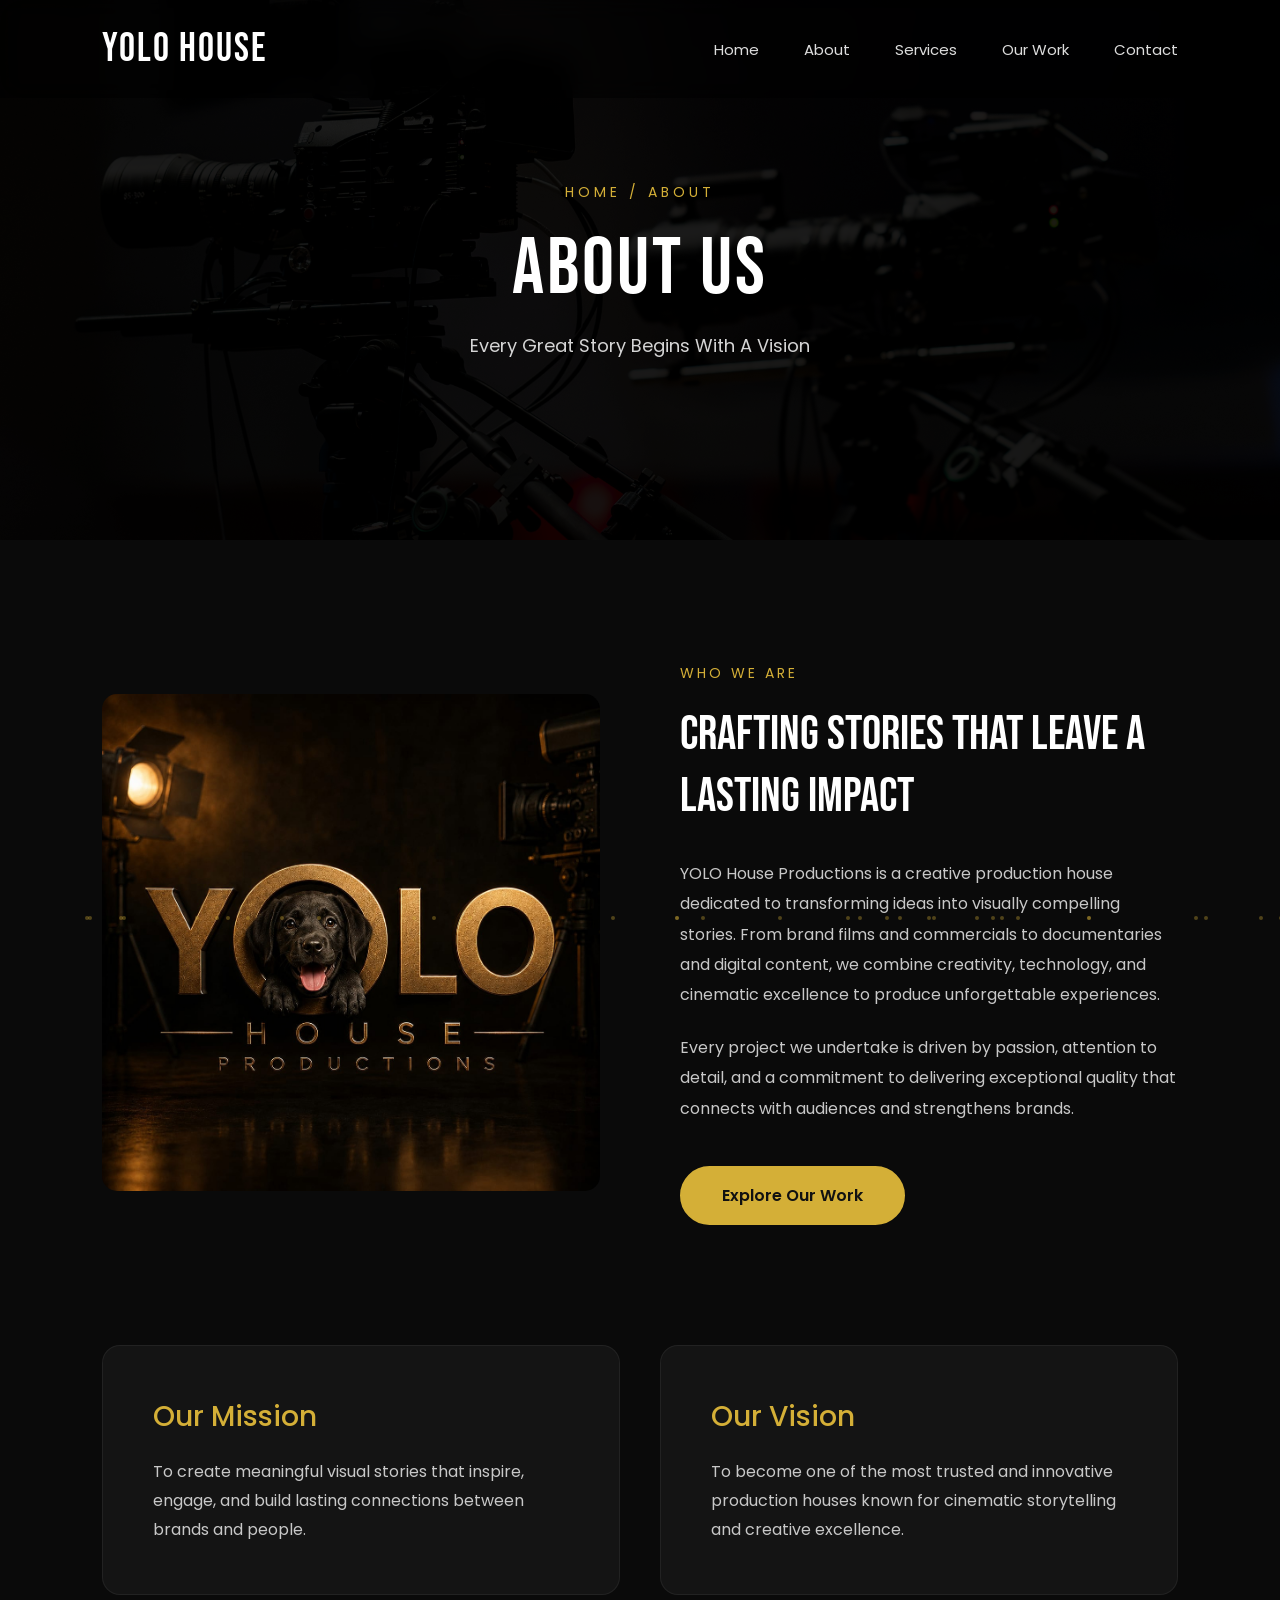
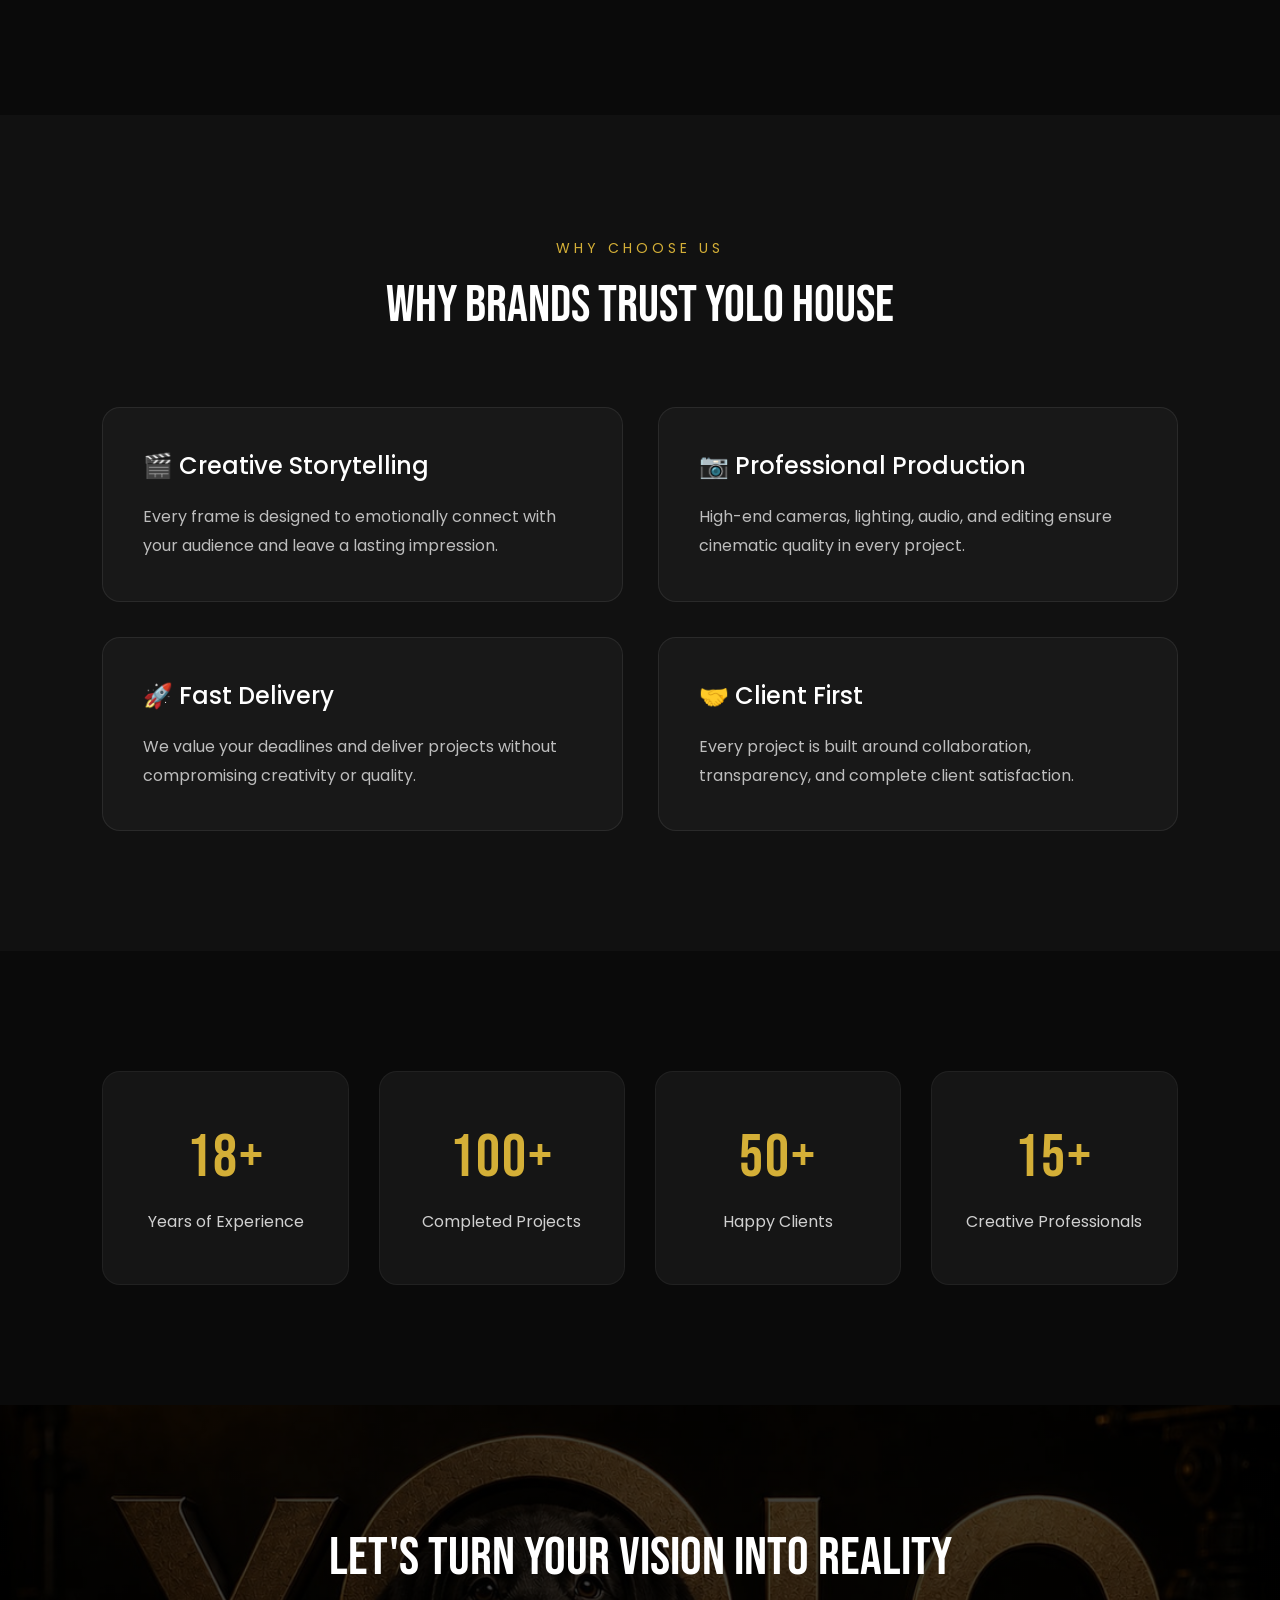
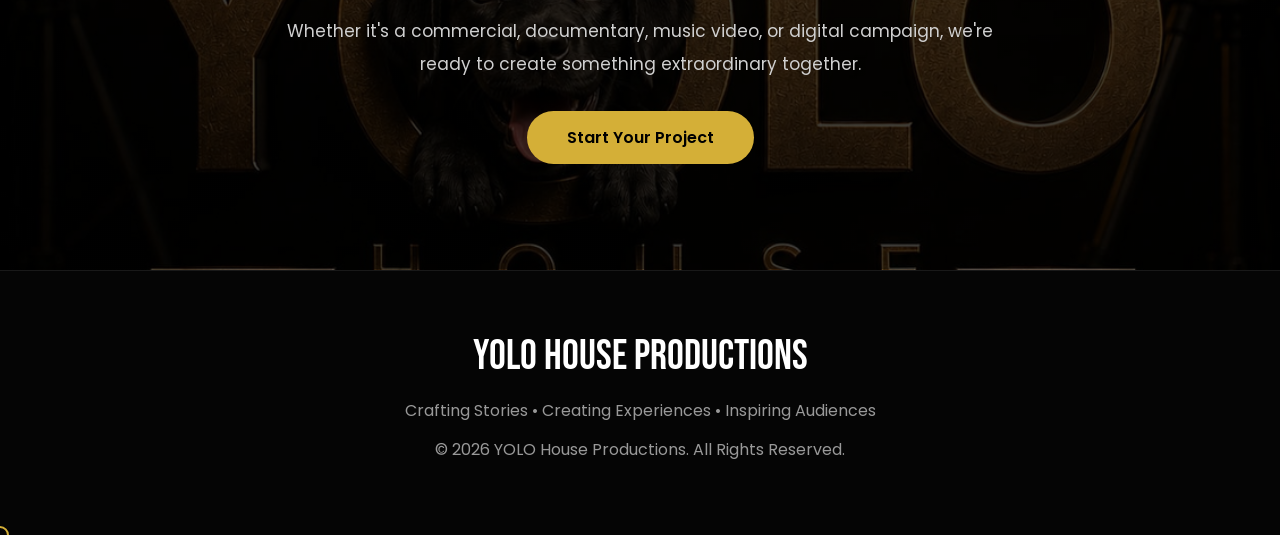
==== about.html @ 441a5945 "Initial-commit" ====
<!DOCTYPE html>
<html lang="en">

<head>

    <meta charset="UTF-8">
    <meta name="viewport" content="width=device-width, initial-scale=1.0">

    <title>About | YOLO House Productions</title>

    <link rel="preconnect" href="https://fonts.googleapis.com">

    <link rel="preconnect" href="https://fonts.gstatic.com" crossorigin>

    <link href="https://fonts.googleapis.com/css2?family=Poppins:wght@300;400;500;600;700&family=Bebas+Neue&display=swap" rel="stylesheet">

    <link rel="stylesheet" href="style.css">

</head>

<body>

<!--================ PRELOADER ================-->

<div class="preloader">

    <h2>YOLO HOUSE</h2>

</div>

<!--================ HEADER ================-->

<header>

    <div class="logo">

        <h2>YOLO HOUSE</h2>

    </div>

    <nav>

        <ul>

            <li><a href="index.html">Home</a></li>

            <li><a href="about.html" class="active">About</a></li>

            <li><a href="services.html">Services</a></li>

            <li><a href="portfolio.html">Our Work</a></li>

            <li><a href="contact.html">Contact</a></li>

        </ul>

    </nav>

</header>

<!--================ PAGE BANNER ================-->

<section class="page-banner about-banner">

    <div class="overlay"></div>

    <div class="banner-content">

        <p>HOME / ABOUT</p>

        <h1>ABOUT US</h1>

        <span>
            Every Great Story Begins With A Vision
        </span>

    </div>

</section>

<!--================ OUR STORY ================-->

<section class="about-story">

    <div class="story-image">

        <img src="images/about.jpg" alt="About YOLO House">

    </div>

    <div class="story-content">

        <span class="section-tag">

            WHO WE ARE

        </span>

        <h2>

            Crafting Stories That Leave A Lasting Impact

        </h2>

        <p>

            YOLO House Productions is a creative production house dedicated to transforming ideas into visually compelling stories. From brand films and commercials to documentaries and digital content, we combine creativity, technology, and cinematic excellence to produce unforgettable experiences.

        </p>

        <p>

            Every project we undertake is driven by passion, attention to detail, and a commitment to delivering exceptional quality that connects with audiences and strengthens brands.

        </p>

        <a href="portfolio.html" class="btn">

            Explore Our Work

        </a>

    </div>

</section>

<!--================ MISSION & VISION ================-->

<section class="mission-vision">

    <div class="mission-card">

        <h3>Our Mission</h3>

        <p>

            To create meaningful visual stories that inspire, engage, and build lasting connections between brands and people.

        </p>

    </div>

    <div class="vision-card">

        <h3>Our Vision</h3>

        <p>

            To become one of the most trusted and innovative production houses known for cinematic storytelling and creative excellence.

        </p>

    </div>

</section>

<!--================ PART 1 END ================-->

<!--================ WHY CHOOSE US ================-->

<section class="why-us">

    <div class="section-heading">

        <span class="section-tag">

            WHY CHOOSE US

        </span>

        <h2>

            Why Brands Trust YOLO House

        </h2>

    </div>

    <div class="why-grid">

        <div class="why-card">

            <h3>🎬 Creative Storytelling</h3>

            <p>

                Every frame is designed to emotionally connect with your audience and leave a lasting impression.

            </p>

        </div>

        <div class="why-card">

            <h3>📷 Professional Production</h3>

            <p>

                High-end cameras, lighting, audio, and editing ensure cinematic quality in every project.

            </p>

        </div>

        <div class="why-card">

            <h3>🚀 Fast Delivery</h3>

            <p>

                We value your deadlines and deliver projects without compromising creativity or quality.

            </p>

        </div>

        <div class="why-card">

            <h3>🤝 Client First</h3>

            <p>

                Every project is built around collaboration, transparency, and complete client satisfaction.

            </p>

        </div>

    </div>

</section>

<!--================ COMPANY STATS ================-->

<section class="company-stats">

    <div class="stat-box">

        <h3>18+</h3>

        <p>Years of Experience</p>

    </div>

    <div class="stat-box">

        <h3>100+</h3>

        <p>Completed Projects</p>

    </div>

    <div class="stat-box">

        <h3>50+</h3>

        <p>Happy Clients</p>

    </div>

    <div class="stat-box">

        <h3>15+</h3>

        <p>Creative Professionals</p>

    </div>

</section>

<!--================ CALL TO ACTION ================-->

<section class="cta about-cta">

    <h2>

        Let's Turn Your Vision Into Reality

    </h2>

    <p>

        Whether it's a commercial, documentary, music video, or digital campaign,
        we're ready to create something extraordinary together.

    </p>

    <a href="contact.html" class="primary-btn">

        Start Your Project

    </a>

</section>

<!--================ FOOTER ================-->

<footer>

    <h2>

        YOLO HOUSE PRODUCTIONS

    </h2>

    <p>

        Crafting Stories • Creating Experiences • Inspiring Audiences

    </p>

    <p>

        © 2026 YOLO House Productions. All Rights Reserved.

    </p>

</footer>

<script src="main.js"></script>

</body>

</html>
---- style.css ----
@import url('https://fonts.googleapis.com/css2?family=Bebas+Neue&family=Poppins:wght@300;400;500;600;700&display=swap');


:root{

    --black:#0b0b0b;
    --black2:#151515;
    --white:#ffffff;
    --gold:#d4af37;
    --gray:#9d9d9d;

    --transition:.4s ease;
    --radius:12px;

}


*{
    margin:0;
    padding:0;
    box-sizing:border-box;
}

html{
    scroll-behavior:smooth;
}

body{

    font-family:'Poppins',sans-serif;
    background:var(--black);
    color:var(--white);
    overflow-x:hidden;

}

img{
    width:100%;
    display:block;
}

a{
    text-decoration:none;
    color:inherit;
}

ul{
    list-style:none;
}

section{
    padding:100px 8%;
}

h1,h2,h3,h4,h5{
    font-weight:500;
}

/*==========================================
    HEADER
==========================================*/

header{

    position:fixed;
    top:0;
    left:0;

    width:100%;

    padding:25px 8%;

    display:flex;
    justify-content:space-between;
    align-items:center;

    background:rgba(0,0,0,.45);

    backdrop-filter:blur(12px);

    z-index:1000;

}

.logo h2{

    font-family:'Bebas Neue',sans-serif;

    font-size:40px;

    letter-spacing:2px;

}

nav ul{

    display:flex;

    gap:45px;

}

nav ul li a{

    font-size:15px;

    color:#ddd;

    transition:.3s;

}

nav ul li a:hover{

    color:var(--gold);

}

.btn{

    padding:12px 28px;

    border:2px solid var(--gold);

    border-radius:40px;

    color:var(--gold);

    transition:.4s;

}

.btn:hover{

    background:var(--gold);

    color:#000;

}

/*==========================================
    HERO
==========================================*/

.hero{

position:relative;

height:100vh;

display:flex;

justify-content:center;

align-items:center;

text-align:center;

background:

linear-gradient(rgba(0,0,0,.65),rgba(0,0,0,.75)),

url("images/hero.jpg");

background-size:cover;

background-position:center;

background-attachment:fixed;

overflow:hidden;

}

.overlay{

    position:absolute;

    inset:0;

    background:rgba(0,0,0,.65);

}

.hero-content{

    position:relative;

    z-index:2;

    max-width:900px;

}

.hero-content p{

    color:var(--gold);

    letter-spacing:5px;

    margin-bottom:20px;

    font-size:14px;

}

.hero-content h1{

    font-family:'Bebas Neue';

    font-size:90px;

    line-height:95px;

    letter-spacing:3px;

    margin-bottom:25px;

}

.hero-content span{

    color:#ccc;

    font-size:18px;

}

.buttons{

    margin-top:45px;

    display:flex;

    justify-content:center;

    gap:20px;

}

.primary-btn{

    padding:15px 40px;

    background:var(--gold);

    color:#000;

    border-radius:40px;

    transition:.4s;

    font-weight:600;

}

.primary-btn:hover{

    transform:translateY(-5px);

}

.secondary-btn{

    padding:15px 40px;

    border:2px solid white;

    border-radius:40px;

    transition:.4s;

}

.secondary-btn:hover{

    background:white;

    color:black;

}

/*==========================================
    ABOUT
==========================================*/

.about{

    display:grid;

    grid-template-columns:1fr 1fr;

    gap:70px;

    align-items:center;

}

.about .left img{

    border-radius:15px;

}

.right h5{

    color:var(--gold);

    letter-spacing:4px;

    margin-bottom:15px;

}

.right h2{

    font-family:'Bebas Neue';

    font-size:55px;

    line-height:60px;

    margin-bottom:25px;

}

.right p{

    color:#bdbdbd;

    line-height:1.8;

    margin-bottom:40px;

}

.stats{

    display:flex;

    gap:50px;

}

.stats div{

    text-align:center;

}

.stats h3{

    font-size:48px;

    color:var(--gold);

    margin-bottom:10px;

}

.stats p{

    margin:0;

    color:#ccc;

}

/*==========================================
    COMMON TITLES
==========================================*/

section h5{

    color:var(--gold);

    letter-spacing:4px;

    margin-bottom:12px;

}

section h2{

    font-family:'Bebas Neue';

    font-size:60px;

    margin-bottom:45px;

}

/*==========================================
    END OF PART 1
    PART 2 STARTS BELOW THIS
==========================================*/

/*==========================================
    SERVICES
==========================================*/

.services{
    background:var(--black2);
    text-align:center;
}

.service-grid{
    display:grid;
    grid-template-columns:repeat(3,1fr);
    gap:30px;
    margin-top:60px;
}

.card{
    background:#1b1b1b;
    padding:45px 30px;
    border-radius:var(--radius);
    border:1px solid rgba(255,255,255,.08);
    transition:var(--transition);
    cursor:pointer;
}

.card h3{
    font-size:55px;
    margin-bottom:20px;
}

.card h4{
    font-size:22px;
    font-weight:500;
}

.card:hover{
    transform:translateY(-10px);
    border-color:var(--gold);
    box-shadow:0 20px 40px rgba(0,0,0,.4);
}

/*==========================================
    PORTFOLIO
==========================================*/

.portfolio{
    background:var(--black);
    text-align:center;
}

.gallery{
    display:grid;
    grid-template-columns:repeat(3,1fr);
    gap:25px;
    margin-top:60px;
}

.item{
    overflow:hidden;
    border-radius:15px;
    position:relative;
}

.item img{
    height:320px;
    object-fit:cover;
    transition:.6s;
}

.item::before{
    content:'';
    position:absolute;
    inset:0;
    background:rgba(0,0,0,.35);
    opacity:0;
    transition:.4s;
    z-index:1;
}

.item:hover::before{
    opacity:1;
}

.item:hover img{
    transform:scale(1.12);
}

/*==========================================
    CTA
==========================================*/

.cta{
    text-align:center;
    background:linear-gradient(135deg,#111,#1d1d1d);
}

.cta h2{
    margin-bottom:35px;
    font-size:65px;
}

/*==========================================
    FOOTER
==========================================*/

footer{
    padding:60px 8%;
    text-align:center;
    background:#050505;
    border-top:1px solid rgba(255,255,255,.08);
}

footer h2{
    font-family:'Bebas Neue',sans-serif;
    font-size:42px;
    margin-bottom:15px;
}

footer p{
    color:#999;
    line-height:1.8;
    margin-bottom:10px;
}

/*==========================================
    SCROLLBAR
==========================================*/

::-webkit-scrollbar{
    width:8px;
}

::-webkit-scrollbar-track{
    background:#111;
}

::-webkit-scrollbar-thumb{
    background:var(--gold);
    border-radius:20px;
}

/*==========================================
    SELECTION
==========================================*/

::selection{
    background:var(--gold);
    color:#000;
}

/*==========================================
    SIMPLE FADE ANIMATION
==========================================*/

.card,
.item,
.about img,
.right,
.cta{
    animation:fadeUp .8s ease;
}

@keyframes fadeUp{

    from{
        opacity:0;
        transform:translateY(40px);
    }

    to{
        opacity:1;
        transform:translateY(0);
    }

}

/*==========================================
    RESPONSIVE
==========================================*/

@media(max-width:1100px){

.hero-content h1{
    font-size:70px;
    line-height:75px;
}

.about{
    grid-template-columns:1fr;
}

.service-grid{
    grid-template-columns:repeat(2,1fr);
}

.gallery{
    grid-template-columns:repeat(2,1fr);
}

}

@media(max-width:768px){

header{
    flex-direction:column;
    gap:20px;
}

nav ul{
    gap:20px;
    flex-wrap:wrap;
    justify-content:center;
}

.hero-content h1{
    font-size:50px;
    line-height:55px;
}

.hero-content span{
    font-size:15px;
}

.buttons{
    flex-direction:column;
    align-items:center;
}

.service-grid{
    grid-template-columns:1fr;
}

.gallery{
    grid-template-columns:1fr;
}

.stats{
    flex-direction:column;
    gap:25px;
}

section h2{
    font-size:45px;
}

.right h2{
    font-size:45px;
    line-height:50px;
}

.cta h2{
    font-size:42px;
}

}

@media(max-width:500px){

header{
    padding:20px;
}

section{
    padding:70px 20px;
}

.logo h2{
    font-size:32px;
}

.hero-content h1{
    font-size:40px;
    line-height:45px;
}

.hero-content p{
    font-size:12px;
    letter-spacing:3px;
}

.primary-btn,
.secondary-btn,
.btn{
    width:100%;
    text-align:center;
}

.item img{
    height:250px;
}

footer h2{
    font-size:34px;
}

}

/* ===== JAVASCRIPT SUPPORT ===== */

nav ul li a.active{
    color:var(--gold);
}

#progress-bar{
    position:fixed;
    top:0;
    left:0;
    width:0%;
    height:4px;
    background:var(--gold);
    z-index:9999;
    transition:.15s linear;
}

#topBtn{
    position:fixed;
    right:25px;
    bottom:25px;
    width:50px;
    height:50px;
    border:none;
    border-radius:50%;
    background:var(--gold);
    color:#000;
    font-size:22px;
    cursor:pointer;
    opacity:0;
    visibility:hidden;
    transition:.35s;
    z-index:999;
}

#topBtn.show{
    opacity:1;
    visibility:visible;
}

.visible{
    opacity:1 !important;
    transform:translateY(0) !important;
}

/*==========================
CUSTOM CURSOR
==========================*/

.custom-cursor{

position:fixed;

width:18px;
height:18px;

border:2px solid var(--gold);

border-radius:50%;

pointer-events:none;

transform:translate(-50%,-50%);

transition:.15s;

z-index:999999;

}

.cursor-grow{

width:45px;
height:45px;

background:rgba(212,175,55,.15);

}

/*==========================
PRELOADER
==========================*/

.preloader{

position:fixed;

inset:0;

background:#000;

display:flex;

justify-content:center;

align-items:center;

z-index:999999;

transition:.7s;

}

.preloader.hide{

opacity:0;

visibility:hidden;

}

/*==========================
SHOW ANIMATION
==========================*/

.card,
.item,
.about,
.services,
.portfolio,
.cta{

opacity:0;

transform:translateY(60px);

transition:.8s;

}

.show{

opacity:1;

transform:translateY(0);

}

/*==========================
PARTICLES
==========================*/

.particle{

position:fixed;

bottom:-20px;

width:4px;

height:4px;

background:rgba(212,175,55,.35);

border-radius:50%;

animation:float linear infinite;

pointer-events:none;

z-index:-1;

}

@keyframes float{

from{

transform:translateY(0);

opacity:1;

}

to{

transform:translateY(-120vh);

opacity:0;

}

}

/*==========================================
NEW HERO
==========================================*/

.hero-tag{

color:var(--gold);

letter-spacing:6px;

font-size:14px;

margin-bottom:25px;

}

.hero-content h1{

font-size:105px;

line-height:100px;

margin-bottom:15px;

}

.hero-content h2{

font-size:34px;

font-weight:300;

color:#ddd;

margin-bottom:30px;

letter-spacing:4px;

}

.hero-description{

width:700px;

max-width:90%;

margin:auto;

font-size:18px;

line-height:1.9;

color:#cfcfcf;

margin-bottom:45px;

}

.hero-stats{

display:flex;

justify-content:center;

gap:70px;

margin-top:70px;

}

.hero-stats h3{

font-size:48px;

color:var(--gold);

margin-bottom:5px;

}

.hero-stats span{

font-size:15px;

color:#bbb;

letter-spacing:2px;

}

.scroll-down{

position:absolute;

bottom:35px;

left:50%;

transform:translateX(-50%);

}

.scroll-down span{

display:block;

width:28px;

height:45px;

border:2px solid white;

border-radius:20px;

position:relative;

}

.scroll-down span::before{

content:"";

position:absolute;

left:50%;

top:8px;

transform:translateX(-50%);

width:5px;

height:10px;

background:white;

border-radius:10px;

animation:scroll 1.5s infinite;

}

@keyframes scroll{

0%{

opacity:1;

transform:translate(-50%,0);

}

100%{

opacity:0;

transform:translate(-50%,18px);

}

}


/*=========================================================
    ABOUT PAGE
=========================================================*/

/*================ PAGE BANNER ================*/

.page-banner{

    position:relative;

    height:60vh;

    display:flex;

    justify-content:center;

    align-items:center;

    text-align:center;

    background-size:cover;

    background-position:center;

    background-attachment:fixed;

    overflow:hidden;

}

.about-banner{

    background:
    linear-gradient(rgba(0,0,0,.65),rgba(0,0,0,.75)),
    url("images/hero.jpg");

    background-size:cover;

    background-position:center;

}

.banner-content{

    position:relative;

    z-index:2;

    color:#fff;

}

.banner-content p{

    color:var(--gold);

    letter-spacing:4px;

    font-size:14px;

    margin-bottom:18px;

}

.banner-content h1{

    font-size:80px;

    margin-bottom:15px;

    font-family:'Bebas Neue',sans-serif;

    letter-spacing:3px;

}

.banner-content span{

    color:#d5d5d5;

    font-size:18px;

}

/*================ STORY SECTION ================*/

.about-story{

    display:grid;

    grid-template-columns:1fr 1fr;

    align-items:center;

    gap:80px;

    padding:120px 8%;

    background:#0a0a0a;

}

.story-image{

    overflow:hidden;

    border-radius:15px;

}

.story-image img{

    width:100%;

    display:block;

    transition:.6s;

}

.story-image:hover img{

    transform:scale(1.08);

}

.story-content .section-tag{

    display:inline-block;

    color:var(--gold);

    letter-spacing:3px;

    margin-bottom:20px;

    font-size:14px;

}

.story-content h2{

    font-size:48px;

    color:#fff;

    line-height:1.3;

    margin-bottom:30px;

}

.story-content p{

    color:#c8c8c8;

    line-height:1.9;

    margin-bottom:22px;

    font-size:16px;

}

.story-content .btn{

    display:inline-block;

    margin-top:20px;

    padding:15px 40px;

    background:var(--gold);

    color:#111;

    text-decoration:none;

    font-weight:600;

    border-radius:50px;

    transition:.4s;

}

.story-content .btn:hover{

    transform:translateY(-5px);

    box-shadow:0 10px 30px rgba(212,175,55,.35);

}

/*================ MISSION & VISION ================*/

.mission-vision{

    display:grid;

    grid-template-columns:repeat(2,1fr);

    gap:40px;

    padding:0 8% 120px;

    background:#0a0a0a;

}

.mission-card,
.vision-card{

    background:#141414;

    padding:50px;

    border-radius:18px;

    border:1px solid rgba(255,255,255,.06);

    transition:.4s;

}

.mission-card:hover,
.vision-card:hover{

    transform:translateY(-10px);

    border-color:var(--gold);

}

.mission-card h3,
.vision-card h3{

    color:var(--gold);

    margin-bottom:20px;

    font-size:28px;

}

.mission-card p,
.vision-card p{

    color:#c8c8c8;

    line-height:1.8;

}

/*================ WHY CHOOSE US ================*/

.why-us{

    padding:120px 8%;

    background:#111;

}

.section-heading{

    text-align:center;

    margin-bottom:70px;

}

.section-heading .section-tag{

    display:inline-block;

    color:var(--gold);

    letter-spacing:4px;

    font-size:14px;

    margin-bottom:15px;

}

.section-heading h2{

    font-size:52px;

    color:#fff;

}

.why-grid{

    display:grid;

    grid-template-columns:repeat(2,1fr);

    gap:35px;

}

.why-card{

    background:#181818;

    padding:40px;

    border-radius:18px;

    border:1px solid rgba(255,255,255,.08);

    transition:.4s;

}

.why-card:hover{

    transform:translateY(-10px);

    border-color:var(--gold);

    box-shadow:0 15px 40px rgba(212,175,55,.15);

}

.why-card h3{

    color:#fff;

    margin-bottom:20px;

    font-size:24px;

}

.why-card p{

    color:#bdbdbd;

    line-height:1.8;

}

/*================ COMPANY STATS ================*/

.company-stats{

    padding:120px 8%;

    background:#0a0a0a;

    display:grid;

    grid-template-columns:repeat(4,1fr);

    gap:30px;

}

.stat-box{

    text-align:center;

    background:#151515;

    padding:50px 25px;

    border-radius:18px;

    transition:.4s;

    border:1px solid rgba(255,255,255,.05);

}

.stat-box:hover{

    transform:translateY(-10px);

    border-color:var(--gold);

}

.stat-box h3{

    font-size:60px;

    color:var(--gold);

    margin-bottom:15px;

    font-family:'Bebas Neue',sans-serif;

    letter-spacing:2px;

}

.stat-box p{

    color:#d0d0d0;

    font-size:16px;

}

/*================ ABOUT CTA ================*/

.about-cta{

    text-align:center;

    padding:120px 8%;

    background:

    linear-gradient(rgba(0,0,0,.75),rgba(0,0,0,.75)),

    url("images/about.jpg");

    background-size:cover;

    background-position:center;

    background-attachment:fixed;

}

.about-cta h2{

    font-size:54px;

    color:#fff;

    margin-bottom:25px;

}

.about-cta p{

    width:750px;

    max-width:90%;

    margin:0 auto 45px;

    color:#d0d0d0;

    line-height:1.9;

    font-size:17px;

}

/*================ RESPONSIVE ================*/

@media(max-width:992px){

    .about-story{

        grid-template-columns:1fr;

        gap:50px;

    }

    .mission-vision{

        grid-template-columns:1fr;

    }

    .why-grid{

        grid-template-columns:1fr;

    }

    .company-stats{

        grid-template-columns:repeat(2,1fr);

    }

    .banner-content h1{

        font-size:60px;

    }

    .story-content h2{

        font-size:40px;

    }

}

@media(max-width:768px){

    .page-banner{

        height:45vh;

    }

    .banner-content h1{

        font-size:46px;

    }

    .banner-content span{

        font-size:16px;

    }

    .section-heading h2{

        font-size:36px;

    }

    .story-content h2{

        font-size:34px;

    }

    .about-cta h2{

        font-size:36px;

    }

    .company-stats{

        grid-template-columns:1fr;

    }

    .stat-box h3{

        font-size:50px;

    }

}

@media(max-width:576px){

    .about-story,

    .why-us,

    .company-stats,

    .about-cta{

        padding:80px 6%;

    }

    .mission-vision{

        padding:0 6% 80px;

    }

    .mission-card,

    .vision-card,

    .why-card{

        padding:30px;

    }

}

/*=========================================================
    SERVICES PAGE
=========================================================*/

/*================ PAGE BANNER ================*/

.services-banner{

    background:
    linear-gradient(rgba(0,0,0,.65),rgba(0,0,0,.75)),
    url("images/services-banner.jpg");

    background-size:cover;

    background-position:center;

}

/*================ SERVICES SECTION ================*/

.services-page{

    padding:120px 8%;

    background:#0a0a0a;

}

.services-grid{

    display:grid;

    grid-template-columns:repeat(3,1fr);

    gap:35px;

    margin-top:70px;

}

.service-box{

    background:#151515;

    padding:45px 35px;

    border-radius:18px;

    border:1px solid rgba(255,255,255,.06);

    transition:.4s;

    position:relative;

    overflow:hidden;

}

.service-box::before{

    content:"";

    position:absolute;

    left:0;

    top:0;

    width:5px;

    height:100%;

    background:var(--gold);

    transform:scaleY(0);

    transform-origin:top;

    transition:.4s;

}

.service-box:hover::before{

    transform:scaleY(1);

}

.service-box:hover{

    transform:translateY(-12px);

    border-color:var(--gold);

    box-shadow:0 18px 40px rgba(212,175,55,.18);

}

.service-box h3{

    color:#fff;

    font-size:26px;

    margin-bottom:22px;

}

.service-box p{

    color:#c8c8c8;

    line-height:1.9;

    font-size:16px;

}

/*================ WORK PROCESS ================*/

.work-process{

    padding:120px 8%;

    background:#111;

}

.process-grid{

    display:grid;

    grid-template-columns:repeat(5,1fr);

    gap:25px;

    margin-top:70px;

}

.process-box{

    background:#181818;

    padding:35px 25px;

    border-radius:18px;

    text-align:center;

    border:1px solid rgba(255,255,255,.05);

    transition:.4s;

}

.process-box:hover{

    transform:translateY(-10px);

    border-color:var(--gold);

}

.process-box span{

    display:inline-flex;

    align-items:center;

    justify-content:center;

    width:65px;

    height:65px;

    border-radius:50%;

    background:var(--gold);

    color:#111;

    font-size:24px;

    font-weight:700;

    margin-bottom:25px;

}

.process-box h3{

    color:#fff;

    margin-bottom:18px;

    font-size:22px;

}

.process-box p{

    color:#c8c8c8;

    line-height:1.8;

}

/*================ EQUIPMENT SECTION ================*/

.equipment{

    padding:120px 8%;

    background:#0a0a0a;

}

.equipment-grid{

    display:grid;

    grid-template-columns:repeat(3,1fr);

    gap:30px;

    margin-top:70px;

}

.equipment-card{

    background:#151515;

    border:1px solid rgba(255,255,255,.06);

    border-radius:18px;

    padding:35px;

    text-align:center;

    color:#fff;

    font-size:20px;

    font-weight:600;

    transition:.4s;

    cursor:default;

}

.equipment-card:hover{

    transform:translateY(-10px);

    border-color:var(--gold);

    color:var(--gold);

    box-shadow:0 15px 40px rgba(212,175,55,.18);

}

/*================ SERVICES CTA ================*/

.services-cta{

    text-align:center;

    padding:120px 8%;

    background:
    linear-gradient(rgba(0,0,0,.75),rgba(0,0,0,.75)),
    url("images/services-cta.jpg");

    background-size:cover;

    background-position:center;

    background-attachment:fixed;

}

.services-cta h2{

    font-size:54px;

    color:#fff;

    margin-bottom:25px;

}

.services-cta p{

    width:750px;

    max-width:90%;

    margin:0 auto 45px;

    color:#d0d0d0;

    font-size:17px;

    line-height:1.9;

}

/*================ RESPONSIVE ================*/

@media(max-width:1100px){

    .services-grid{

        grid-template-columns:repeat(2,1fr);

    }

    .process-grid{

        grid-template-columns:repeat(2,1fr);

    }

    .equipment-grid{

        grid-template-columns:repeat(2,1fr);

    }

}

@media(max-width:768px){

    .services-grid,

    .process-grid,

    .equipment-grid{

        grid-template-columns:1fr;

    }

    .services-page,

    .work-process,

    .equipment,

    .services-cta{

        padding:90px 6%;

    }

    .services-cta h2{

        font-size:38px;

    }

    .section-heading h2{

        font-size:36px;

    }

}

@media(max-width:576px){

    .service-box,

    .process-box,

    .equipment-card{

        padding:30px 25px;

    }

    .service-box h3{

        font-size:22px;

    }

    .process-box span{

        width:55px;

        height:55px;

        font-size:20px;

    }

    .services-cta h2{

        font-size:30px;

    }

    .services-cta p{

        font-size:15px;

    }

}

/*=========================================================
    PORTFOLIO PAGE
=========================================================*/

/*================ PAGE BANNER ================*/

.portfolio-banner{

    background:
    linear-gradient(rgba(0,0,0,.65),rgba(0,0,0,.75)),
    url("images/portfolio-banner.jpg");

    background-size:cover;

    background-position:center;

}

/*================ PORTFOLIO SECTION ================*/

.portfolio-page{

    padding:120px 8%;

    background:#0a0a0a;

}

.portfolio-filter{

    display:flex;

    justify-content:center;

    align-items:center;

    flex-wrap:wrap;

    gap:18px;

    margin:60px 0 70px;

}

.filter-btn{

    padding:14px 28px;

    background:#151515;

    color:#fff;

    border:1px solid rgba(255,255,255,.08);

    border-radius:40px;

    cursor:pointer;

    font-size:15px;

    transition:.4s;

}

.filter-btn:hover,

.filter-btn.active{

    background:var(--gold);

    color:#111;

    border-color:var(--gold);

}

.portfolio-grid{

    display:grid;

    grid-template-columns:repeat(3,1fr);

    gap:30px;

}

.portfolio-card{

    position:relative;

    overflow:hidden;

    border-radius:18px;

    cursor:pointer;

}

.portfolio-card img{

    width:100%;

    height:100%;

    display:block;

    object-fit:cover;

    transition:.6s;

}

.portfolio-card:hover img{

    transform:scale(1.12);

}

.portfolio-overlay{

    position:absolute;

    left:0;

    right:0;

    bottom:0;

    padding:30px;

    background:linear-gradient(transparent,rgba(0,0,0,.92));

    transform:translateY(100%);

    transition:.45s;

}

.portfolio-card:hover .portfolio-overlay{

    transform:translateY(0);

}

.portfolio-overlay span{

    color:var(--gold);

    font-size:14px;

    letter-spacing:2px;

}

.portfolio-overlay h3{

    color:#fff;

    margin:12px 0 18px;

    font-size:26px;

}

.portfolio-overlay a{

    display:inline-block;

    color:#111;

    background:var(--gold);

    padding:12px 24px;

    border-radius:30px;

    text-decoration:none;

    font-weight:600;

    transition:.3s;

}

.portfolio-overlay a:hover{

    transform:translateY(-4px);

}

/*================ SHOWREEL ================*/

.showreel{

    padding:120px 8%;

    background:#111;

}

.showreel-box{

    position:relative;

    margin-top:70px;

    border-radius:20px;

    overflow:hidden;

}

.showreel-box img{

    width:100%;

    height:650px;

    object-fit:cover;

    display:block;

}

.showreel-overlay{

    position:absolute;

    inset:0;

    display:flex;

    flex-direction:column;

    justify-content:center;

    align-items:center;

    text-align:center;

    background:rgba(0,0,0,.55);

    padding:30px;

}

.play-btn{

    width:95px;

    height:95px;

    border-radius:50%;

    background:var(--gold);

    color:#111;

    display:flex;

    justify-content:center;

    align-items:center;

    text-decoration:none;

    font-size:34px;

    margin-bottom:30px;

    transition:.4s;

}

.play-btn:hover{

    transform:scale(1.1);

    box-shadow:0 0 35px rgba(212,175,55,.5);

}

.showreel-overlay h3{

    color:#fff;

    font-size:48px;

    margin-bottom:20px;

}

.showreel-overlay p{

    color:#ddd;

    width:700px;

    max-width:90%;

    line-height:1.9;

    font-size:17px;

}

/*================ CLIENTS ================*/

.featured-clients{

    padding:120px 8%;

    background:#0a0a0a;

}

.client-logos{

    margin-top:70px;

    display:grid;

    grid-template-columns:repeat(5,1fr);

    gap:25px;

}

.client-logo{

    background:#151515;

    border:1px solid rgba(255,255,255,.08);

    border-radius:18px;

    height:120px;

    display:flex;

    justify-content:center;

    align-items:center;

    color:#fff;

    font-weight:600;

    letter-spacing:1px;

    transition:.4s;

}

.client-logo:hover{

    transform:translateY(-10px);

    border-color:var(--gold);

    color:var(--gold);

    box-shadow:0 15px 35px rgba(212,175,55,.18);

}

/*================ PORTFOLIO CTA ================*/

.portfolio-cta{

    text-align:center;

    padding:120px 8%;

    background:
    linear-gradient(rgba(0,0,0,.72),rgba(0,0,0,.72)),
    url("images/portfolio-cta.jpg");

    background-size:cover;

    background-position:center;

    background-attachment:fixed;

}

.portfolio-cta h2{

    font-size:56px;

    color:#fff;

    margin-bottom:25px;

}

.portfolio-cta p{

    width:760px;

    max-width:90%;

    margin:0 auto 45px;

    color:#d5d5d5;

    line-height:1.9;

    font-size:17px;

}

/*================ RESPONSIVE ================*/

@media(max-width:1100px){

    .portfolio-grid{

        grid-template-columns:repeat(2,1fr);

    }

    .client-logos{

        grid-template-columns:repeat(3,1fr);

    }

}

@media(max-width:768px){

    .portfolio-page,

    .showreel,

    .featured-clients,

    .portfolio-cta{

        padding:90px 6%;

    }

    .portfolio-grid{

        grid-template-columns:1fr;

    }

    .client-logos{

        grid-template-columns:repeat(2,1fr);

    }

    .showreel-box img{

        height:450px;

    }

    .showreel-overlay h3{

        font-size:34px;

    }

    .portfolio-cta h2{

        font-size:38px;

    }

}

@media(max-width:576px){

    .portfolio-filter{

        gap:12px;

    }

    .filter-btn{

        width:100%;

    }

    .client-logos{

        grid-template-columns:1fr;

    }

    .showreel-box img{

        height:320px;

    }

    .play-btn{

        width:75px;

        height:75px;

        font-size:26px;

    }

    .showreel-overlay h3{

        font-size:28px;

    }

    .portfolio-cta h2{

        font-size:30px;

    }

    .portfolio-cta p{

        font-size:15px;

    }

}

/*=========================================================
    CONTACT PAGE
=========================================================*/

/*================ PAGE BANNER ================*/

.contact-banner{

    background:
    linear-gradient(rgba(0,0,0,.65),rgba(0,0,0,.75)),
    url("images/contact-banner.jpg");

    background-size:cover;

    background-position:center;

}

/*================ CONTACT SECTION ================*/

.contact-page{

    padding:120px 8%;

    background:#0a0a0a;

}

.contact-wrapper{

    display:grid;

    grid-template-columns:1fr 1.2fr;

    gap:50px;

    margin-top:70px;

}

/*================ CONTACT INFO ================*/

.contact-info{

    display:flex;

    flex-direction:column;

    gap:25px;

}

.info-box{

    background:#151515;

    padding:35px;

    border-radius:18px;

    border:1px solid rgba(255,255,255,.06);

    transition:.4s;

}

.info-box:hover{

    transform:translateY(-8px);

    border-color:var(--gold);

    box-shadow:0 15px 35px rgba(212,175,55,.15);

}

.info-box h3{

    color:#fff;

    margin-bottom:18px;

    font-size:24px;

}

.info-box p{

    color:#c8c8c8;

    line-height:1.8;

}

/*================ CONTACT FORM ================*/

.contact-form{

    background:#151515;

    padding:45px;

    border-radius:20px;

    border:1px solid rgba(255,255,255,.06);

}

.input-group{

    margin-bottom:25px;

}

.input-group input,

.input-group textarea{

    width:100%;

    padding:18px 22px;

    background:#0f0f0f;

    border:1px solid rgba(255,255,255,.08);

    border-radius:12px;

    color:#fff;

    font-size:16px;

    outline:none;

    transition:.3s;

    resize:none;

}

.input-group input:focus,

.input-group textarea:focus{

    border-color:var(--gold);

    box-shadow:0 0 15px rgba(212,175,55,.18);

}

.input-group input::placeholder,

.input-group textarea::placeholder{

    color:#9c9c9c;

}

.contact-form .primary-btn{

    border:none;

    cursor:pointer;

    width:100%;

}

/*================ GOOGLE MAP ================*/

.map-section{

    padding:120px 8%;

    background:#111;

}

.map-container{

    margin-top:70px;

    border-radius:20px;

    overflow:hidden;

    border:1px solid rgba(255,255,255,.08);

}

.map-container iframe{

    width:100%;

    height:500px;

    border:0;

    display:block;

}

/*================ SOCIAL CONNECT ================*/

.social-connect{

    padding:120px 8%;

    background:#0a0a0a;

}

.social-grid{

    display:grid;

    grid-template-columns:repeat(4,1fr);

    gap:30px;

    margin-top:70px;

}

.social-card{

    background:#151515;

    border:1px solid rgba(255,255,255,.08);

    border-radius:18px;

    padding:40px 25px;

    text-align:center;

    text-decoration:none;

    transition:.4s;

}

.social-card:hover{

    transform:translateY(-10px);

    border-color:var(--gold);

    box-shadow:0 15px 40px rgba(212,175,55,.18);

}

.social-card h3{

    color:#fff;

    margin-bottom:15px;

    font-size:24px;

    transition:.3s;

}

.social-card:hover h3{

    color:var(--gold);

}

.social-card p{

    color:#bdbdbd;

    font-size:16px;

}

/*================ CONTACT CTA ================*/

.contact-cta{

    text-align:center;

    padding:120px 8%;

    background:
    linear-gradient(rgba(0,0,0,.75),rgba(0,0,0,.75)),
    url("images/contact-cta.jpg");

    background-size:cover;

    background-position:center;

    background-attachment:fixed;

}

.contact-cta h2{

    font-size:56px;

    color:#fff;

    margin-bottom:25px;

}

.contact-cta p{

    width:760px;

    max-width:90%;

    margin:0 auto 45px;

    color:#d5d5d5;

    line-height:1.9;

    font-size:17px;

}

/*================ RESPONSIVE ================*/

@media(max-width:1100px){

    .contact-wrapper{

        grid-template-columns:1fr;

    }

    .social-grid{

        grid-template-columns:repeat(2,1fr);

    }

}

@media(max-width:768px){

    .contact-page,

    .map-section,

    .social-connect,

    .contact-cta{

        padding:90px 6%;

    }

    .contact-form{

        padding:35px;

    }

    .contact-cta h2{

        font-size:38px;

    }

    .map-container iframe{

        height:380px;

    }

}

@media(max-width:576px){

    .social-grid{

        grid-template-columns:1fr;

    }

    .info-box,

    .contact-form{

        padding:28px;

    }

    .input-group input,

    .input-group textarea{

        padding:16px 18px;

    }

    .contact-cta h2{

        font-size:30px;

    }

    .contact-cta p{

        font-size:15px;

    }

    .map-container iframe{

        height:300px;

    }

}


/*=========================================================
    GLOBAL RESPONSIVE FIXES
=========================================================*/

/*================ LARGE LAPTOP =================*/

@media (max-width:1200px){

    section{

        padding-left:6% !important;

        padding-right:6% !important;

    }

}

/*================ TABLET =================*/

@media (max-width:992px){

    h1{

        font-size:58px !important;

    }

    h2{

        font-size:42px !important;

    }

    .section-heading h2{

        font-size:40px !important;

    }

    .banner-content h1{

        font-size:60px !important;

    }

    .primary-btn{

        padding:14px 34px;

        font-size:15px;

    }

}

/*================ MOBILE =================*/

@media (max-width:768px){

    section{

        padding-top:80px !important;

        padding-bottom:80px !important;

    }

    h1{

        font-size:42px !important;

    }

    h2{

        font-size:32px !important;

    }

    p{

        font-size:15px !important;

        line-height:1.8;

    }

    .banner-content{

        padding:0 20px;

    }

}

/*================ SMALL MOBILE =================*/

@media (max-width:480px){

    h1{

        font-size:34px !important;

    }

    h2{

        font-size:28px !important;

    }

    .primary-btn{

        width:100%;

        text-align:center;

    }

}
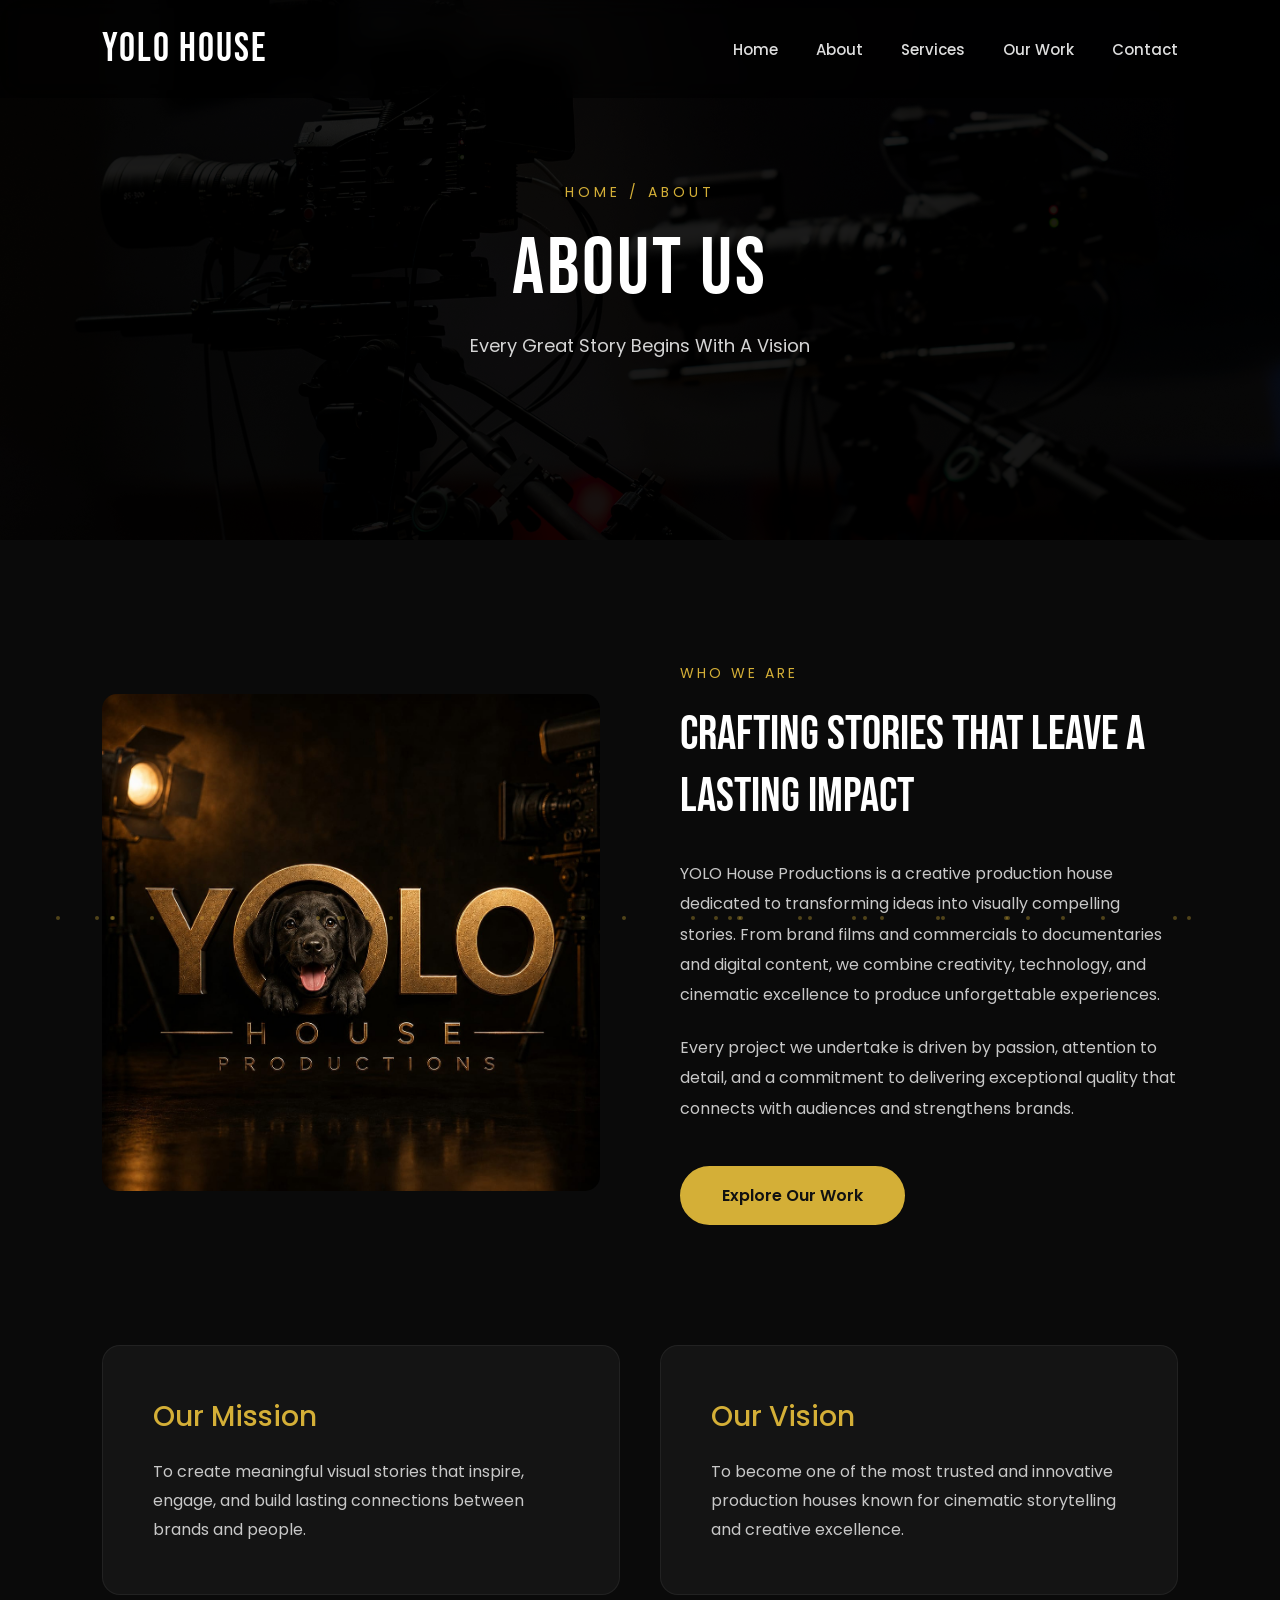
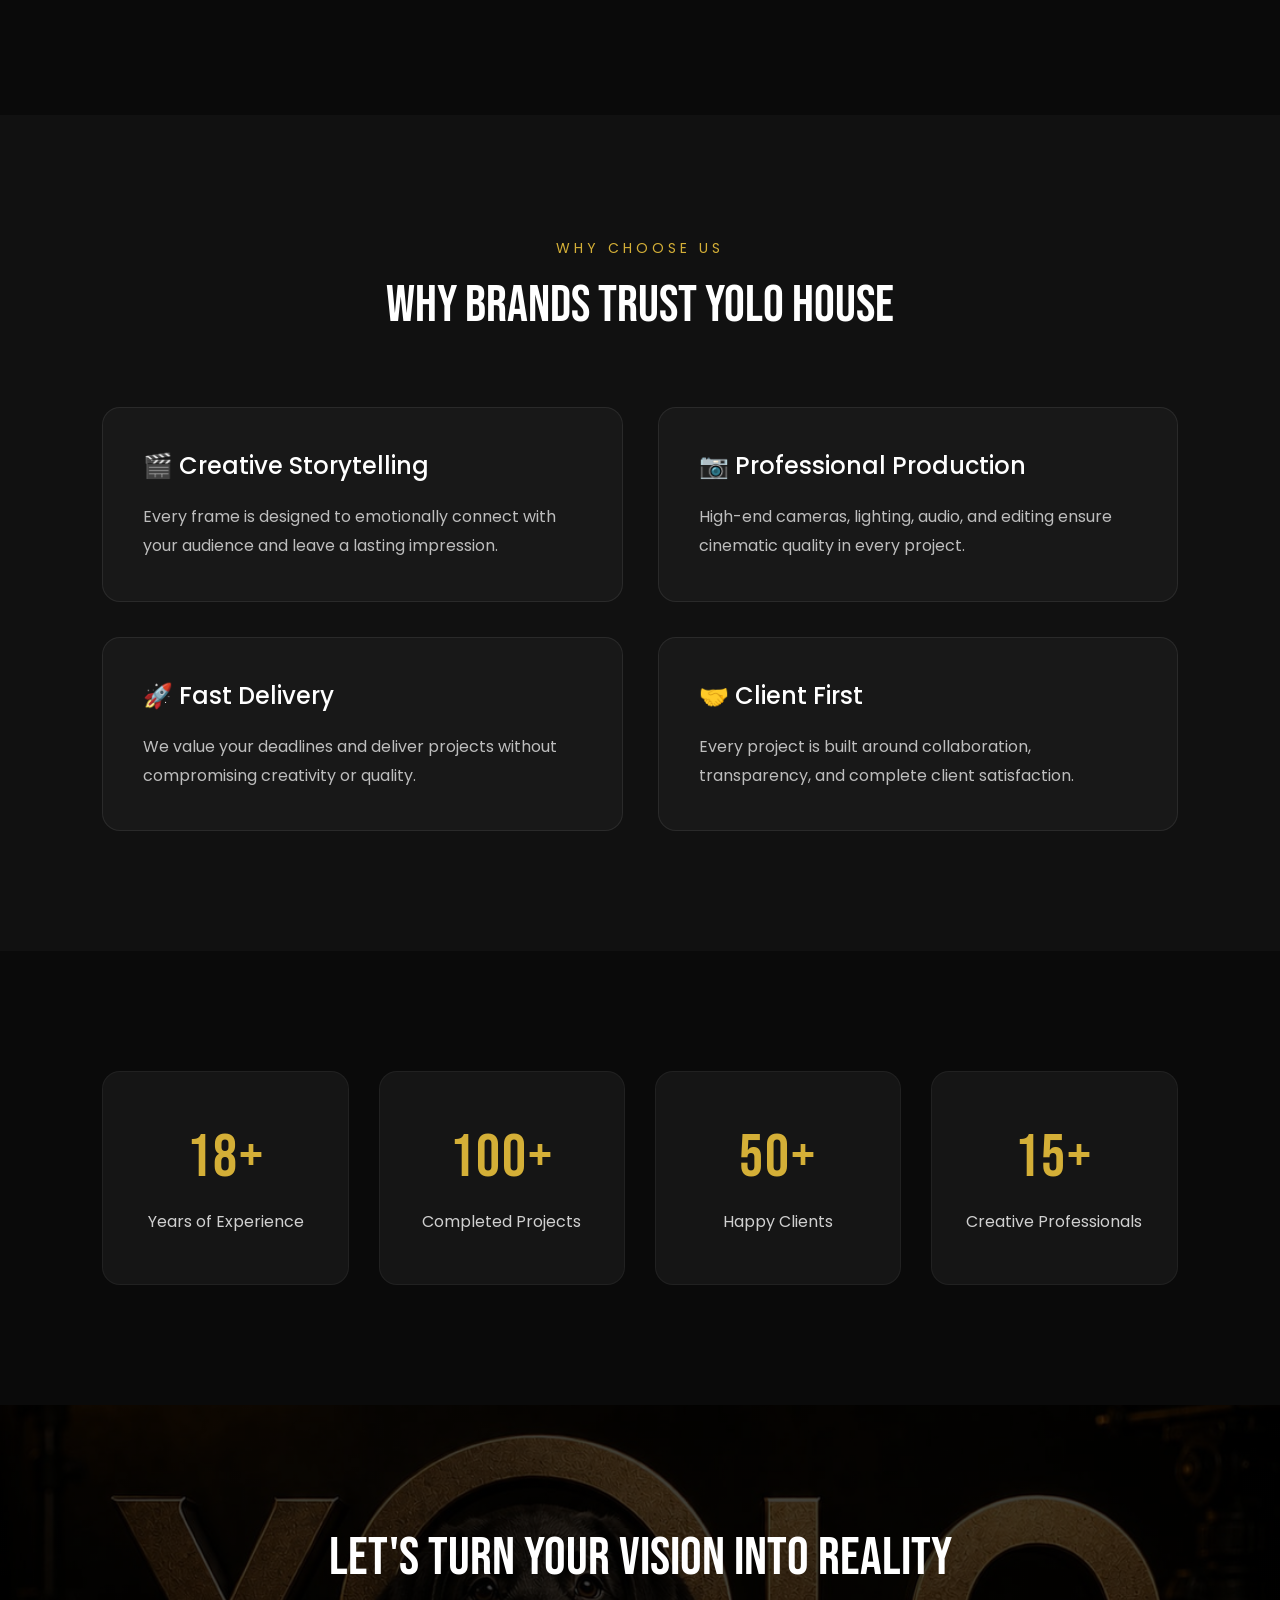
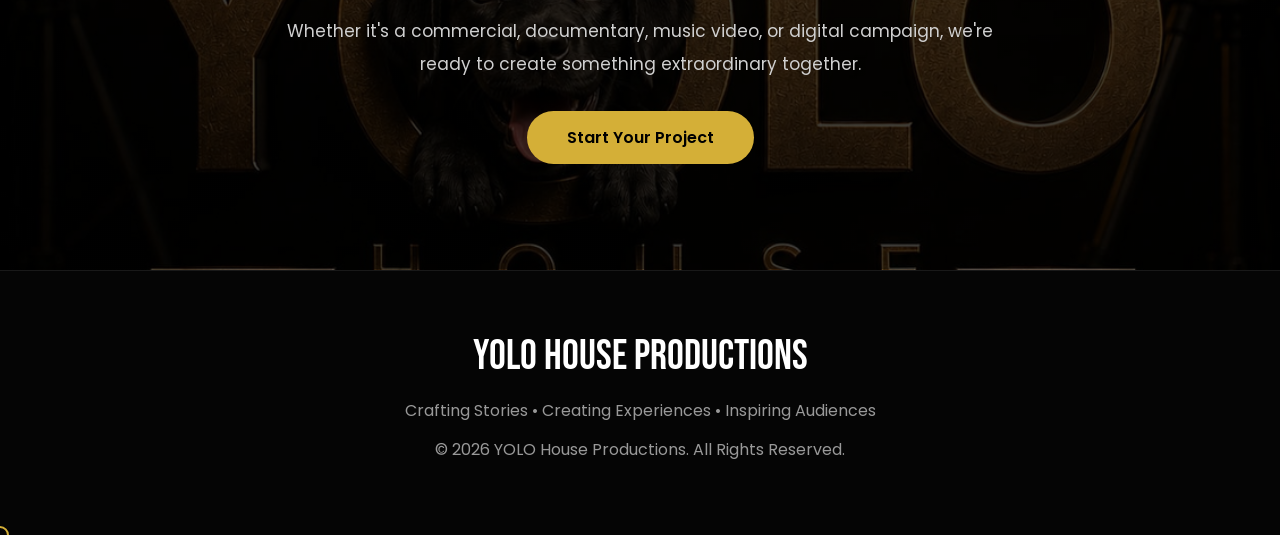
==== commit dbdb2b6c: "update" ====
--- a/about.html
+++ b/about.html
@@ -57,6 +57,8 @@
     </nav>
 
 </header>
+
+<div class="nav-overlay"></div>
 
 <!--================ PAGE BANNER ================-->
 
--- a/style.css
+++ b/style.css
@@ -69,7 +69,7 @@
 
     width:100%;
 
-    padding:25px 8%;
+    padding:20px 8%;
 
     display:flex;
     justify-content:space-between;
@@ -79,6 +79,8 @@
 
     backdrop-filter:blur(12px);
 
+    transition:.35s ease;
+
     z-index:1000;
 
 }
@@ -91,23 +93,65 @@
 
     letter-spacing:2px;
 
+    color:#fff;
+
 }
 
 nav ul{
 
     display:flex;
 
-    gap:45px;
+    align-items:center;
+
+    gap:38px;
+
+}
+
+nav ul li a::after{
+
+    content:"";
+
+    position:absolute;
+
+    left:0;
+
+    bottom:-8px;
+
+    width:0;
+
+    height:2px;
+
+    background:var(--gold);
+
+    transition:.35s;
+
+}
+
+nav ul li a:hover::after,
+
+nav ul li a.active::after{
+
+    width:100%;
+
+}
+
+nav ul li a.active{
+
+    color:var(--gold);
 
 }
 
 nav ul li a{
 
+    position:relative;
+
     font-size:15px;
 
     color:#ddd;
 
-    transition:.3s;
+    font-weight:500;
+
+    transition:.35s;
 
 }
 
@@ -119,7 +163,13 @@
 
 .btn{
 
-    padding:12px 28px;
+    display:inline-flex;
+
+    justify-content:center;
+
+    align-items:center;
+
+    padding:13px 30px;
 
     border:2px solid var(--gold);
 
@@ -127,7 +177,9 @@
 
     color:var(--gold);
 
-    transition:.4s;
+    font-weight:600;
+
+    transition:.35s;
 
 }
 
@@ -136,6 +188,256 @@
     background:var(--gold);
 
     color:#000;
+
+}
+
+/*================ MENU TOGGLE ================*/
+
+.menu-toggle{
+
+    display:none;
+
+    width:34px;
+
+    cursor:pointer;
+
+}
+
+.menu-toggle span{
+
+    display:block;
+
+    width:100%;
+
+    height:3px;
+
+    margin:7px 0;
+
+    background:#fff;
+
+    transition:.35s;
+
+}
+
+/*=========================================================
+    NAVBAR RESPONSIVE
+=========================================================*/
+
+/*========== Sticky Header ==========*/
+
+header.scrolled{
+
+    padding:14px 8%;
+
+    background:rgba(8,8,8,.95);
+
+    box-shadow:0 8px 25px rgba(0,0,0,.35);
+
+}
+
+/*========== Large Tablet ==========*/
+
+@media(max-width:992px){
+
+    .menu-toggle{
+
+        display:block;
+
+        z-index:2001;
+
+    }
+
+    .btn{
+
+        display:none;
+
+    }
+
+    nav{
+
+        position:fixed;
+
+        top:0;
+
+        right:-100%;
+
+        width:320px;
+
+        height:100vh;
+
+        background:#0d0d0d;
+
+        display:flex;
+
+        justify-content:center;
+
+        align-items:center;
+
+        transition:.45s ease;
+
+        z-index:2000;
+
+        border-left:1px solid rgba(255,255,255,.08);
+
+    }
+
+    nav.active{
+
+        right:0;
+
+    }
+
+    nav ul{
+
+        flex-direction:column;
+
+        gap:35px;
+
+    }
+
+    nav ul li a{
+
+        font-size:22px;
+
+    }
+
+}
+
+/*========== Mobile ==========*/
+
+@media(max-width:576px){
+
+    header{
+
+        padding:18px 6%;
+
+    }
+
+    .logo h2{
+
+        font-size:32px;
+
+    }
+
+    nav{
+
+        width:100%;
+
+    }
+
+}
+
+/*========== Hamburger Animation ==========*/
+
+.menu-toggle.active span:nth-child(1){
+
+    transform:translateY(10px) rotate(45deg);
+
+}
+
+.menu-toggle.active span:nth-child(2){
+
+    opacity:0;
+
+}
+
+.menu-toggle.active span:nth-child(3){
+
+    transform:translateY(-10px) rotate(-45deg);
+
+}
+
+body.menu-open{
+
+    overflow:hidden;
+
+}
+
+/*=========================================================
+    NAVBAR FINAL POLISH
+=========================================================*/
+
+/*========== Background Overlay ==========*/
+
+.nav-overlay{
+
+    position:fixed;
+
+    inset:0;
+
+    background:rgba(0,0,0,.65);
+
+    backdrop-filter:blur(4px);
+
+    opacity:0;
+
+    visibility:hidden;
+
+    transition:.35s;
+
+    z-index:1999;
+
+}
+
+.nav-overlay.active{
+
+    opacity:1;
+
+    visibility:visible;
+
+}
+
+/*========== Menu Item Animation ==========*/
+
+@media(max-width:992px){
+
+    nav ul li{
+
+        opacity:0;
+
+        transform:translateX(40px);
+
+        transition:.45s;
+
+    }
+
+    nav.active ul li{
+
+        opacity:1;
+
+        transform:translateX(0);
+
+    }
+
+    nav.active ul li:nth-child(1){
+
+        transition-delay:.08s;
+
+    }
+
+    nav.active ul li:nth-child(2){
+
+        transition-delay:.16s;
+
+    }
+
+    nav.active ul li:nth-child(3){
+
+        transition-delay:.24s;
+
+    }
+
+    nav.active ul li:nth-child(4){
+
+        transition-delay:.32s;
+
+    }
+
+    nav.active ul li:nth-child(5){
+
+        transition-delay:.40s;
+
+    }
 
 }
 
@@ -155,6 +457,10 @@
 
 align-items:center;
 
+padding-top:90px;
+
+box-sizing:border-box;
+
 text-align:center;
 
 background:
@@ -191,6 +497,7 @@
 
     max-width:900px;
 
+
 }
 
 .hero-content p{
@@ -278,6 +585,16 @@
     background:white;
 
     color:black;
+
+}
+
+@media(max-width:768px){
+
+    .hero{
+
+        padding-top:120px;
+
+    }
 
 }
 
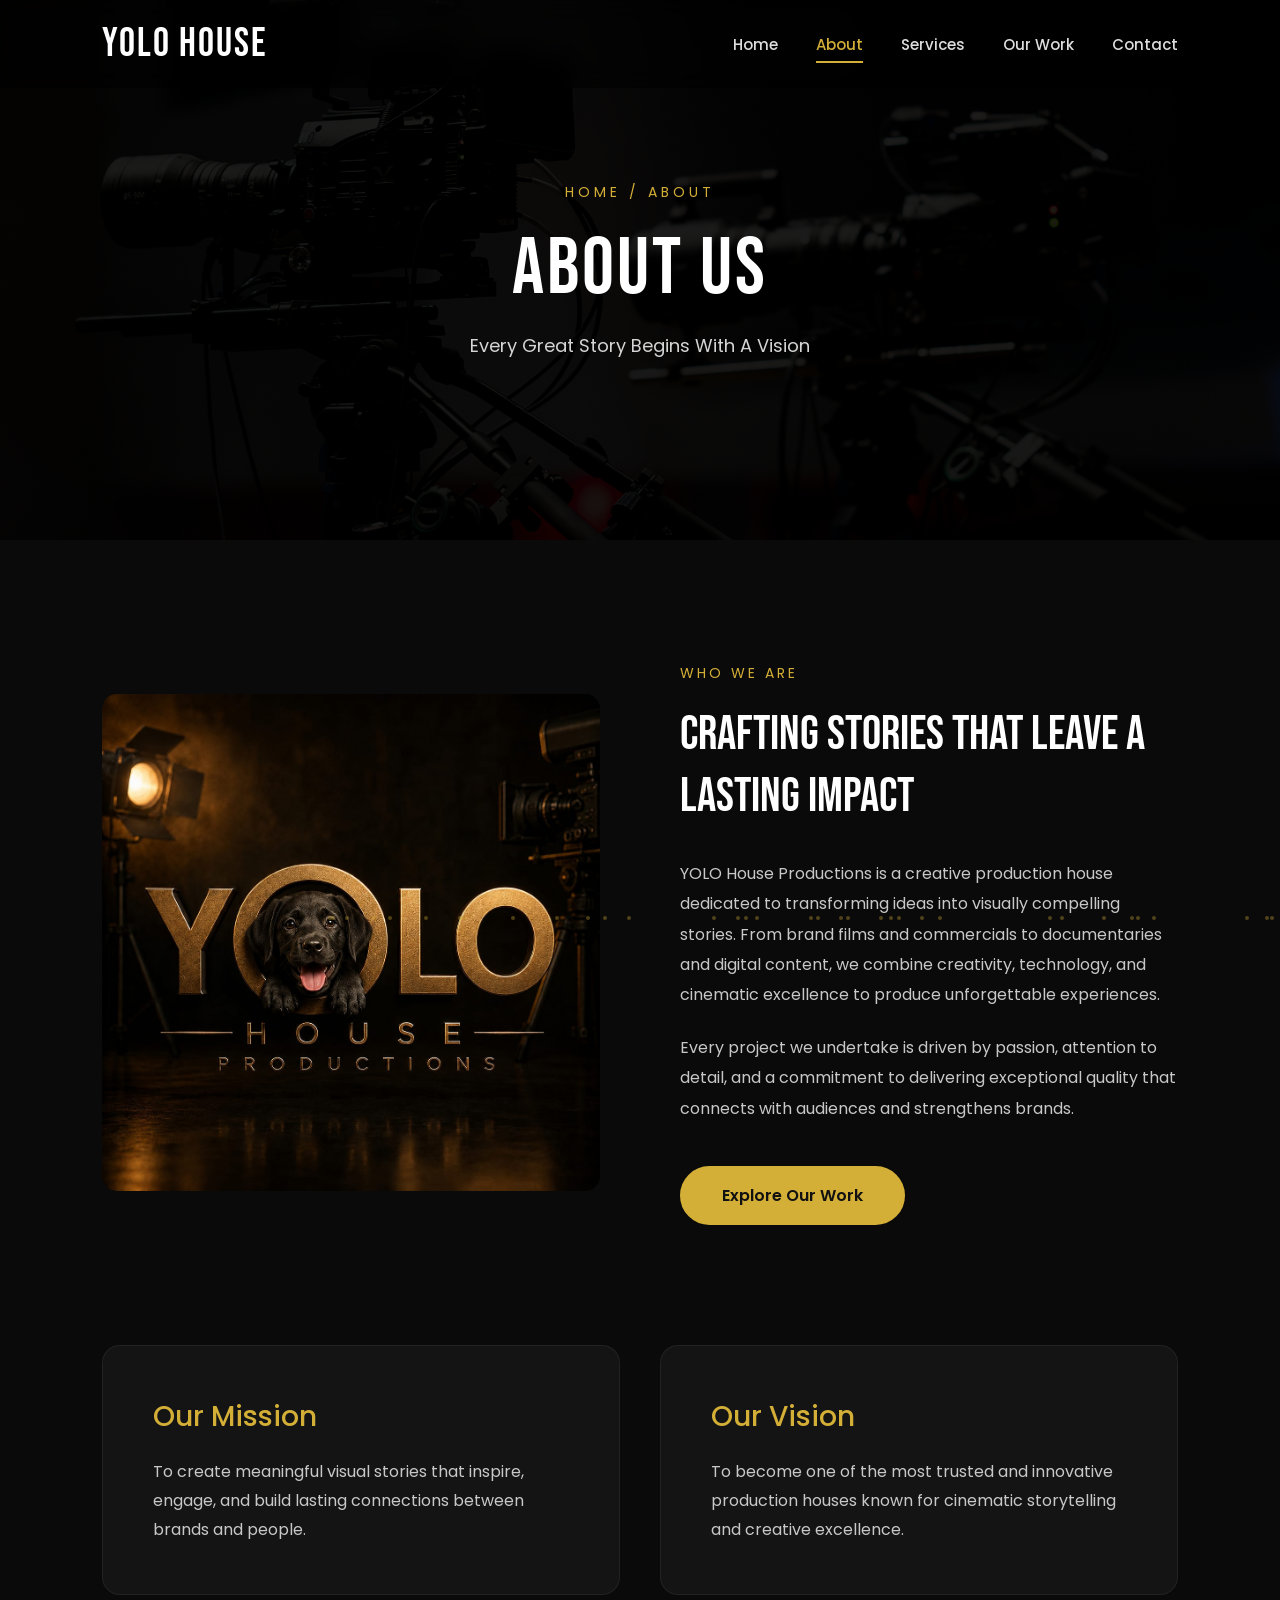
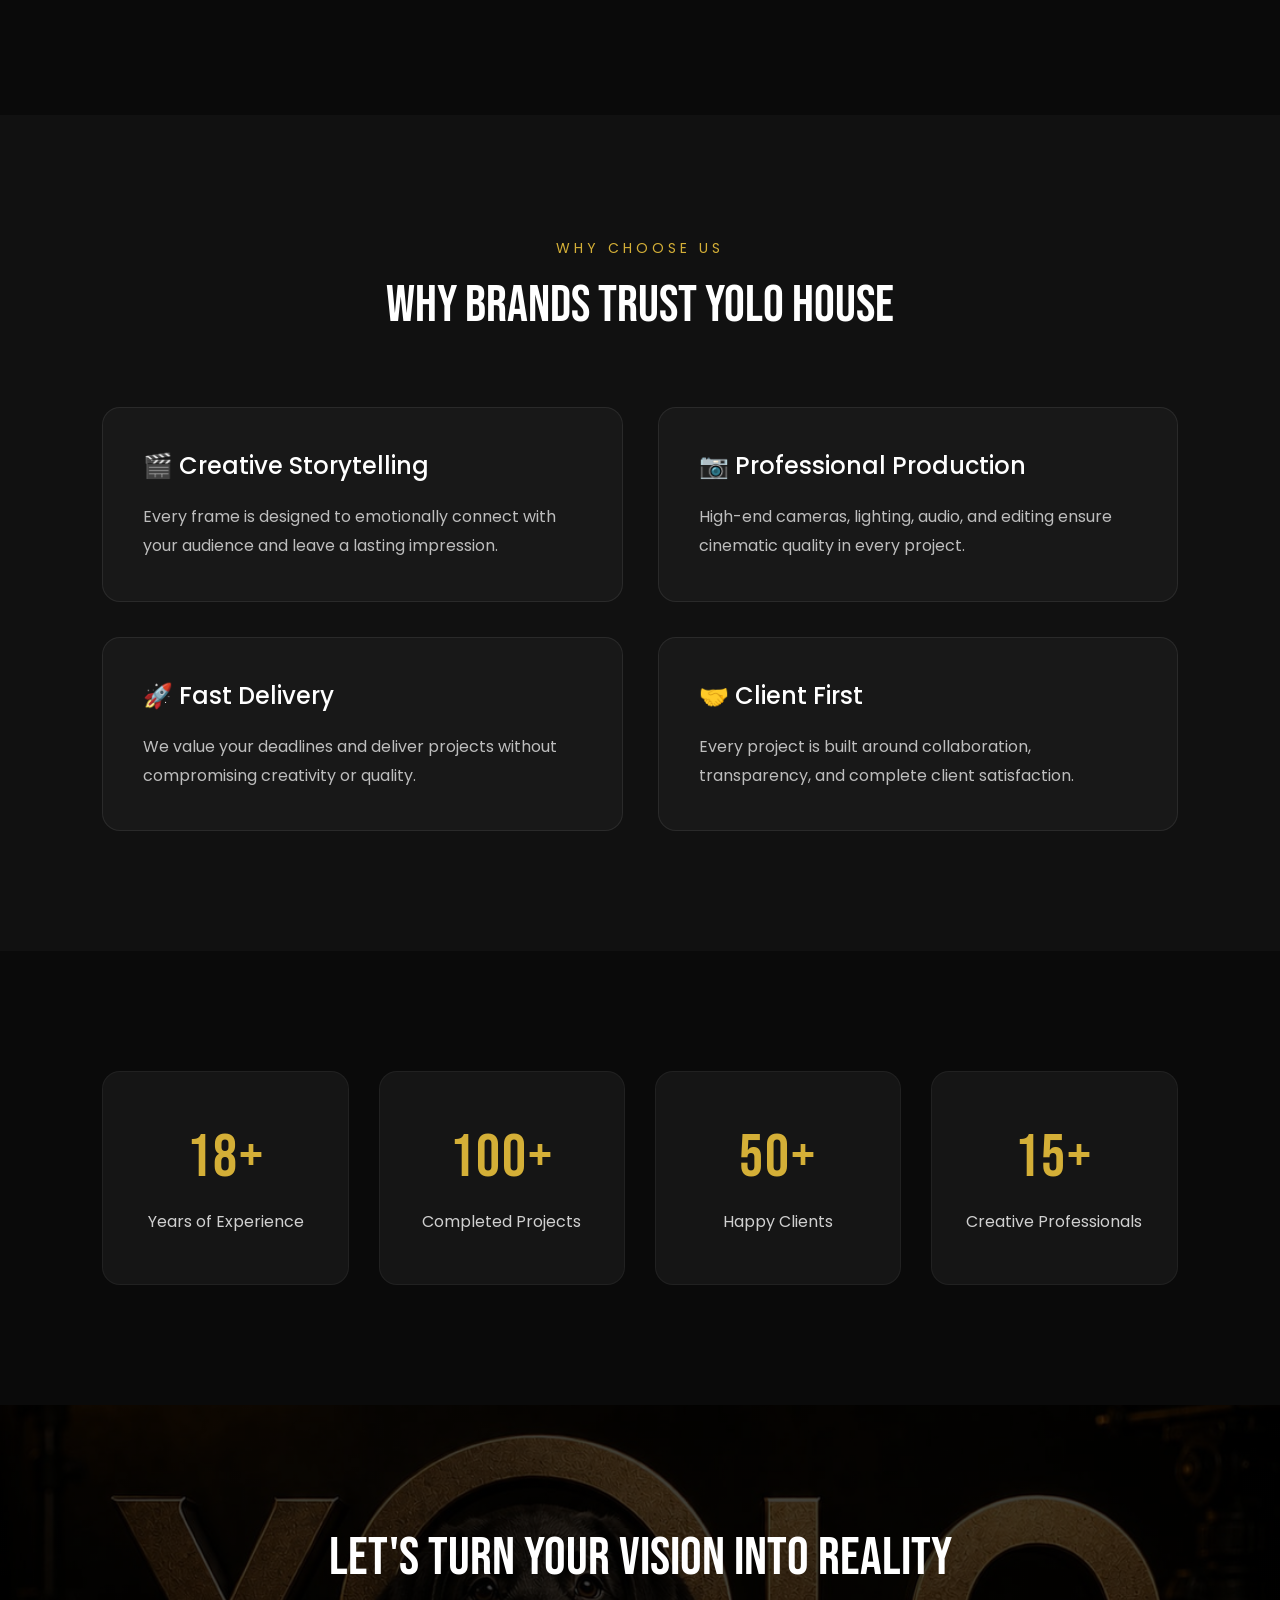
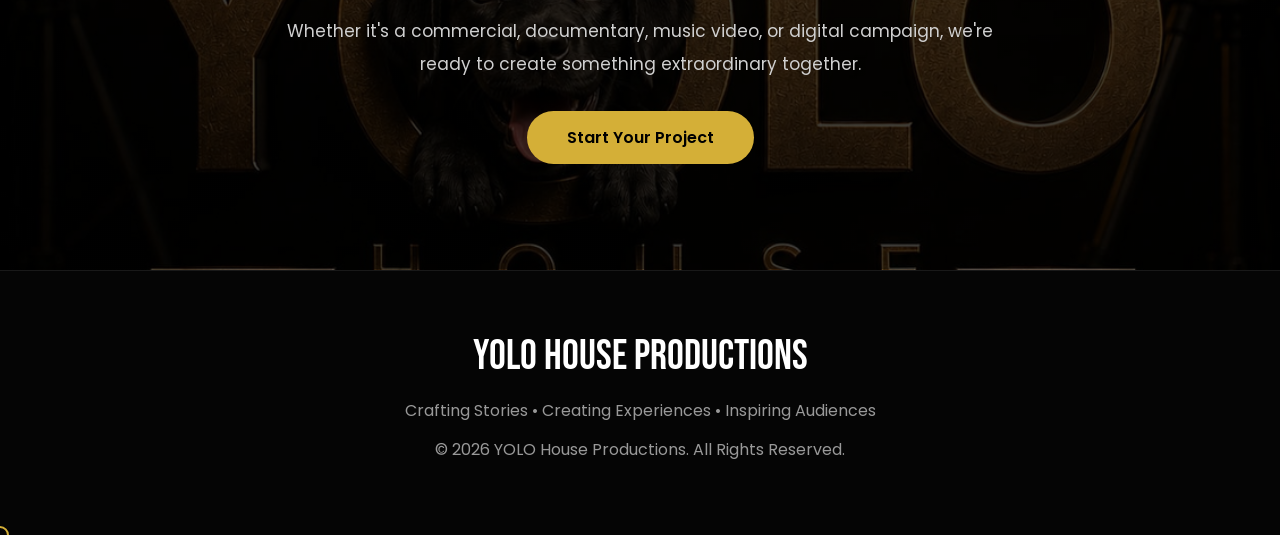
==== commit 6eaeca1a: "Fix mobile navbar visibility across all sections" ====
--- a/about.html
+++ b/about.html
@@ -38,7 +38,13 @@
 
     </div>
 
-    <nav>
+    <button class="menu-toggle" type="button" aria-label="Open menu" aria-expanded="false" aria-controls="primary-navigation">
+        <span></span>
+        <span></span>
+        <span></span>
+    </button>
+
+    <nav id="primary-navigation" aria-label="Primary navigation">
 
         <ul>
 
@@ -323,4 +329,4 @@
 
 </body>
 
-</html>+</html>
--- a/style.css
+++ b/style.css
@@ -1,4 +1,3 @@
-
 @import url('https://fonts.googleapis.com/css2?family=Bebas+Neue&family=Poppins:wght@300;400;500;600;700&display=swap');
 
 
@@ -24,6 +23,7 @@
 
 html{
     scroll-behavior:smooth;
+    scroll-padding-top:calc(var(--header-height, 100px) + 24px);
 }
 
 body{
@@ -198,6 +198,9 @@
     display:none;
 
     width:34px;
+    padding:0;
+    border:0;
+    background:transparent;
 
     cursor:pointer;
 
@@ -239,6 +242,8 @@
 
 @media(max-width:992px){
 
+    header{backdrop-filter:none; -webkit-backdrop-filter:none;}
+
     .menu-toggle{
 
         display:block;
@@ -247,7 +252,7 @@
 
     }
 
-    .btn{
+    header > .btn{
 
         display:none;
 
@@ -259,11 +264,16 @@
 
         top:0;
 
-        right:-100%;
-
-        width:320px;
+        right:0;
+        transform:translateX(100%);
+        visibility:hidden;
+
+        width:min(320px, 88vw);
+        padding:100px 24px 32px;
+        overflow-y:auto;
 
         height:100vh;
+        height:100dvh;
 
         background:#0d0d0d;
 
@@ -283,7 +293,8 @@
 
     nav.active{
 
-        right:0;
+        transform:translateX(0);
+        visibility:visible;
 
     }
 
@@ -319,12 +330,6 @@
 
     }
 
-    nav{
-
-        width:100%;
-
-    }
-
 }
 
 /*========== Hamburger Animation ==========*/
@@ -349,6 +354,8 @@
 
 body.menu-open{
 
+    position:fixed;
+    width:100%;
     overflow:hidden;
 
 }
@@ -375,7 +382,7 @@
 
     transition:.35s;
 
-    z-index:1999;
+    z-index:999;
 
 }
 
@@ -439,46 +446,54 @@
 
     }
 
+}
+
+/* Hero grows with its content; padding reserves the fixed header and indicator. */
+.hero{
+    position:relative;
+    min-height:100vh;
+    min-height:100svh;
+    display:flex;
+    align-items:center;
+    justify-content:center;
+    padding:calc(var(--header-height, 100px) + 40px) 8% 115px;
+    text-align:center;
+    background:linear-gradient(rgba(0,0,0,.65),rgba(0,0,0,.75)),url("images/hero.jpg") center/cover;
+    background-attachment:fixed;
+}
+.hero-content{position:relative; z-index:2; width:100%; max-width:900px; min-width:0;}
+.hero-content .hero-tag{color:var(--gold); letter-spacing:5px; margin-bottom:20px; font-size:14px;}
+.hero-content h1{font-family:'Bebas Neue',sans-serif; font-size:105px; line-height:.96; letter-spacing:3px; margin-bottom:15px;}
+.hero-content h2{font-size:34px; font-weight:300; color:#ddd; margin-bottom:30px; letter-spacing:4px;}
+.hero-content .hero-description{width:100%; max-width:700px; margin:0 auto; font-size:18px; line-height:1.9; color:#cfcfcf; letter-spacing:normal;}
+.hero-stats{display:flex; justify-content:center; gap:70px; margin-top:40px;}
+.hero-stats h3{font-size:48px; color:var(--gold); margin-bottom:5px;}
+.hero-stats span{font-size:15px; color:#bbb; letter-spacing:2px;}
+@media(max-width:1100px){
+    .hero-content h1{font-size:70px; line-height:1.07;}
+    header{padding-left:5%; padding-right:5%;}
+    nav ul{gap:24px;}
+}
+@media(max-width:768px){
+    .hero{align-items:flex-start; background-attachment:scroll; padding:calc(var(--header-height, 90px) + 32px) 6% 110px;}
+    .hero-content h1{font-size:50px; line-height:1.1;}
+    .hero-content h2{font-size:22px; letter-spacing:2px;}
+    .hero-content .hero-description{font-size:16px; line-height:1.8;}
+    .hero-stats{gap:30px; flex-wrap:wrap; margin-top:32px;}
+}
+@media(max-width:500px){
+    .hero-content h1{font-size:38px; letter-spacing:1px;}
+    .hero-content h2{font-size:18px; letter-spacing:1px;}
+    .hero-content .hero-tag{font-size:11px; letter-spacing:3px;}
+    .hero-content .hero-description{font-size:14px; line-height:1.7;}
+    .hero-stats{gap:24px;}
+    .hero-stats h3{font-size:36px;}
 }
 
 /*==========================================
     HERO
 ==========================================*/
 
-.hero{
-
-position:relative;
-
-height:100vh;
-
-display:flex;
-
-justify-content:center;
-
-align-items:center;
-
-padding-top:90px;
-
-box-sizing:border-box;
-
-text-align:center;
-
-background:
-
-linear-gradient(rgba(0,0,0,.65),rgba(0,0,0,.75)),
-
-url("images/hero.jpg");
-
-background-size:cover;
-
-background-position:center;
-
-background-attachment:fixed;
-
-overflow:hidden;
-
-}
-
 .overlay{
 
     position:absolute;
@@ -489,51 +504,6 @@
 
 }
 
-.hero-content{
-
-    position:relative;
-
-    z-index:2;
-
-    max-width:900px;
-
-
-}
-
-.hero-content p{
-
-    color:var(--gold);
-
-    letter-spacing:5px;
-
-    margin-bottom:20px;
-
-    font-size:14px;
-
-}
-
-.hero-content h1{
-
-    font-family:'Bebas Neue';
-
-    font-size:90px;
-
-    line-height:95px;
-
-    letter-spacing:3px;
-
-    margin-bottom:25px;
-
-}
-
-.hero-content span{
-
-    color:#ccc;
-
-    font-size:18px;
-
-}
-
 .buttons{
 
     margin-top:45px;
@@ -585,16 +555,6 @@
     background:white;
 
     color:black;
-
-}
-
-@media(max-width:768px){
-
-    .hero{
-
-        padding-top:120px;
-
-    }
 
 }
 
@@ -895,11 +855,6 @@
 
 @media(max-width:1100px){
 
-.hero-content h1{
-    font-size:70px;
-    line-height:75px;
-}
-
 .about{
     grid-template-columns:1fr;
 }
@@ -916,29 +871,19 @@
 
 @media(max-width:768px){
 
-header{
-    flex-direction:column;
-    gap:20px;
-}
-
-nav ul{
-    gap:20px;
-    flex-wrap:wrap;
-    justify-content:center;
-}
-
-.hero-content h1{
-    font-size:50px;
-    line-height:55px;
-}
-
-.hero-content span{
-    font-size:15px;
-}
+/* header stacking is handled by the 992px slide-out panel — do NOT stack here */
 
 .buttons{
     flex-direction:column;
     align-items:center;
+    gap:14px;
+}
+
+.primary-btn,
+.secondary-btn{
+    width:100%;
+    max-width:280px;
+    text-align:center;
 }
 
 .service-grid{
@@ -972,7 +917,7 @@
 @media(max-width:500px){
 
 header{
-    padding:20px;
+    padding:16px 5%;
 }
 
 section{
@@ -980,24 +925,26 @@
 }
 
 .logo h2{
-    font-size:32px;
-}
-
-.hero-content h1{
-    font-size:40px;
-    line-height:45px;
-}
-
-.hero-content p{
-    font-size:12px;
-    letter-spacing:3px;
+    font-size:30px;
+}
+
+.buttons{
+    flex-direction:column;
+    align-items:center;
+    gap:12px;
+    margin-top:30px;
 }
 
 .primary-btn,
-.secondary-btn,
+.secondary-btn{
+    width:100%;
+    max-width:260px;
+    text-align:center;
+    padding:13px 30px;
+}
+
 .btn{
-    width:100%;
-    text-align:center;
+    width:auto;
 }
 
 .item img{
@@ -1198,92 +1145,6 @@
 NEW HERO
 ==========================================*/
 
-.hero-tag{
-
-color:var(--gold);
-
-letter-spacing:6px;
-
-font-size:14px;
-
-margin-bottom:25px;
-
-}
-
-.hero-content h1{
-
-font-size:105px;
-
-line-height:100px;
-
-margin-bottom:15px;
-
-}
-
-.hero-content h2{
-
-font-size:34px;
-
-font-weight:300;
-
-color:#ddd;
-
-margin-bottom:30px;
-
-letter-spacing:4px;
-
-}
-
-.hero-description{
-
-width:700px;
-
-max-width:90%;
-
-margin:auto;
-
-font-size:18px;
-
-line-height:1.9;
-
-color:#cfcfcf;
-
-margin-bottom:45px;
-
-}
-
-.hero-stats{
-
-display:flex;
-
-justify-content:center;
-
-gap:70px;
-
-margin-top:70px;
-
-}
-
-.hero-stats h3{
-
-font-size:48px;
-
-color:var(--gold);
-
-margin-bottom:5px;
-
-}
-
-.hero-stats span{
-
-font-size:15px;
-
-color:#bbb;
-
-letter-spacing:2px;
-
-}
-
 .scroll-down{
 
 position:absolute;
@@ -3318,7 +3179,7 @@
 
 @media (max-width:1200px){
 
-    section{
+    section:not(.hero){
 
         padding-left:6% !important;
 
@@ -3332,13 +3193,13 @@
 
 @media (max-width:992px){
 
-    h1{
+    h1:not(header *):not(.hero *){
 
         font-size:58px !important;
 
     }
 
-    h2{
+    h2:not(header *):not(.hero *){
 
         font-size:42px !important;
 
@@ -3370,7 +3231,7 @@
 
 @media (max-width:768px){
 
-    section{
+    section:not(.hero){
 
         padding-top:80px !important;
 
@@ -3378,19 +3239,19 @@
 
     }
 
-    h1{
+    h1:not(header *):not(.hero *){
 
         font-size:42px !important;
 
     }
 
-    h2{
+    h2:not(header *):not(.hero *){
 
         font-size:32px !important;
 
     }
 
-    p{
+    p:not(header *):not(.hero *){
 
         font-size:15px !important;
 
@@ -3410,13 +3271,13 @@
 
 @media (max-width:480px){
 
-    h1{
+    h1:not(header *):not(.hero *){
 
         font-size:34px !important;
 
     }
 
-    h2{
+    h2:not(header *):not(.hero *){
 
         font-size:28px !important;
 
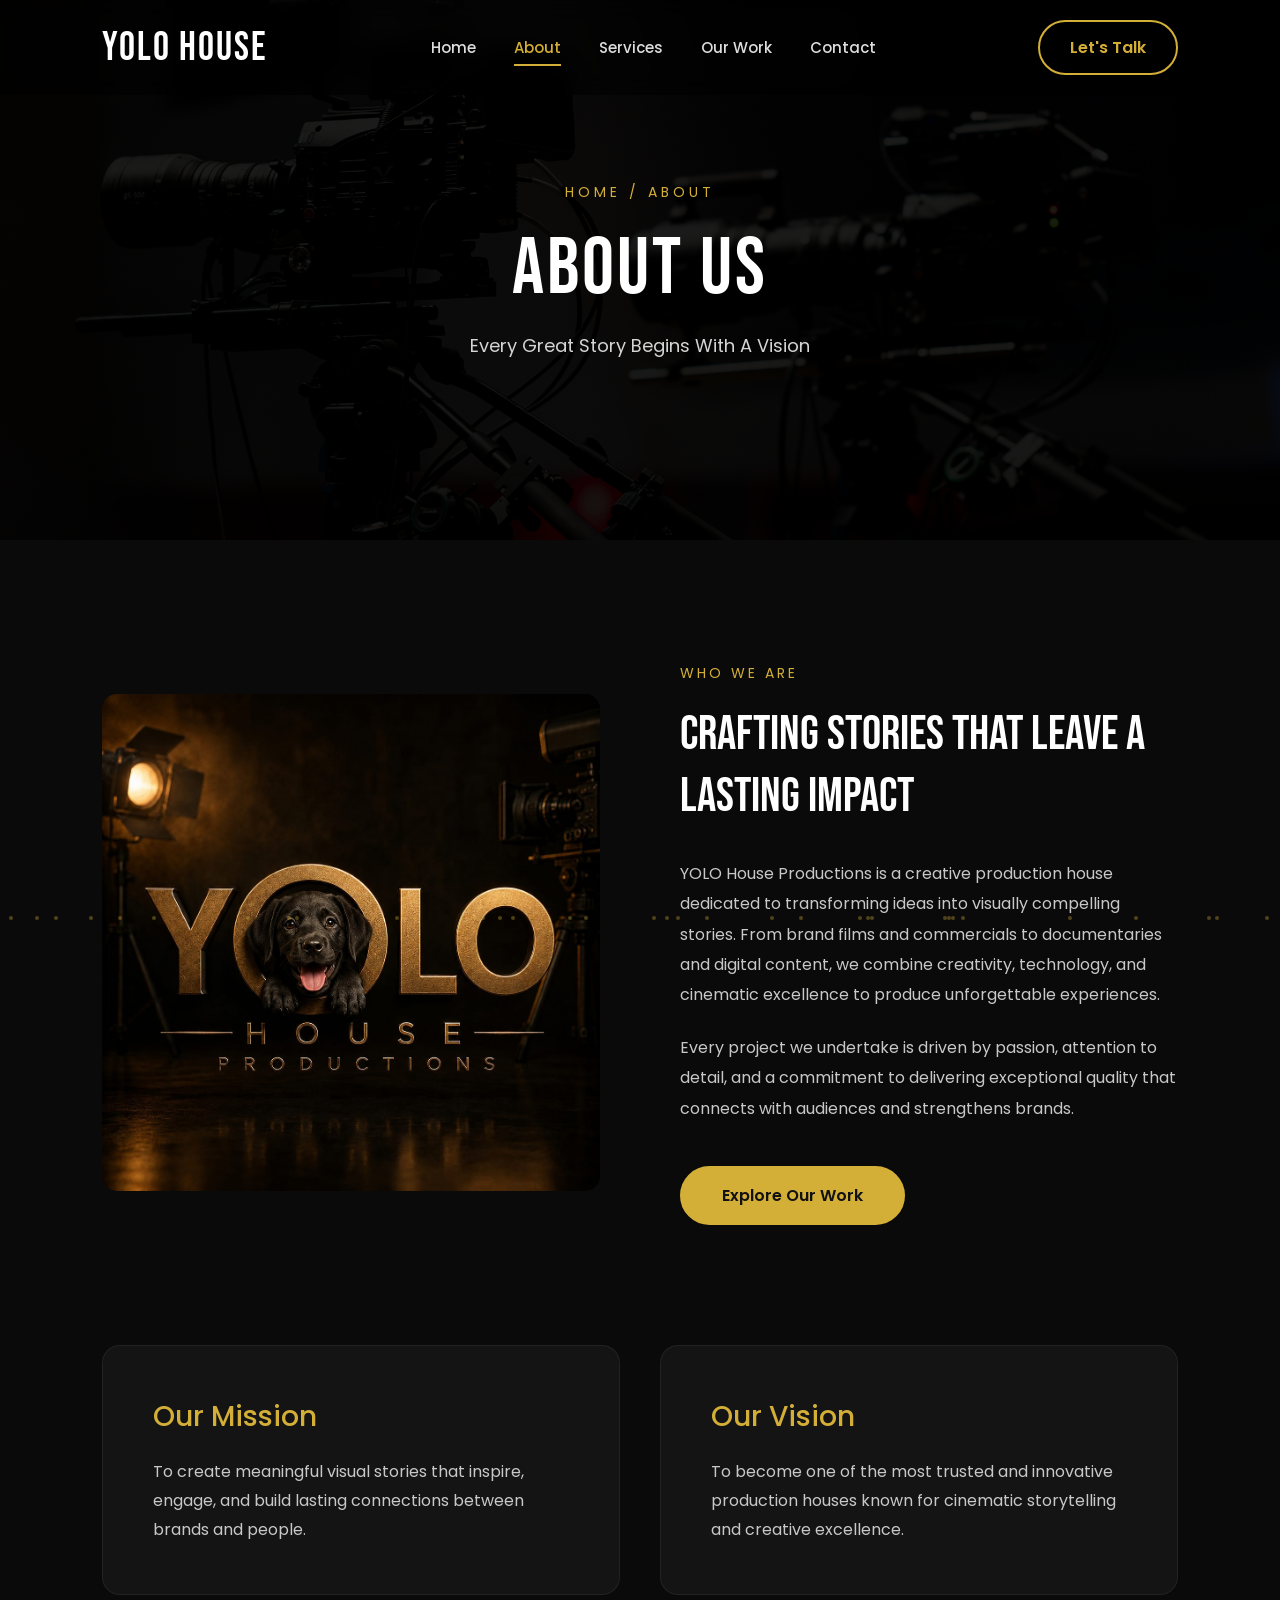
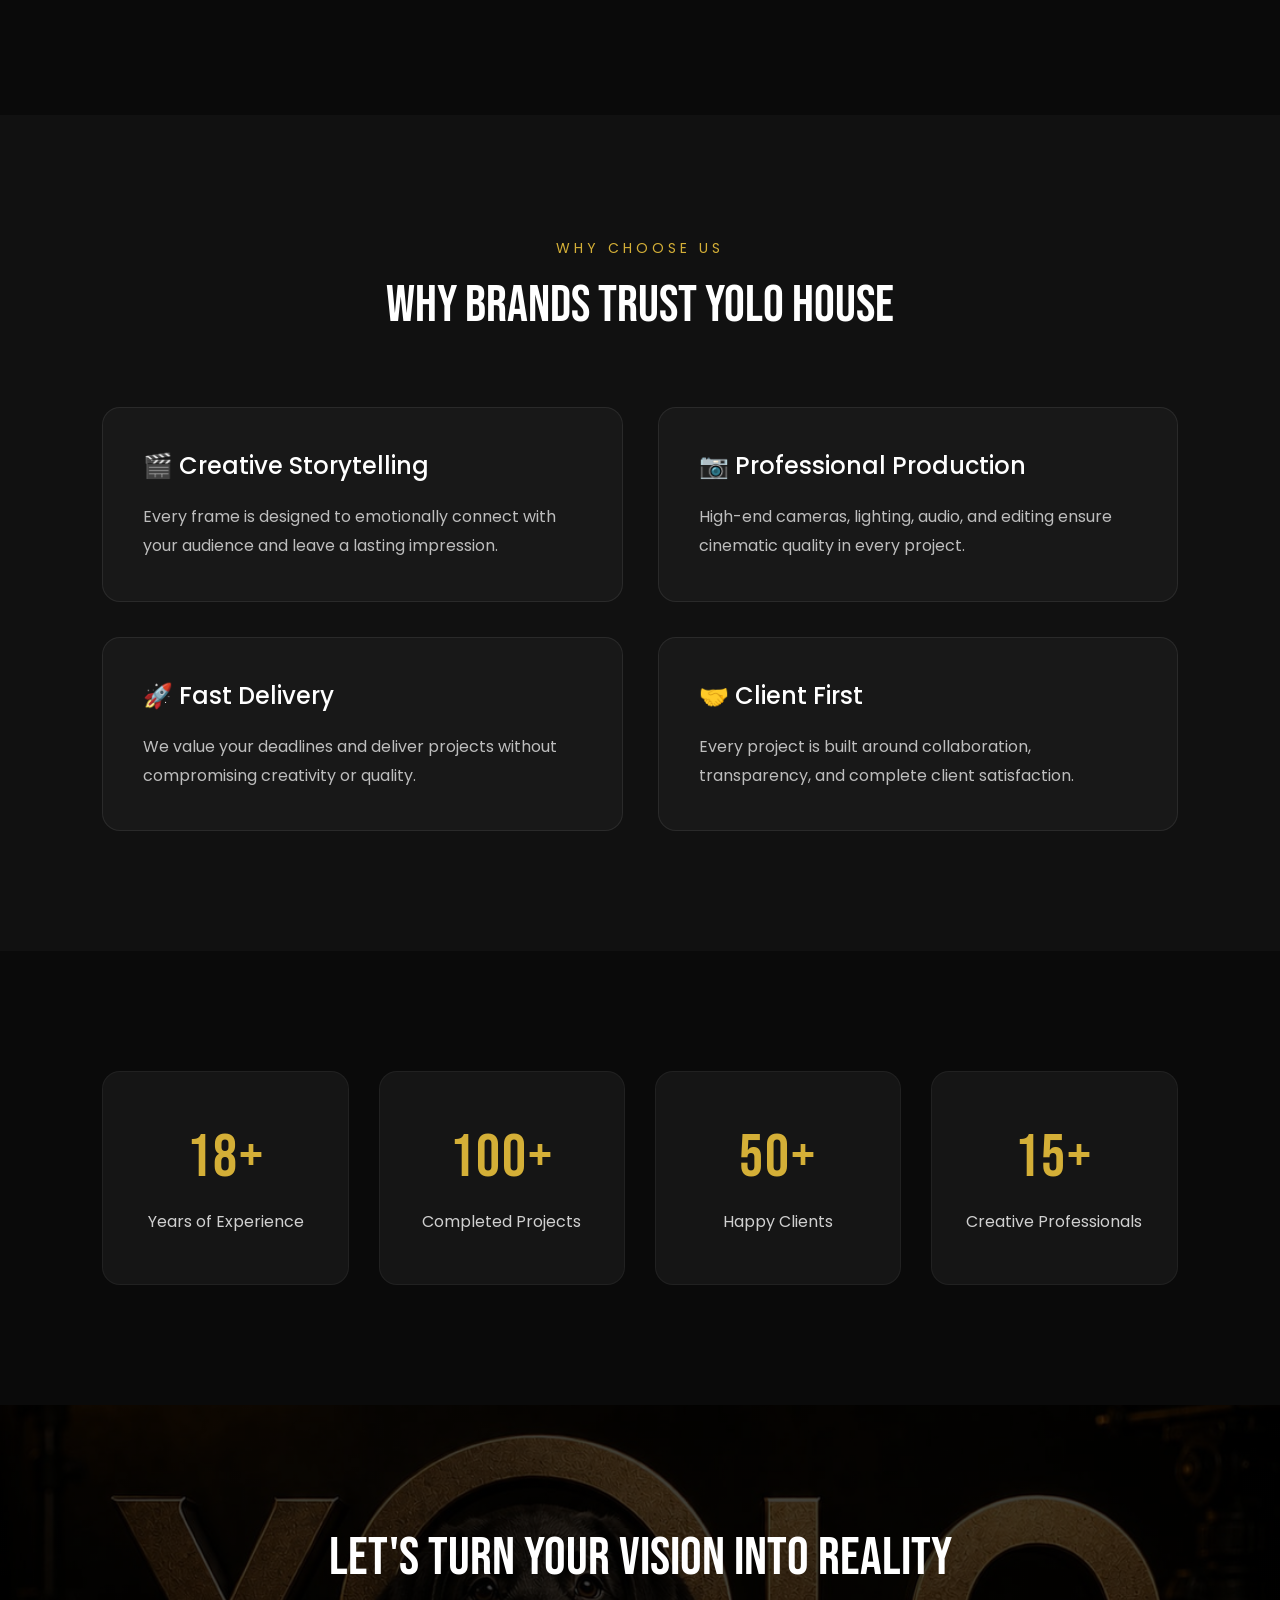
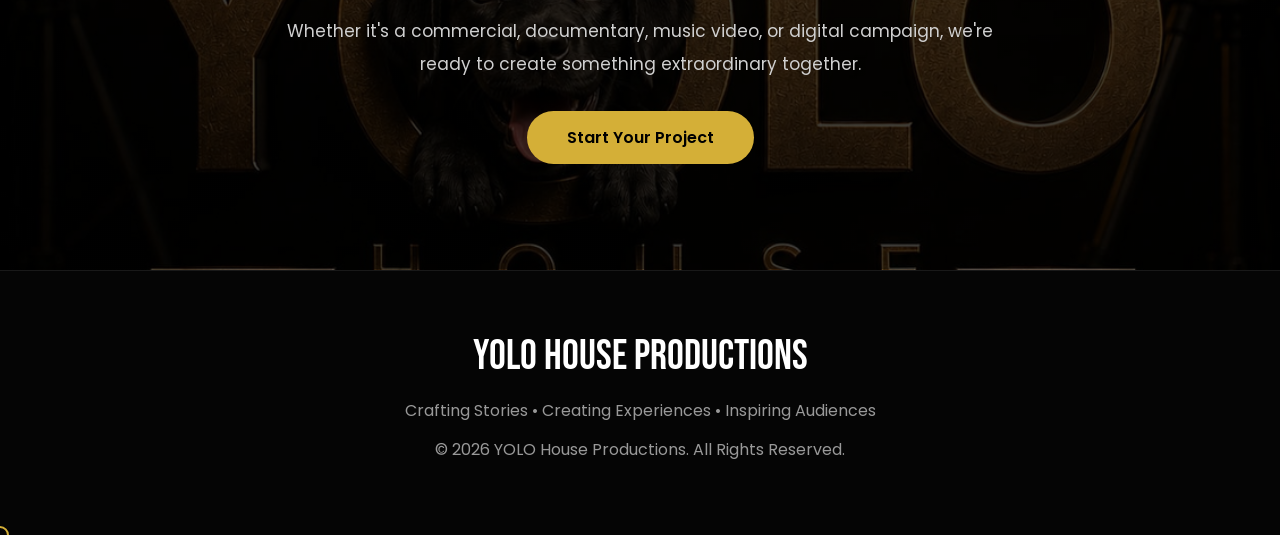
==== commit cc225b6d: "Fix mobile navbar visibility across all sections" ====
--- a/about.html
+++ b/about.html
@@ -31,12 +31,9 @@
 <!--================ HEADER ================-->
 
 <header>
-
-    <div class="logo">
-
+    <a class="logo" href="index.html">
         <h2>YOLO HOUSE</h2>
-
-    </div>
+    </a>
 
     <button class="menu-toggle" type="button" aria-label="Open menu" aria-expanded="false" aria-controls="primary-navigation">
         <span></span>
@@ -45,23 +42,16 @@
     </button>
 
     <nav id="primary-navigation" aria-label="Primary navigation">
-
         <ul>
-
             <li><a href="index.html">Home</a></li>
-
-            <li><a href="about.html" class="active">About</a></li>
-
+            <li><a href="about.html" class="active" aria-current="page">About</a></li>
             <li><a href="services.html">Services</a></li>
-
             <li><a href="portfolio.html">Our Work</a></li>
-
             <li><a href="contact.html">Contact</a></li>
-
         </ul>
-
     </nav>
 
+    <a href="contact.html" class="btn">Let's Talk</a>
 </header>
 
 <div class="nav-overlay"></div>
--- a/style.css
+++ b/style.css
@@ -2760,7 +2760,7 @@
 
     background:
     linear-gradient(rgba(0,0,0,.65),rgba(0,0,0,.75)),
-    url("images/contact-banner.jpg");
+    url("images/hero.jpg");
 
     background-size:cover;
 
@@ -3038,7 +3038,7 @@
 
     background:
     linear-gradient(rgba(0,0,0,.75),rgba(0,0,0,.75)),
-    url("images/contact-cta.jpg");
+    url("images/services-cta.jpg");
 
     background-size:cover;
 
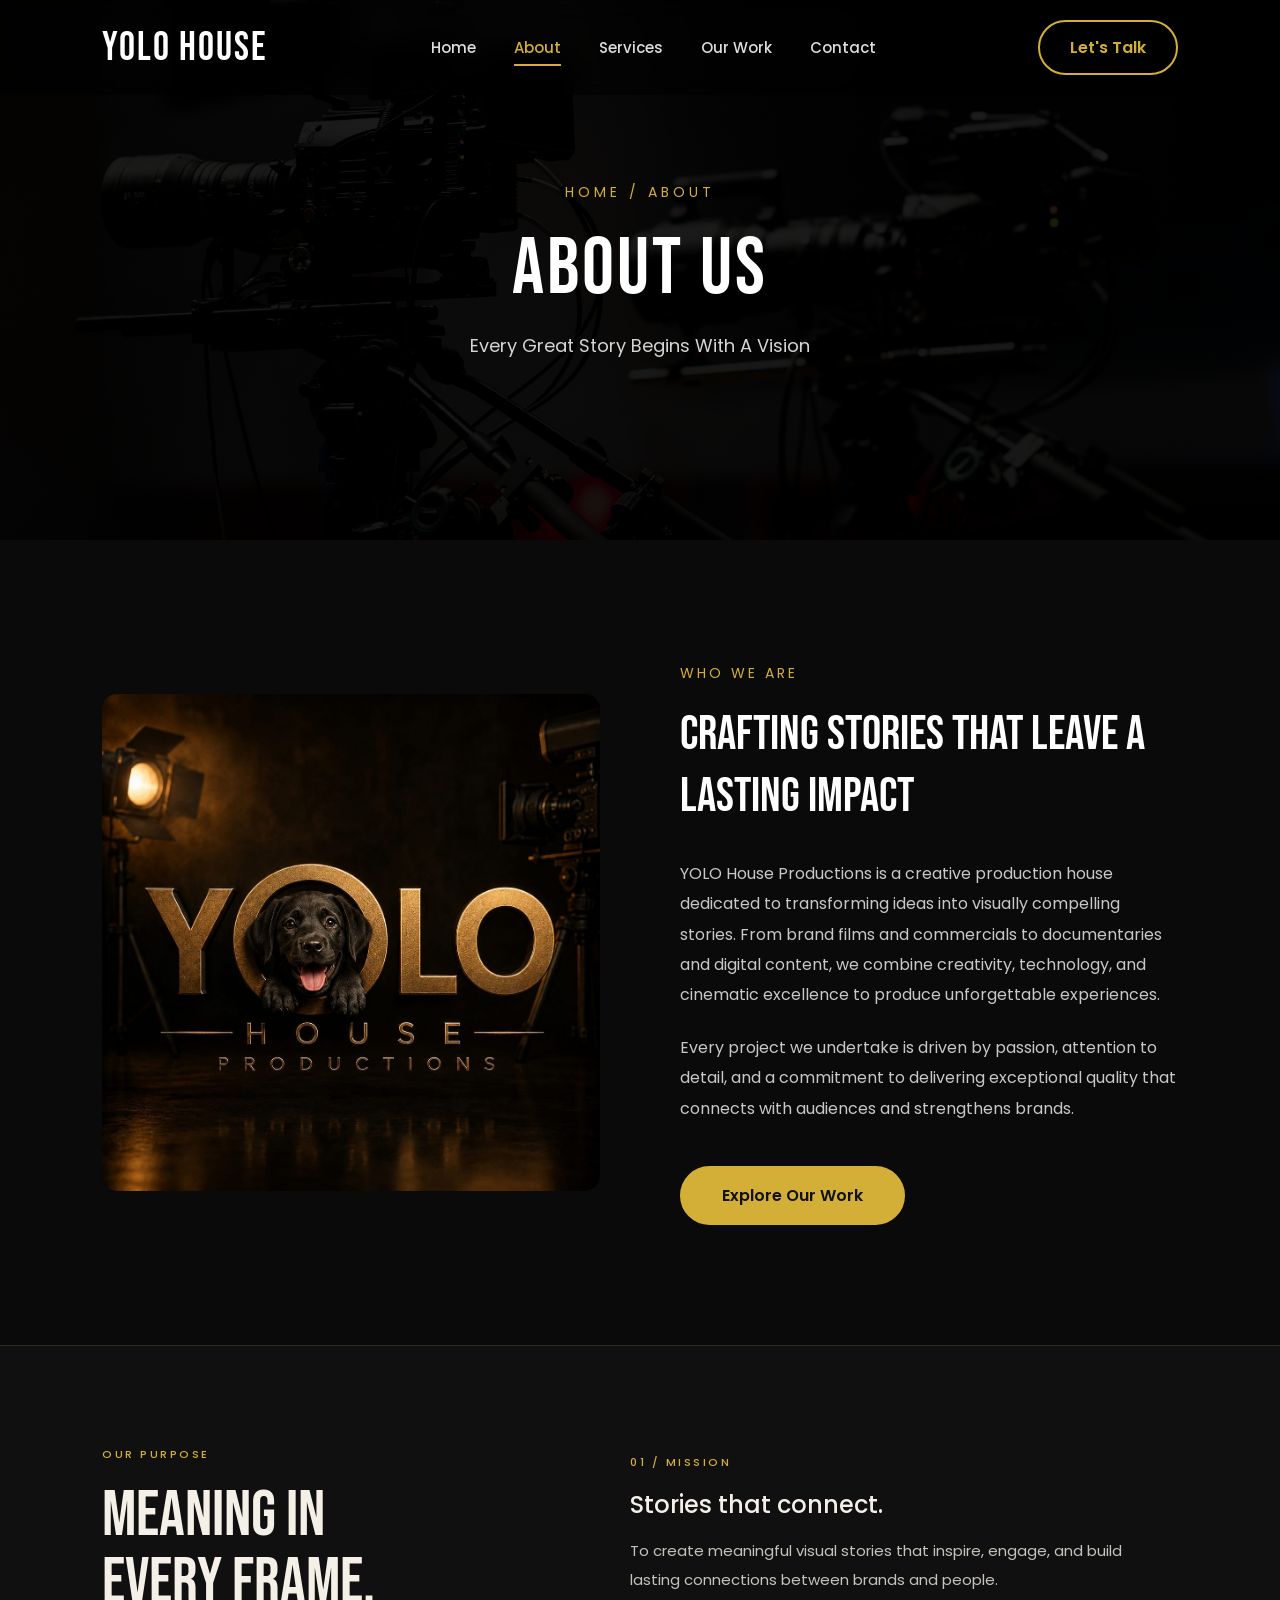
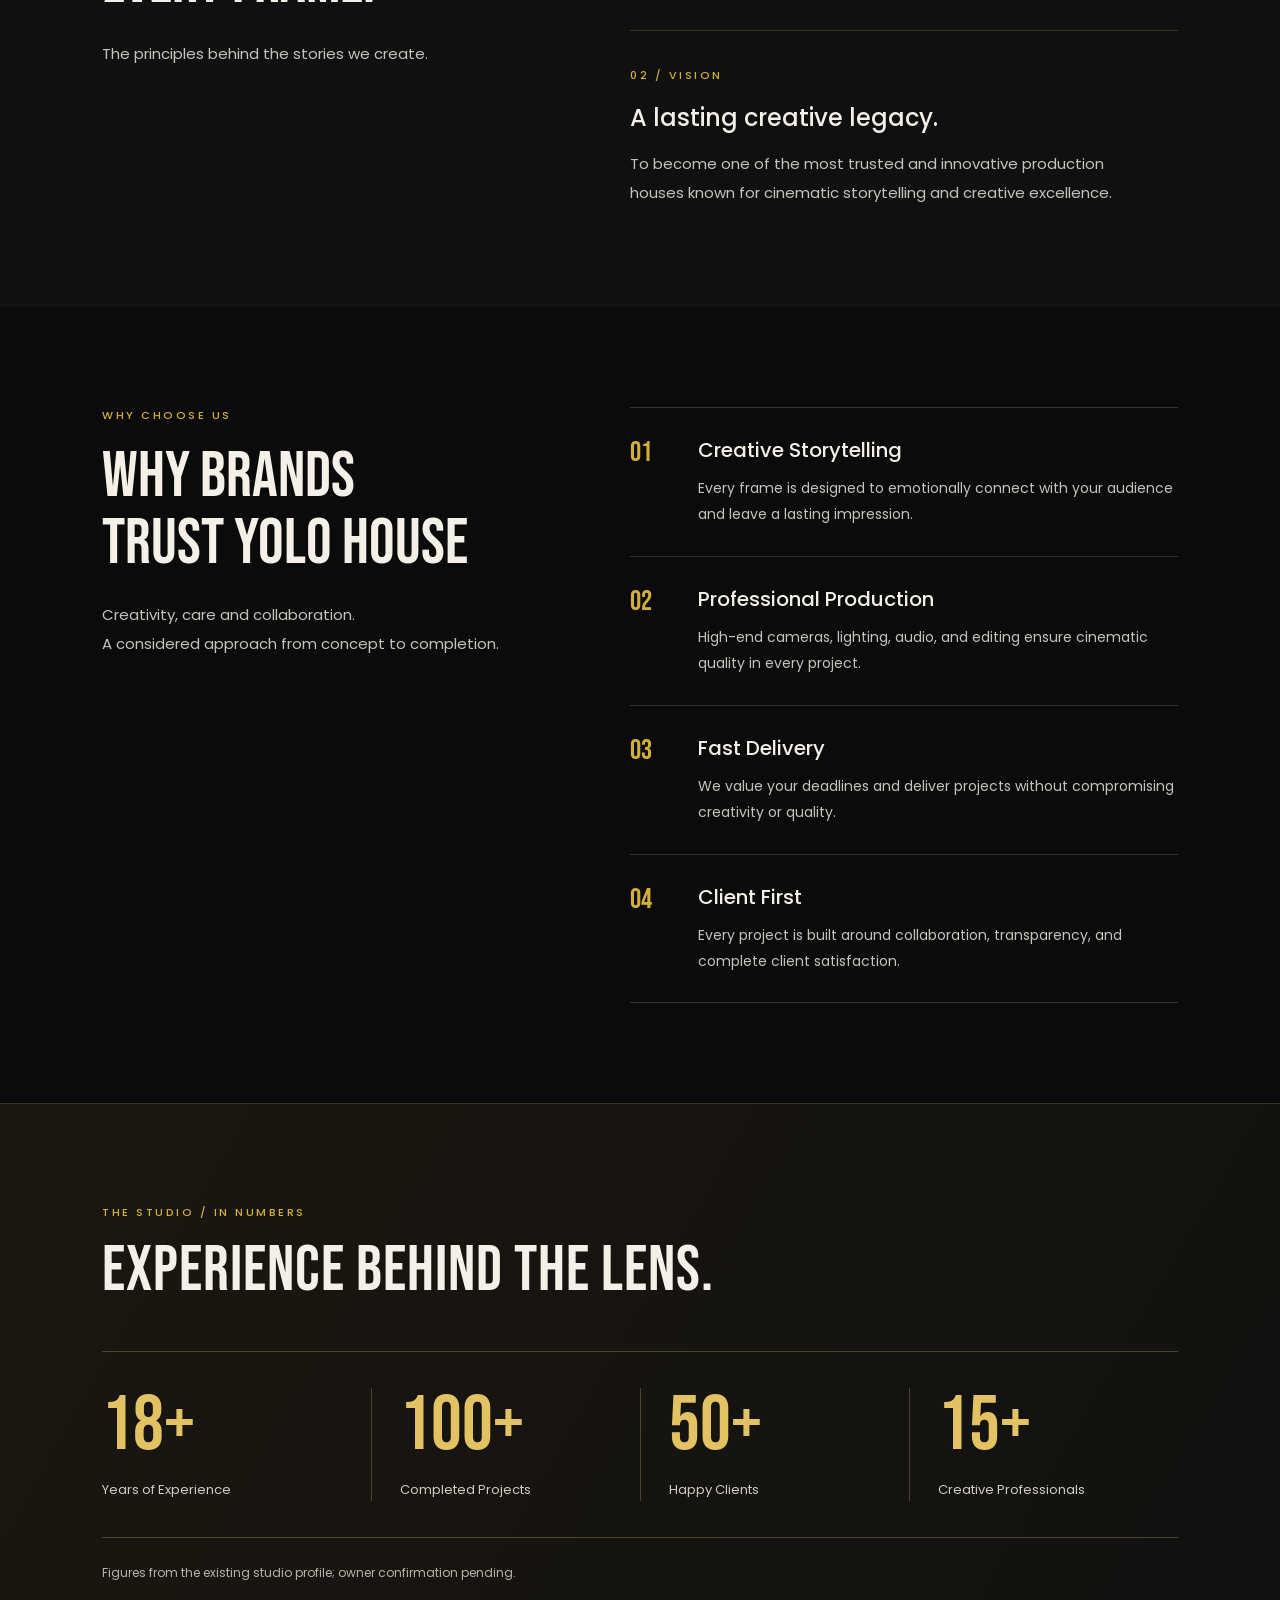
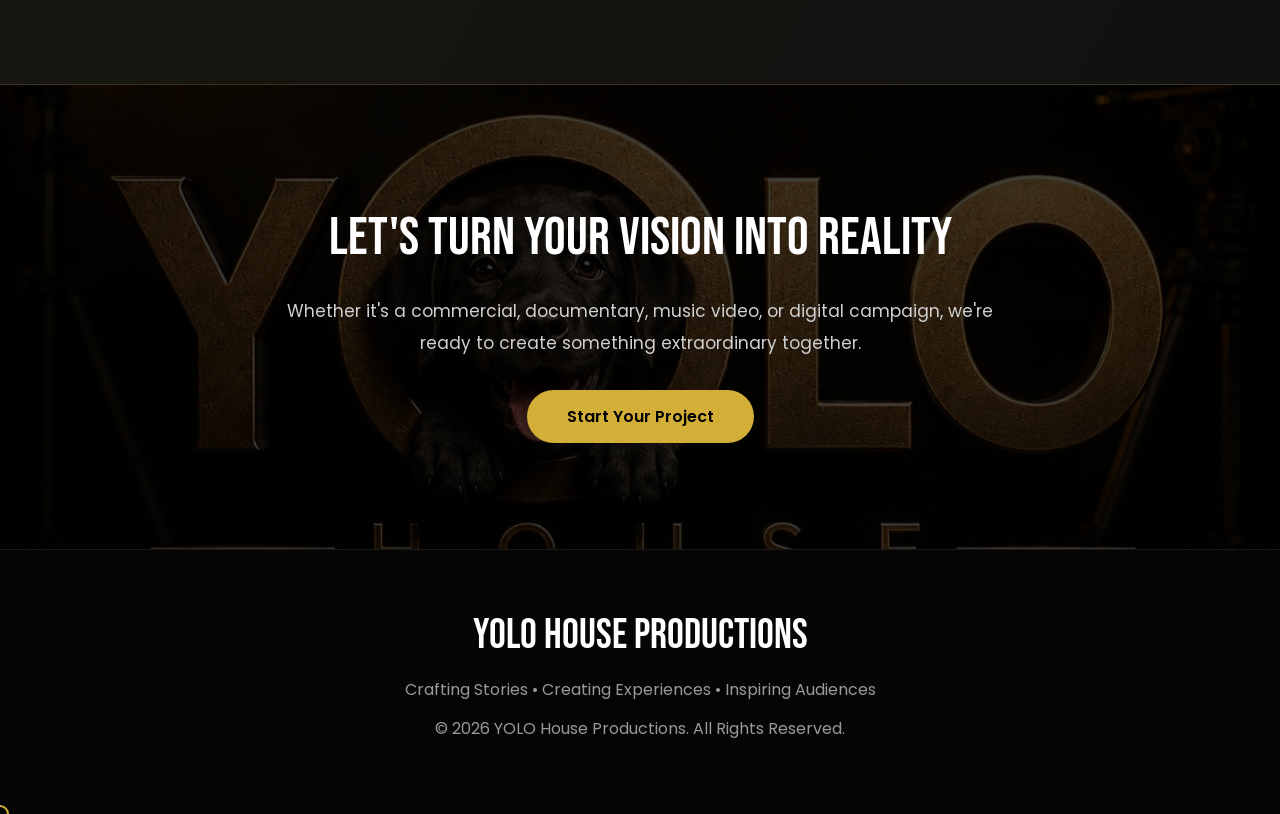
==== commit 274f0d80: "Improve UI and fix website navigation links" ====
--- a/about.html
+++ b/about.html
@@ -124,146 +124,32 @@
 
 <!--================ MISSION & VISION ================-->
 
-<section class="mission-vision">
-
-    <div class="mission-card">
-
-        <h3>Our Mission</h3>
-
-        <p>
-
-            To create meaningful visual stories that inspire, engage, and build lasting connections between brands and people.
-
-        </p>
-
-    </div>
-
-    <div class="vision-card">
-
-        <h3>Our Vision</h3>
-
-        <p>
-
-            To become one of the most trusted and innovative production houses known for cinematic storytelling and creative excellence.
-
-        </p>
-
-    </div>
-
+<section class="mission-vision studio-section" aria-labelledby="purpose-title">
+    <div class="purpose-intro"><span class="studio-kicker">OUR PURPOSE</span><h2 id="purpose-title">Meaning in<br>every frame.</h2><p>The principles behind the stories we create.</p></div>
+    <div class="purpose-copy">
+        <article><span class="studio-kicker">01 / MISSION</span><h3>Stories that connect.</h3><p>To create meaningful visual stories that inspire, engage, and build lasting connections between brands and people.</p></article>
+        <article><span class="studio-kicker">02 / VISION</span><h3>A lasting creative legacy.</h3><p>To become one of the most trusted and innovative production houses known for cinematic storytelling and creative excellence.</p></article>
+    </div>
 </section>
 
 <!--================ PART 1 END ================-->
 
 <!--================ WHY CHOOSE US ================-->
 
-<section class="why-us">
-
-    <div class="section-heading">
-
-        <span class="section-tag">
-
-            WHY CHOOSE US
-
-        </span>
-
-        <h2>
-
-            Why Brands Trust YOLO House
-
-        </h2>
-
-    </div>
-
-    <div class="why-grid">
-
-        <div class="why-card">
-
-            <h3>🎬 Creative Storytelling</h3>
-
-            <p>
-
-                Every frame is designed to emotionally connect with your audience and leave a lasting impression.
-
-            </p>
-
-        </div>
-
-        <div class="why-card">
-
-            <h3>📷 Professional Production</h3>
-
-            <p>
-
-                High-end cameras, lighting, audio, and editing ensure cinematic quality in every project.
-
-            </p>
-
-        </div>
-
-        <div class="why-card">
-
-            <h3>🚀 Fast Delivery</h3>
-
-            <p>
-
-                We value your deadlines and deliver projects without compromising creativity or quality.
-
-            </p>
-
-        </div>
-
-        <div class="why-card">
-
-            <h3>🤝 Client First</h3>
-
-            <p>
-
-                Every project is built around collaboration, transparency, and complete client satisfaction.
-
-            </p>
-
-        </div>
-
-    </div>
-
+<section class="why-us studio-section" aria-labelledby="why-title">
+    <div class="why-intro"><span class="studio-kicker">WHY CHOOSE US</span><h2 id="why-title">Why Brands<br>Trust YOLO House</h2><p>Creativity, care and collaboration.<br>A considered approach from concept to completion.</p></div>
+    <ol class="feature-list"><li><span class="feature-number" aria-hidden="true">01</span><div><h3>Creative Storytelling</h3><p>Every frame is designed to emotionally connect with your audience and leave a lasting impression.</p></div></li>
+<li><span class="feature-number" aria-hidden="true">02</span><div><h3>Professional Production</h3><p>High-end cameras, lighting, audio, and editing ensure cinematic quality in every project.</p></div></li>
+<li><span class="feature-number" aria-hidden="true">03</span><div><h3>Fast Delivery</h3><p>We value your deadlines and deliver projects without compromising creativity or quality.</p></div></li>
+<li><span class="feature-number" aria-hidden="true">04</span><div><h3>Client First</h3><p>Every project is built around collaboration, transparency, and complete client satisfaction.</p></div></li></ol>
 </section>
 
 <!--================ COMPANY STATS ================-->
 
-<section class="company-stats">
-
-    <div class="stat-box">
-
-        <h3>18+</h3>
-
-        <p>Years of Experience</p>
-
-    </div>
-
-    <div class="stat-box">
-
-        <h3>100+</h3>
-
-        <p>Completed Projects</p>
-
-    </div>
-
-    <div class="stat-box">
-
-        <h3>50+</h3>
-
-        <p>Happy Clients</p>
-
-    </div>
-
-    <div class="stat-box">
-
-        <h3>15+</h3>
-
-        <p>Creative Professionals</p>
-
-    </div>
-
+<section class="company-stats studio-section" aria-labelledby="stats-title">
+    <div class="studio-heading"><div><span class="studio-kicker">THE STUDIO / IN NUMBERS</span><h2 id="stats-title">Experience behind the lens.</h2></div></div>
+    <dl class="studio-stats"><div><dt>Years of Experience</dt><dd>18+</dd></div><div><dt>Completed Projects</dt><dd>100+</dd></div><div><dt>Happy Clients</dt><dd>50+</dd></div><div><dt>Creative Professionals</dt><dd>15+</dd></div></dl>
+    <p class="verification-note">Figures from the existing studio profile; owner confirmation pending.</p>
 </section>
 
 <!--================ CALL TO ACTION ================-->
--- a/style.css
+++ b/style.css
@@ -13,6 +13,7 @@
     --radius:12px;
 
 }
+
 
 
 *{
@@ -658,6 +659,22 @@
 
 }
 
+.section-heading{
+    text-align:center;
+    margin-bottom:70px;
+}
+.section-heading .section-tag{
+    display:inline-block;
+    color:var(--gold);
+    letter-spacing:4px;
+    font-size:14px;
+    margin-bottom:15px;
+}
+.section-heading h2{
+    font-size:52px;
+    color:#fff;
+}
+
 section h2{
 
     font-family:'Bebas Neue';
@@ -677,42 +694,77 @@
     SERVICES
 ==========================================*/
 
-.services{
-    background:var(--black2);
-    text-align:center;
-}
-
-.service-grid{
-    display:grid;
-    grid-template-columns:repeat(3,1fr);
-    gap:30px;
-    margin-top:60px;
-}
-
-.card{
-    background:#1b1b1b;
-    padding:45px 30px;
-    border-radius:var(--radius);
-    border:1px solid rgba(255,255,255,.08);
-    transition:var(--transition);
+/* Studio components: shared by the redesigned sections only. */
+.studio-section{color:#f4f0e7; padding:100px 8%;}
+.studio-heading{display:flex; justify-content:space-between; align-items:flex-end; gap:40px; margin-bottom:48px;}
+.studio-kicker{display:block; color:var(--gold); font-size:11px; font-weight:500; letter-spacing:2.5px; line-height:1.6;}
+.studio-heading h2{font-family:'Bebas Neue',sans-serif; font-size:clamp(44px,5vw,72px); line-height:1.02; letter-spacing:1px; margin:16px 0 0;}
+.studio-heading > p{max-width:390px; color:#c6c3bb; font-size:15px; line-height:1.9;}
+.studio-grid{display:grid; grid-template-columns:repeat(3,minmax(0,1fr)); gap:28px;}
+.studio-card{display:flex; flex-direction:column; min-width:0; background:#171717; border:1px solid #343129; border-radius:6px; overflow:hidden; transition:border-color .3s,box-shadow .3s;}
+.studio-card-image{aspect-ratio:16/9; overflow:hidden; background:#202020;}
+.studio-card-image img{height:100%; object-fit:cover;}
+.studio-card-body{display:flex; flex-direction:column; flex:1; padding:28px;}
+.studio-card h3{font-family:'Bebas Neue',sans-serif; font-size:34px; line-height:1.1; letter-spacing:.5px; margin:14px 0;}
+.studio-card p{color:#c6c3bb; font-size:14px; line-height:1.85; margin-bottom:28px;}
+.text-link{display:inline-flex; align-items:center; gap:20px; color:#e2c263; font-size:13px; font-weight:500; padding:10px 0; width:fit-content; margin-top:auto; border-bottom:1px solid #756330; transition:color .25s,border-color .25s;}
+.text-link span{font-size:20px; line-height:1;}
+.text-link:hover{color:#fff3c3; border-color:#fff3c3;}
+.studio-card:focus-within{border-color:var(--gold);}
+a:focus-visible,button:focus-visible{outline:2px solid #efcf75; outline-offset:5px;}
+@media(hover:hover) and (pointer:fine){.studio-card:hover{border-color:#a58b40; box-shadow:0 16px 40px #0004;}}
+.services.studio-section{background:linear-gradient(145deg,#141414,#0d0d0d); text-align:left; opacity:1; transform:none;}
+
+/* Home service showcase: native disclosures work with touch, keyboard and without JS. */
+.services [data-service-showcase] .studio-card-image{position:relative;}
+.showcase-frame{height:100%; transform:scale(1); transition:transform .45s ease;}
+.services [data-service-showcase] .studio-card-image::after{
+    content:"";
+    position:absolute;
+    inset:auto 0 0;
+    height:3px;
+    background:var(--gold);
+    transform:scaleX(.18);
+    transform-origin:left;
+    transition:transform .4s ease;
+}
+.showcase-disclosure{margin:0 0 20px; border-block:1px solid #48402d;}
+.showcase-disclosure summary{
+    display:flex;
+    justify-content:space-between;
+    align-items:center;
+    gap:16px;
+    min-height:48px;
+    padding:12px 0;
+    color:#e2c263;
+    font-size:13px;
+    line-height:1.6;
     cursor:pointer;
-}
-
-.card h3{
-    font-size:55px;
-    margin-bottom:20px;
-}
-
-.card h4{
-    font-size:22px;
-    font-weight:500;
-}
-
-.card:hover{
-    transform:translateY(-10px);
-    border-color:var(--gold);
-    box-shadow:0 20px 40px rgba(0,0,0,.4);
-}
+    list-style:none;
+}
+.showcase-disclosure summary::-webkit-details-marker{display:none;}
+.showcase-disclosure summary:focus-visible{outline:2px solid #efcf75; outline-offset:4px;}
+.showcase-disclosure summary svg{width:20px; height:20px; flex-shrink:0; fill:none; stroke:currentColor; stroke-width:1.5; transition:transform .25s;}
+.showcase-disclosure[open] summary svg{transform:rotate(180deg);}
+.showcase-detail{padding:6px 0 22px;}
+.showcase-detail .studio-kicker{font-size:10px; letter-spacing:1.5px; margin-bottom:10px;}
+.studio-card .showcase-detail p{font-size:13px; margin:0;}
+.showcase-disclosure[open] .showcase-detail{animation:showcase-reveal .28s ease-out;}
+.services [data-service-showcase] .studio-card-body > p{margin-bottom:0;}
+.services [data-service-showcase]:has(details[open]){border-color:#a58b40;}
+.services [data-service-showcase]:has(details[open]) .showcase-frame{transform:scale(1.035);}
+.services [data-service-showcase]:has(details[open]) .studio-card-image::after{transform:scaleX(1);}
+@media(hover:hover) and (pointer:fine){
+    .services [data-service-showcase]:hover .showcase-frame{transform:scale(1.035);}
+    .services [data-service-showcase]:hover .studio-card-image::after{transform:scaleX(1);}
+}
+@keyframes showcase-reveal{
+    from{opacity:0; transform:translateY(6px);}
+    to{opacity:1; transform:translateY(0);}
+}
+@media(max-width:1100px){.studio-section{padding:90px 6%;}.studio-grid{grid-template-columns:repeat(2,minmax(0,1fr));}}
+@media(max-width:768px){.studio-section{padding:72px 6%;}.studio-heading{display:block; margin-bottom:32px;}.studio-heading > p{margin-top:22px;}.studio-grid{grid-template-columns:1fr; gap:24px;}.studio-card-body{padding:26px;}}
+
 
 /*==========================================
     PORTFOLIO
@@ -859,9 +911,6 @@
     grid-template-columns:1fr;
 }
 
-.service-grid{
-    grid-template-columns:repeat(2,1fr);
-}
 
 .gallery{
     grid-template-columns:repeat(2,1fr);
@@ -886,9 +935,6 @@
     text-align:center;
 }
 
-.service-grid{
-    grid-template-columns:1fr;
-}
 
 .gallery{
     grid-template-columns:1fr;
@@ -1095,52 +1141,6 @@
 
 }
 
-/*==========================
-PARTICLES
-==========================*/
-
-.particle{
-
-position:fixed;
-
-bottom:-20px;
-
-width:4px;
-
-height:4px;
-
-background:rgba(212,175,55,.35);
-
-border-radius:50%;
-
-animation:float linear infinite;
-
-pointer-events:none;
-
-z-index:-1;
-
-}
-
-@keyframes float{
-
-from{
-
-transform:translateY(0);
-
-opacity:1;
-
-}
-
-to{
-
-transform:translateY(-120vh);
-
-opacity:0;
-
-}
-
-}
-
 /*==========================================
 NEW HERO
 ==========================================*/
@@ -1412,391 +1412,150 @@
 
 }
 
-/*================ MISSION & VISION ================*/
-
-.mission-vision{
-
-    display:grid;
-
-    grid-template-columns:repeat(2,1fr);
-
-    gap:40px;
-
-    padding:0 8% 120px;
-
-    background:#0a0a0a;
-
-}
-
-.mission-card,
-.vision-card{
-
-    background:#141414;
-
-    padding:50px;
-
-    border-radius:18px;
-
-    border:1px solid rgba(255,255,255,.06);
-
-    transition:.4s;
-
-}
-
-.mission-card:hover,
-.vision-card:hover{
-
-    transform:translateY(-10px);
-
-    border-color:var(--gold);
-
-}
-
-.mission-card h3,
-.vision-card h3{
-
-    color:var(--gold);
-
-    margin-bottom:20px;
-
-    font-size:28px;
-
-}
-
-.mission-card p,
-.vision-card p{
-
-    color:#c8c8c8;
-
-    line-height:1.8;
-
-}
-
-/*================ WHY CHOOSE US ================*/
-
-.why-us{
+/* About: editorial purpose, numbered principles, and a typography-led data strip. */
+.mission-vision{display:grid; grid-template-columns:1fr 1.25fr; gap:90px; background:#101010; border-top:1px solid #302c23;}
+.purpose-intro h2,.why-intro h2{font-family:'Bebas Neue',sans-serif; font-size:clamp(44px,5vw,68px); line-height:1.05; margin:18px 0 24px;}
+.purpose-intro p,.why-intro p{color:#c6c3bb; line-height:1.9; font-size:15px;}
+.purpose-copy article{padding:8px 0 36px;}
+.purpose-copy article + article{border-top:1px solid #3a3323; padding:36px 0 0;}
+.purpose-copy h3{font-size:24px; line-height:1.4; margin:16px 0;}
+.purpose-copy p{color:#c6c3bb; line-height:1.9; font-size:15px; max-width:520px;}
+.why-us{display:grid; grid-template-columns:1fr 1.25fr; gap:90px; background:#0b0b0b;}
+.feature-list{list-style:none; margin:0; padding:0;}
+.feature-list li{display:grid; grid-template-columns:44px 1fr; gap:24px; padding:28px 0; border-top:1px solid #37332b;}
+.feature-list li:last-child{border-bottom:1px solid #37332b;}
+.feature-number{font-family:'Bebas Neue',sans-serif; font-size:28px; color:var(--gold);}
+.feature-list h3{font-size:20px; line-height:1.4; margin-bottom:12px;}
+.feature-list p{color:#c6c3bb; font-size:14px; line-height:1.85;}
+.company-stats{background:linear-gradient(120deg,#191710,#111); border-block:1px solid #3c3524;}
+.studio-stats{display:grid; grid-template-columns:repeat(4,minmax(0,1fr)); border-block:1px solid #4b4230; padding:36px 0;}
+.studio-stats > div{display:flex; flex-direction:column-reverse; padding:0 28px; border-left:1px solid #4b4230;}
+.studio-stats > div:first-child{padding-left:0; border-left:0;}
+.studio-stats dd{font-family:'Bebas Neue',sans-serif; font-size:clamp(56px,6vw,88px); line-height:1; color:#e2c263; margin-bottom:14px;}
+.studio-stats dt{font-size:13px; color:#d0ccc1; line-height:1.7;}
+.verification-note{font-size:12px; color:#b9b3a5; line-height:1.8; margin-top:24px; max-width:760px;}
+@media(max-width:992px){.mission-vision,.why-us{grid-template-columns:1fr; gap:44px;}.studio-stats > div{padding:0 18px;}}
+@media(max-width:576px){.studio-stats{grid-template-columns:repeat(2,minmax(0,1fr)); gap:32px 0;}.studio-stats > div:nth-child(3){border-left:0; padding-left:0;}.feature-list li{gap:16px;}.purpose-copy h3{font-size:22px;}}
+
+/*================ ABOUT CTA ================*/
+
+.about-cta{
+
+    text-align:center;
 
     padding:120px 8%;
 
-    background:#111;
-
-}
-
-.section-heading{
-
-    text-align:center;
-
-    margin-bottom:70px;
-
-}
-
-.section-heading .section-tag{
-
-    display:inline-block;
-
-    color:var(--gold);
-
-    letter-spacing:4px;
-
-    font-size:14px;
-
-    margin-bottom:15px;
-
-}
-
-.section-heading h2{
-
-    font-size:52px;
+    background:
+
+    linear-gradient(rgba(0,0,0,.75),rgba(0,0,0,.75)),
+
+    url("images/about.jpg");
+
+    background-size:cover;
+
+    background-position:center;
+
+    background-attachment:fixed;
+
+}
+
+.about-cta h2{
+
+    font-size:54px;
 
     color:#fff;
 
-}
-
-.why-grid{
-
-    display:grid;
-
-    grid-template-columns:repeat(2,1fr);
-
-    gap:35px;
-
-}
-
-.why-card{
-
-    background:#181818;
-
-    padding:40px;
-
-    border-radius:18px;
-
-    border:1px solid rgba(255,255,255,.08);
-
-    transition:.4s;
-
-}
-
-.why-card:hover{
-
-    transform:translateY(-10px);
-
-    border-color:var(--gold);
-
-    box-shadow:0 15px 40px rgba(212,175,55,.15);
-
-}
-
-.why-card h3{
-
-    color:#fff;
-
-    margin-bottom:20px;
-
-    font-size:24px;
-
-}
-
-.why-card p{
-
-    color:#bdbdbd;
-
-    line-height:1.8;
-
-}
-
-/*================ COMPANY STATS ================*/
-
-.company-stats{
-
-    padding:120px 8%;
-
-    background:#0a0a0a;
-
-    display:grid;
-
-    grid-template-columns:repeat(4,1fr);
-
-    gap:30px;
-
-}
-
-.stat-box{
-
-    text-align:center;
-
-    background:#151515;
-
-    padding:50px 25px;
-
-    border-radius:18px;
-
-    transition:.4s;
-
-    border:1px solid rgba(255,255,255,.05);
-
-}
-
-.stat-box:hover{
-
-    transform:translateY(-10px);
-
-    border-color:var(--gold);
-
-}
-
-.stat-box h3{
-
-    font-size:60px;
-
-    color:var(--gold);
-
-    margin-bottom:15px;
-
-    font-family:'Bebas Neue',sans-serif;
-
-    letter-spacing:2px;
-
-}
-
-.stat-box p{
+    margin-bottom:25px;
+
+}
+
+.about-cta p{
+
+    width:750px;
+
+    max-width:90%;
+
+    margin:0 auto 45px;
 
     color:#d0d0d0;
 
-    font-size:16px;
-
-}
-
-/*================ ABOUT CTA ================*/
-
+    line-height:1.9;
+
+    font-size:17px;
+
+}
+
+/*================ RESPONSIVE ================*/
+
+@media(max-width:992px){
+
+    .about-story{
+
+        grid-template-columns:1fr;
+
+        gap:50px;
+
+    }
+
+    .banner-content h1{
+
+        font-size:60px;
+
+    }
+
+    .story-content h2{
+
+        font-size:40px;
+
+    }
+
+}
+
+@media(max-width:768px){
+
+    .page-banner{
+
+        height:45vh;
+
+    }
+
+    .banner-content h1{
+
+        font-size:46px;
+
+    }
+
+    .banner-content span{
+
+        font-size:16px;
+
+    }
+
+    .section-heading h2{
+
+        font-size:36px;
+
+    }
+
+    .story-content h2{
+
+        font-size:34px;
+
+    }
+
+    .about-cta h2{
+
+        font-size:36px;
+
+    }
+
+}
+
+@media(max-width:576px){
+.about-story,
 .about-cta{
 
-    text-align:center;
-
-    padding:120px 8%;
-
-    background:
-
-    linear-gradient(rgba(0,0,0,.75),rgba(0,0,0,.75)),
-
-    url("images/about.jpg");
-
-    background-size:cover;
-
-    background-position:center;
-
-    background-attachment:fixed;
-
-}
-
-.about-cta h2{
-
-    font-size:54px;
-
-    color:#fff;
-
-    margin-bottom:25px;
-
-}
-
-.about-cta p{
-
-    width:750px;
-
-    max-width:90%;
-
-    margin:0 auto 45px;
-
-    color:#d0d0d0;
-
-    line-height:1.9;
-
-    font-size:17px;
-
-}
-
-/*================ RESPONSIVE ================*/
-
-@media(max-width:992px){
-
-    .about-story{
-
-        grid-template-columns:1fr;
-
-        gap:50px;
-
-    }
-
-    .mission-vision{
-
-        grid-template-columns:1fr;
-
-    }
-
-    .why-grid{
-
-        grid-template-columns:1fr;
-
-    }
-
-    .company-stats{
-
-        grid-template-columns:repeat(2,1fr);
-
-    }
-
-    .banner-content h1{
-
-        font-size:60px;
-
-    }
-
-    .story-content h2{
-
-        font-size:40px;
-
-    }
-
-}
-
-@media(max-width:768px){
-
-    .page-banner{
-
-        height:45vh;
-
-    }
-
-    .banner-content h1{
-
-        font-size:46px;
-
-    }
-
-    .banner-content span{
-
-        font-size:16px;
-
-    }
-
-    .section-heading h2{
-
-        font-size:36px;
-
-    }
-
-    .story-content h2{
-
-        font-size:34px;
-
-    }
-
-    .about-cta h2{
-
-        font-size:36px;
-
-    }
-
-    .company-stats{
-
-        grid-template-columns:1fr;
-
-    }
-
-    .stat-box h3{
-
-        font-size:50px;
-
-    }
-
-}
-
-@media(max-width:576px){
-
-    .about-story,
-
-    .why-us,
-
-    .company-stats,
-
-    .about-cta{
-
         padding:80px 6%;
-
-    }
-
-    .mission-vision{
-
-        padding:0 6% 80px;
-
-    }
-
-    .mission-card,
-
-    .vision-card,
-
-    .why-card{
-
-        padding:30px;
 
     }
 
@@ -1820,253 +1579,30 @@
 
 }
 
-/*================ SERVICES SECTION ================*/
-
-.services-page{
-
-    padding:120px 8%;
-
-    background:#0a0a0a;
-
-}
-
-.services-grid{
-
-    display:grid;
-
-    grid-template-columns:repeat(3,1fr);
-
-    gap:35px;
-
-    margin-top:70px;
-
-}
-
-.service-box{
-
-    background:#151515;
-
-    padding:45px 35px;
-
-    border-radius:18px;
-
-    border:1px solid rgba(255,255,255,.06);
-
-    transition:.4s;
-
-    position:relative;
-
-    overflow:hidden;
-
-}
-
-.service-box::before{
-
-    content:"";
-
-    position:absolute;
-
-    left:0;
-
-    top:0;
-
-    width:5px;
-
-    height:100%;
-
-    background:var(--gold);
-
-    transform:scaleY(0);
-
-    transform-origin:top;
-
-    transition:.4s;
-
-}
-
-.service-box:hover::before{
-
-    transform:scaleY(1);
-
-}
-
-.service-box:hover{
-
-    transform:translateY(-12px);
-
-    border-color:var(--gold);
-
-    box-shadow:0 18px 40px rgba(212,175,55,.18);
-
-}
-
-.service-box h3{
-
-    color:#fff;
-
-    font-size:26px;
-
-    margin-bottom:22px;
-
-}
-
-.service-box p{
-
-    color:#c8c8c8;
-
-    line-height:1.9;
-
-    font-size:16px;
-
-}
-
-/*================ WORK PROCESS ================*/
-
-.work-process{
-
-    padding:120px 8%;
-
-    background:#111;
-
-}
-
-.process-grid{
-
-    display:grid;
-
-    grid-template-columns:repeat(5,1fr);
-
-    gap:25px;
-
-    margin-top:70px;
-
-}
-
-.process-box{
-
-    background:#181818;
-
-    padding:35px 25px;
-
-    border-radius:18px;
-
-    text-align:center;
-
-    border:1px solid rgba(255,255,255,.05);
-
-    transition:.4s;
-
-}
-
-.process-box:hover{
-
-    transform:translateY(-10px);
-
-    border-color:var(--gold);
-
-}
-
-.process-box span{
-
-    display:inline-flex;
-
-    align-items:center;
-
-    justify-content:center;
-
-    width:65px;
-
-    height:65px;
-
-    border-radius:50%;
-
-    background:var(--gold);
-
-    color:#111;
-
-    font-size:24px;
-
-    font-weight:700;
-
-    margin-bottom:25px;
-
-}
-
-.process-box h3{
-
-    color:#fff;
-
-    margin-bottom:18px;
-
-    font-size:22px;
-
-}
-
-.process-box p{
-
-    color:#c8c8c8;
-
-    line-height:1.8;
-
-}
-
-/*================ EQUIPMENT SECTION ================*/
-
-.equipment{
-
-    padding:120px 8%;
-
-    background:#0a0a0a;
-
-}
-
-.equipment-grid{
-
-    display:grid;
-
-    grid-template-columns:repeat(3,1fr);
-
-    gap:30px;
-
-    margin-top:70px;
-
-}
-
-.equipment-card{
-
-    background:#151515;
-
-    border:1px solid rgba(255,255,255,.06);
-
-    border-radius:18px;
-
-    padding:35px;
-
-    text-align:center;
-
-    color:#fff;
-
-    font-size:20px;
-
-    font-weight:600;
-
-    transition:.4s;
-
-    cursor:default;
-
-}
-
-.equipment-card:hover{
-
-    transform:translateY(-10px);
-
-    border-color:var(--gold);
-
-    color:var(--gold);
-
-    box-shadow:0 15px 40px rgba(212,175,55,.18);
-
-}
+/* Services: descriptive cards, a connected workflow, and an editorial toolkit. */
+.services-page{background:#0b0b0b;}
+.service-detail{padding:32px; scroll-margin-top:24px;}
+.service-detail-top{display:flex; flex-direction:column; gap:24px;}
+.service-mark{width:46px; height:46px; color:#e2c263;}
+.service-detail h3{font-size:36px; margin-top:26px;}
+.work-process{background:#151515; border-block:1px solid #322d23;}
+.production-timeline{list-style:none; display:grid; grid-template-columns:repeat(5,minmax(0,1fr)); margin:0; padding:0;}
+.production-timeline li{position:relative; border-top:1px solid #6a5931; padding:30px 24px 0 0;}
+.production-timeline li::before{content:''; position:absolute; width:7px; height:7px; border-radius:50%; background:var(--gold); top:-4px; left:0;}
+.timeline-number{display:block; color:#e2c263; font-family:'Bebas Neue',sans-serif; font-size:38px; line-height:1; margin-bottom:26px;}
+.production-timeline h3{font-size:17px; line-height:1.4; margin-bottom:18px;}
+.production-timeline p{font-size:13px; line-height:1.9; color:#c6c3bb;}
+.equipment{display:grid; grid-template-columns:1fr 1.25fr; gap:90px; background:#0b0b0b;}
+.toolkit-intro h2{font-family:'Bebas Neue',sans-serif; font-size:clamp(44px,5vw,68px); line-height:1.05; margin:18px 0 24px;}
+.toolkit-intro p{font-size:15px; color:#c6c3bb; line-height:1.9; max-width:370px; margin-bottom:24px;}
+.toolkit-list > div{display:grid; grid-template-columns:1fr 1.2fr; gap:32px; border-top:1px solid #37332b; padding:28px 0;}
+.toolkit-list > div:last-child{border-bottom:1px solid #37332b;}
+.toolkit-list dt{font-size:15px; line-height:1.8; color:#eee8d9;}
+.toolkit-list dt span{display:block; font-size:11px; color:#e2c263; letter-spacing:2px; margin-bottom:8px;}
+.toolkit-list dd{font-size:14px; line-height:2; color:#c6c3bb;}
+@media(max-width:1100px){.production-timeline{grid-template-columns:1fr;}.production-timeline li{display:grid; grid-template-columns:58px 180px 1fr; gap:24px; padding:24px 0 24px 24px; border-top:0; border-left:1px solid #6a5931;}.production-timeline li::before{left:-4px; top:32px;}.timeline-number{margin:0;}.production-timeline h3{margin:3px 0 0;}}
+@media(max-width:992px){.equipment{grid-template-columns:1fr; gap:44px;}}
+@media(max-width:576px){.service-detail{padding:26px;}.production-timeline li{grid-template-columns:38px 1fr; gap:14px 18px; padding-left:20px;}.production-timeline p{grid-column:2;}.toolkit-list > div{grid-template-columns:1fr; gap:12px;}.toolkit-list dt span{display:inline; margin-right:8px;}}
 
 /*================ SERVICES CTA ================*/
 
@@ -2116,47 +1652,10 @@
 
 /*================ RESPONSIVE ================*/
 
-@media(max-width:1100px){
-
-    .services-grid{
-
-        grid-template-columns:repeat(2,1fr);
-
-    }
-
-    .process-grid{
-
-        grid-template-columns:repeat(2,1fr);
-
-    }
-
-    .equipment-grid{
-
-        grid-template-columns:repeat(2,1fr);
-
-    }
-
-}
+
 
 @media(max-width:768px){
-
-    .services-grid,
-
-    .process-grid,
-
-    .equipment-grid{
-
-        grid-template-columns:1fr;
-
-    }
-
-    .services-page,
-
-    .work-process,
-
-    .equipment,
-
-    .services-cta{
+.services-cta{
 
         padding:90px 6%;
 
@@ -2177,32 +1676,6 @@
 }
 
 @media(max-width:576px){
-
-    .service-box,
-
-    .process-box,
-
-    .equipment-card{
-
-        padding:30px 25px;
-
-    }
-
-    .service-box h3{
-
-        font-size:22px;
-
-    }
-
-    .process-box span{
-
-        width:55px;
-
-        height:55px;
-
-        font-size:20px;
-
-    }
 
     .services-cta h2{
 
@@ -2768,265 +2241,48 @@
 
 }
 
-/*================ CONTACT SECTION ================*/
-
-.contact-page{
-
-    padding:120px 8%;
-
-    background:#0a0a0a;
-
-}
-
-.contact-wrapper{
-
-    display:grid;
-
-    grid-template-columns:1fr 1.2fr;
-
-    gap:50px;
-
-    margin-top:70px;
-
-}
-
-/*================ CONTACT INFO ================*/
-
-.contact-info{
-
-    display:flex;
-
-    flex-direction:column;
-
-    gap:25px;
-
-}
-
-.info-box{
-
-    background:#151515;
-
-    padding:35px;
-
-    border-radius:18px;
-
-    border:1px solid rgba(255,255,255,.06);
-
-    transition:.4s;
-
-}
-
-.info-box:hover{
-
-    transform:translateY(-8px);
-
-    border-color:var(--gold);
-
-    box-shadow:0 15px 35px rgba(212,175,55,.15);
-
-}
-
-.info-box h3{
-
-    color:#fff;
-
-    margin-bottom:18px;
-
-    font-size:24px;
-
-}
-
-.info-box p{
-
-    color:#c8c8c8;
-
-    line-height:1.8;
-
-}
-
-/*================ CONTACT FORM ================*/
-
-.contact-form{
-
-    background:#151515;
-
-    padding:45px;
-
-    border-radius:20px;
-
-    border:1px solid rgba(255,255,255,.06);
-
-}
-
-.input-group{
-
-    margin-bottom:25px;
-
-}
-
-.input-group input,
-
-.input-group textarea{
-
-    width:100%;
-
-    padding:18px 22px;
-
-    background:#0f0f0f;
-
-    border:1px solid rgba(255,255,255,.08);
-
-    border-radius:12px;
-
-    color:#fff;
-
-    font-size:16px;
-
-    outline:none;
-
-    transition:.3s;
-
-    resize:none;
-
-}
-
-.input-group input:focus,
-
-.input-group textarea:focus{
-
-    border-color:var(--gold);
-
-    box-shadow:0 0 15px rgba(212,175,55,.18);
-
-}
-
-.input-group input::placeholder,
-
-.input-group textarea::placeholder{
-
-    color:#9c9c9c;
-
-}
-
-.contact-form .primary-btn{
-
-    border:none;
-
-    cursor:pointer;
-
-    width:100%;
-
-}
-
-/*================ GOOGLE MAP ================*/
-
-.map-section{
-
-    padding:120px 8%;
-
-    background:#111;
-
-}
-
-.map-container{
-
-    margin-top:70px;
-
-    border-radius:20px;
-
-    overflow:hidden;
-
-    border:1px solid rgba(255,255,255,.08);
-
-}
-
-.map-container iframe{
-
-    width:100%;
-
-    height:500px;
-
-    border:0;
-
-    display:block;
-
-}
-
-/*================ SOCIAL CONNECT ================*/
-
-.social-connect{
-
-    padding:120px 8%;
-
-    background:#0a0a0a;
-
-}
-
-.social-grid{
-
-    display:grid;
-
-    grid-template-columns:repeat(4,1fr);
-
-    gap:30px;
-
-    margin-top:70px;
-
-}
-
-.social-card{
-
-    background:#151515;
-
-    border:1px solid rgba(255,255,255,.08);
-
-    border-radius:18px;
-
-    padding:40px 25px;
-
-    text-align:center;
-
-    text-decoration:none;
-
-    transition:.4s;
-
-}
-
-.social-card:hover{
-
-    transform:translateY(-10px);
-
-    border-color:var(--gold);
-
-    box-shadow:0 15px 40px rgba(212,175,55,.18);
-
-}
-
-.social-card h3{
-
-    color:#fff;
-
-    margin-bottom:15px;
-
-    font-size:24px;
-
-    transition:.3s;
-
-}
-
-.social-card:hover h3{
-
-    color:var(--gold);
-
-}
-
-.social-card p{
-
-    color:#bdbdbd;
-
-    font-size:16px;
-
-}
+/* Contact: an editorial introduction and accessible local brief preparation. */
+.contact-page{background:#0b0b0b;}
+.enquiry-layout{display:grid; grid-template-columns:1fr 1.6fr; gap:72px; align-items:start;}
+.contact-editorial{padding:24px 0;}
+.contact-editorial h3{font-family:'Bebas Neue',sans-serif; font-size:38px; line-height:1.1; margin:22px 0;}
+.contact-editorial > p{font-size:14px; line-height:1.9; color:#c6c3bb; max-width:360px;}
+.contact-data{margin:36px 0; border-top:1px solid #37332b;}
+.contact-data > div{border-bottom:1px solid #37332b; padding:20px 0;}
+.contact-data dt{color:#eee8d9; font-size:13px; margin-bottom:8px;}
+.contact-data dd{color:#b9b3a5; font-size:12px; line-height:1.7;}
+.contact-editorial .contact-channel-note{font-size:12px; margin-bottom:24px;}
+.enquiry-panel{background:#161616; border:1px solid #3c3527; border-radius:6px; padding:40px; min-width:0;}
+.enquiry-panel-heading h3{font-size:23px; line-height:1.4; margin:14px 0 24px;}
+.availability-note{border-left:2px solid #b69a4b; padding:14px 18px; background:#201d15; color:#dfd6bf; font-size:12px; line-height:1.8; margin-bottom:28px;}
+#project-form fieldset{border:0; min-width:0; margin:0; padding:0;}
+.form-row{display:grid; grid-template-columns:repeat(2,minmax(0,1fr)); gap:22px;}
+.enquiry-field{margin-bottom:24px; min-width:0;}
+.enquiry-field label,.enquiry-review label{display:block; font-size:13px; font-weight:500; color:#f4f0e7; margin-bottom:10px; line-height:1.6;}
+.enquiry-field label span{font-size:11px; font-weight:400; color:#b9b3a5;}
+.enquiry-field input,.enquiry-field select,.enquiry-field textarea,.enquiry-review textarea{display:block; width:100%; min-width:0; background:#0d0d0d; border:1px solid #746b58; border-radius:3px; padding:14px 16px; color:#f4f0e7; font:inherit; font-size:14px; line-height:1.6; transition:border-color .2s; color-scheme:dark;}
+.enquiry-field textarea,.enquiry-review textarea{resize:vertical; min-height:160px;}
+.enquiry-field input::placeholder{color:#b9b3a5; font-size:12px;}
+.enquiry-field input:focus-visible,.enquiry-field select:focus-visible,.enquiry-field textarea:focus-visible,.enquiry-review textarea:focus-visible{outline:2px solid #e2c263; outline-offset:3px; border-color:#e2c263;}
+.enquiry-field [aria-invalid="true"]{border-color:#ffb6a6;}
+.enquiry-field .field-error{color:#ffb6a6; font-size:12px; margin-top:8px; line-height:1.7;}
+.field-hint,.form-privacy{color:#b9b3a5; font-size:11px; line-height:1.8; margin-top:10px;}
+.enquiry-button{display:flex; justify-content:space-between; align-items:center; gap:24px; width:100%; padding:16px 22px; border:1px solid #e2c263; border-radius:3px; background:#d4af37; color:#111; font:inherit; font-size:14px; font-weight:600; cursor:pointer; transition:background .2s;}
+.enquiry-button:hover{background:#e2c263;}
+.enquiry-button:disabled{background:#504830; color:#eee8d9; border-color:#716542; cursor:not-allowed;}
+.form-errors{border:1px solid #ffb6a6; background:#271c18; padding:18px; margin-bottom:28px;}
+.form-errors h4{color:#ffcfbf; font-size:16px; margin-bottom:12px;}
+.form-errors li{margin:8px 0; font-size:13px; line-height:1.7;}
+.form-errors a{color:#ffcfbf; text-decoration:underline;}
+.form-errors:focus,#enquiry-status:focus{outline:2px solid #e2c263; outline-offset:4px;}
+.enquiry-review{border-top:1px solid #4b4230; margin-top:28px; padding-top:24px;}
+.enquiry-review > p{font-size:13px; line-height:1.8; color:#dfd6bf; margin-bottom:18px;}
+.copy-brief{background:transparent; border:1px solid #b69a4b; border-radius:3px; padding:12px 20px; color:#e2c263; font:inherit; font-size:13px; cursor:pointer; margin:16px 0;}
+.visually-hidden{position:absolute; width:1px; height:1px; padding:0; margin:0; overflow:hidden; clip-path:inset(50%); white-space:nowrap; border:0;}
+[hidden]{display:none;}
+@media(max-width:1100px){.enquiry-layout{grid-template-columns:1fr 1.4fr; gap:40px;}.enquiry-panel{padding:30px;}}
+@media(max-width:768px){.enquiry-layout{grid-template-columns:1fr; gap:32px;}.contact-editorial{padding:0;}.contact-data{display:grid; grid-template-columns:repeat(3,minmax(0,1fr)); gap:16px; margin:26px 0;}.enquiry-panel{padding:28px;}}
+@media(max-width:576px){.form-row{grid-template-columns:1fr; gap:0;}.contact-data{grid-template-columns:1fr; gap:0;}.enquiry-panel{padding:24px 20px;}.enquiry-panel-heading h3{font-size:21px;}}
 
 /*================ CONTACT CTA ================*/
 
@@ -3076,80 +2332,25 @@
 
 /*================ RESPONSIVE ================*/
 
-@media(max-width:1100px){
-
-    .contact-wrapper{
-
-        grid-template-columns:1fr;
-
-    }
-
-    .social-grid{
-
-        grid-template-columns:repeat(2,1fr);
-
-    }
-
-}
+
 
 @media(max-width:768px){
-
-    .contact-page,
-
-    .map-section,
-
-    .social-connect,
-
-    .contact-cta{
+.contact-cta{
 
         padding:90px 6%;
 
     }
 
-    .contact-form{
-
-        padding:35px;
-
-    }
-
     .contact-cta h2{
 
         font-size:38px;
 
     }
 
-    .map-container iframe{
-
-        height:380px;
-
-    }
-
 }
 
 @media(max-width:576px){
 
-    .social-grid{
-
-        grid-template-columns:1fr;
-
-    }
-
-    .info-box,
-
-    .contact-form{
-
-        padding:28px;
-
-    }
-
-    .input-group input,
-
-    .input-group textarea{
-
-        padding:16px 18px;
-
-    }
-
     .contact-cta h2{
 
         font-size:30px;
@@ -3159,12 +2360,6 @@
     .contact-cta p{
 
         font-size:15px;
-
-    }
-
-    .map-container iframe{
-
-        height:300px;
 
     }
 
@@ -3179,7 +2374,7 @@
 
 @media (max-width:1200px){
 
-    section:not(.hero){
+    section:not(.hero):not(.studio-section){
 
         padding-left:6% !important;
 
@@ -3193,13 +2388,13 @@
 
 @media (max-width:992px){
 
-    h1:not(header *):not(.hero *){
+    h1:not(header *):not(.hero *):not(.studio-section *){
 
         font-size:58px !important;
 
     }
 
-    h2:not(header *):not(.hero *){
+    h2:not(header *):not(.hero *):not(.studio-section *){
 
         font-size:42px !important;
 
@@ -3231,7 +2426,7 @@
 
 @media (max-width:768px){
 
-    section:not(.hero){
+    section:not(.hero):not(.studio-section){
 
         padding-top:80px !important;
 
@@ -3239,19 +2434,19 @@
 
     }
 
-    h1:not(header *):not(.hero *){
+    h1:not(header *):not(.hero *):not(.studio-section *){
 
         font-size:42px !important;
 
     }
 
-    h2:not(header *):not(.hero *){
+    h2:not(header *):not(.hero *):not(.studio-section *){
 
         font-size:32px !important;
 
     }
 
-    p:not(header *):not(.hero *){
+    p:not(header *):not(.hero *):not(.studio-section *){
 
         font-size:15px !important;
 
@@ -3271,13 +2466,13 @@
 
 @media (max-width:480px){
 
-    h1:not(header *):not(.hero *){
+    h1:not(header *):not(.hero *):not(.studio-section *){
 
         font-size:34px !important;
 
     }
 
-    h2:not(header *):not(.hero *){
+    h2:not(header *):not(.hero *):not(.studio-section *){
 
         font-size:28px !important;
 
@@ -3292,3 +2487,22 @@
     }
 
 }
+
+/* Reduced motion keeps content visible without entrance or decorative movement. */
+@media(prefers-reduced-motion:reduce){
+    .showcase-frame,.showcase-disclosure summary svg,
+    .services [data-service-showcase] .studio-card-image::after{transition:none;}
+    .showcase-disclosure[open] .showcase-detail{animation:none;}
+    .services [data-service-showcase]:hover .showcase-frame,
+    .services [data-service-showcase]:has(details[open]) .showcase-frame{transform:none;}
+    html{scroll-behavior:auto;}
+    header,nav,nav ul li,.nav-overlay,.menu-toggle span,
+    .btn,.primary-btn,.secondary-btn,.text-link,.studio-card,
+    .enquiry-button,.enquiry-field input,.enquiry-field select,.enquiry-field textarea{transition:none;}
+    .card,.item,.about img,.right,.cta,.scroll-down span::before{animation:none;}
+    .card,.item,.about,.services,.portfolio,.cta{opacity:1; transform:none; transition:none;}
+    .item:hover img{transform:none; transition:none;}
+    .item img{transition:none;}
+    .primary-btn:hover,.card:hover{transform:none;}
+    .custom-cursor{display:none;}
+}
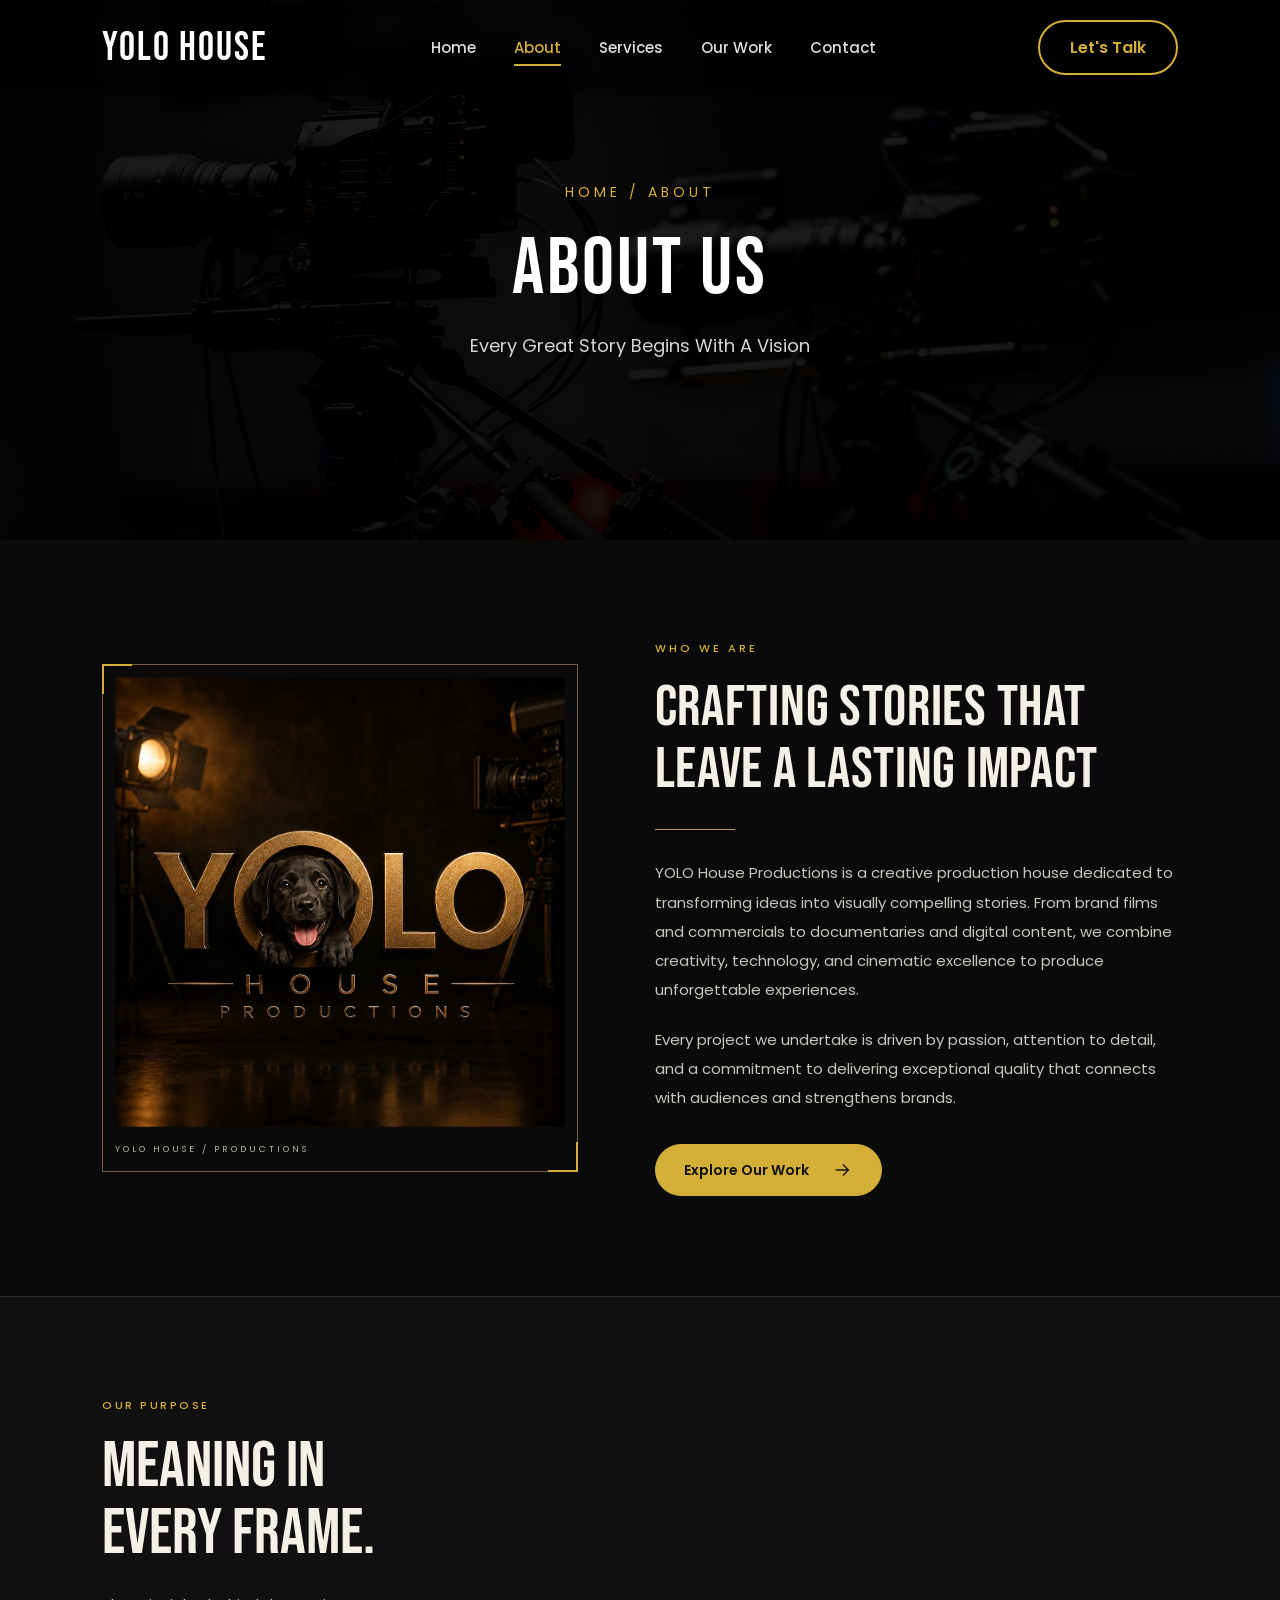
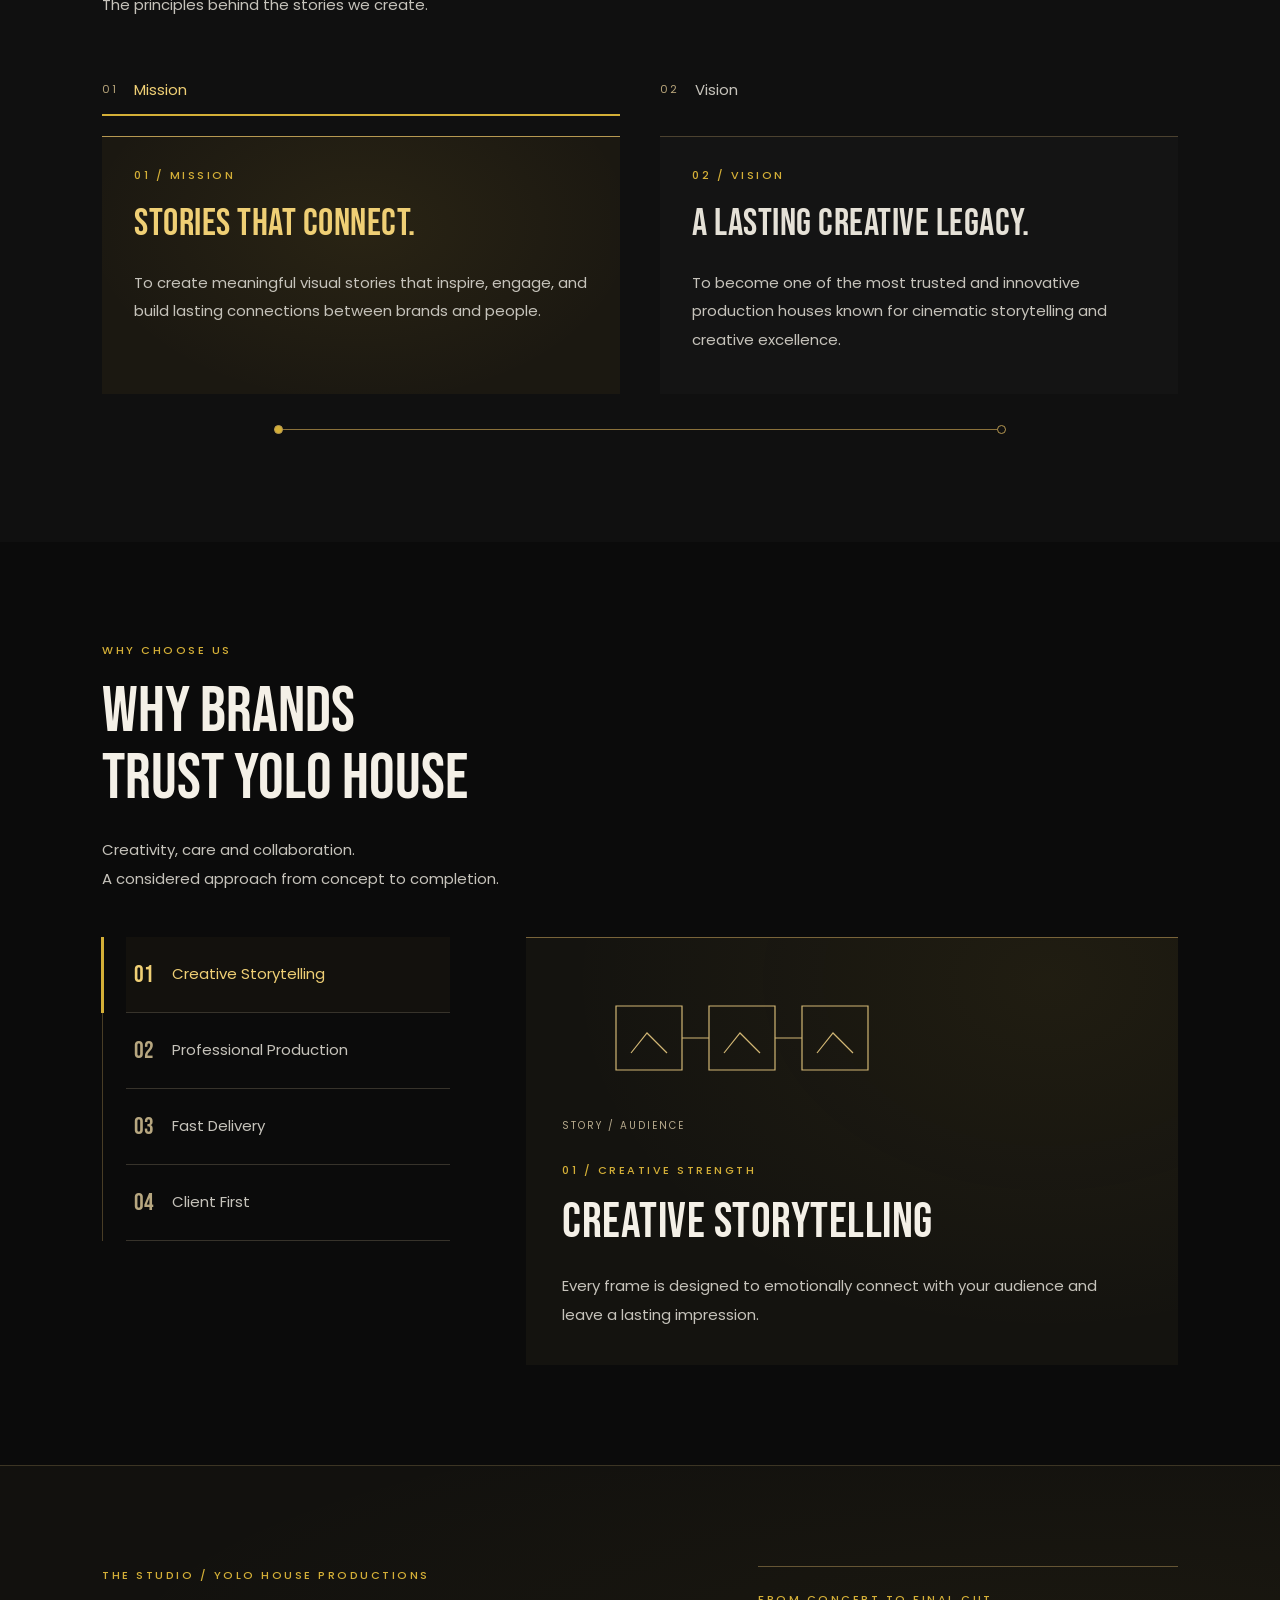
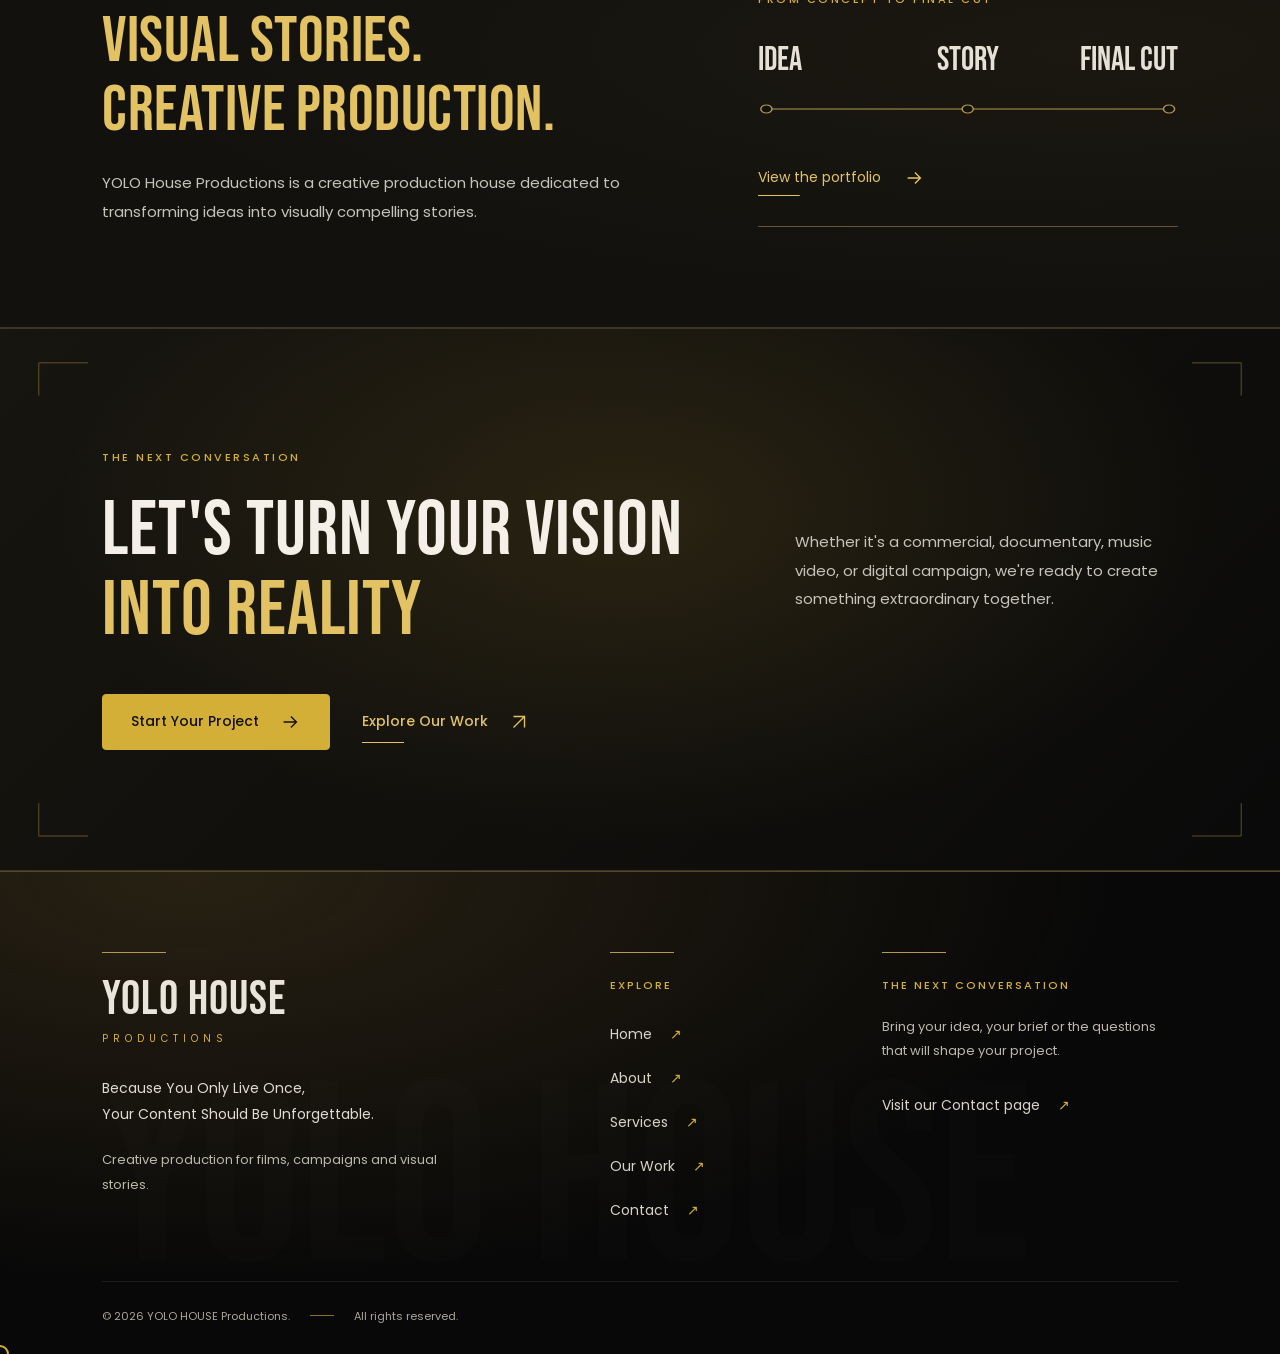
==== commit 86a883cd: "Improve UI and fix website navigation links" ====
--- a/about.html
+++ b/about.html
@@ -15,6 +15,8 @@
     <link href="https://fonts.googleapis.com/css2?family=Poppins:wght@300;400;500;600;700&family=Bebas+Neue&display=swap" rel="stylesheet">
 
     <link rel="stylesheet" href="style.css">
+
+<noscript><style>.preloader{display:none;}</style></noscript>
 
 </head>
 
@@ -78,57 +80,37 @@
 
 <!--================ OUR STORY ================-->
 
-<section class="about-story">
-
+<section class="about-story studio-section" aria-labelledby="story-title">
     <div class="story-image">
-
-        <img src="images/about.jpg" alt="About YOLO House">
-
-    </div>
-
+        <div class="story-image-media">
+            <img src="images/about.jpg" alt="YOLO HOUSE Productions gold wordmark with a puppy, cinema camera and studio light" width="1129" height="1129" loading="lazy" decoding="async" data-story-image>
+        </div>
+        <span class="story-image-caption" aria-hidden="true">YOLO HOUSE / PRODUCTIONS</span>
+    </div>
     <div class="story-content">
-
-        <span class="section-tag">
-
-            WHO WE ARE
-
-        </span>
-
-        <h2>
-
-            Crafting Stories That Leave A Lasting Impact
-
-        </h2>
-
-        <p>
-
-            YOLO House Productions is a creative production house dedicated to transforming ideas into visually compelling stories. From brand films and commercials to documentaries and digital content, we combine creativity, technology, and cinematic excellence to produce unforgettable experiences.
-
-        </p>
-
-        <p>
-
-            Every project we undertake is driven by passion, attention to detail, and a commitment to delivering exceptional quality that connects with audiences and strengthens brands.
-
-        </p>
-
-        <a href="portfolio.html" class="btn">
-
-            Explore Our Work
-
-        </a>
-
-    </div>
-
+        <span class="section-tag story-entrance">WHO WE ARE</span>
+        <h2 class="story-entrance" id="story-title">Crafting Stories That Leave A Lasting Impact</h2>
+        <span class="story-divider" aria-hidden="true"></span>
+        <p class="story-entrance">YOLO House Productions is a creative production house dedicated to transforming ideas into visually compelling stories. From brand films and commercials to documentaries and digital content, we combine creativity, technology, and cinematic excellence to produce unforgettable experiences.</p>
+        <p class="story-entrance">Every project we undertake is driven by passion, attention to detail, and a commitment to delivering exceptional quality that connects with audiences and strengthens brands.</p>
+        <a href="portfolio.html" class="story-work-link story-entrance">Explore Our Work <svg viewBox="0 0 24 24" aria-hidden="true"><path d="M5 12h14m-6-6 6 6-6 6"/></svg></a>
+    </div>
 </section>
 
 <!--================ MISSION & VISION ================-->
 
 <section class="mission-vision studio-section" aria-labelledby="purpose-title">
     <div class="purpose-intro"><span class="studio-kicker">OUR PURPOSE</span><h2 id="purpose-title">Meaning in<br>every frame.</h2><p>The principles behind the stories we create.</p></div>
-    <div class="purpose-copy">
-        <article><span class="studio-kicker">01 / MISSION</span><h3>Stories that connect.</h3><p>To create meaningful visual stories that inspire, engage, and build lasting connections between brands and people.</p></article>
-        <article><span class="studio-kicker">02 / VISION</span><h3>A lasting creative legacy.</h3><p>To become one of the most trusted and innovative production houses known for cinematic storytelling and creative excellence.</p></article>
+    <div class="purpose-experience" data-active="0">
+        <div class="purpose-selectors" aria-label="Mission and Vision" hidden>
+            <button type="button" id="purpose-control-0" aria-controls="purpose-panel-0" data-purpose-select="0"><span aria-hidden="true">01</span>Mission</button>
+            <button type="button" id="purpose-control-1" aria-controls="purpose-panel-1" data-purpose-select="1"><span aria-hidden="true">02</span>Vision</button>
+        </div>
+        <div class="purpose-panels">
+            <article class="purpose-panel" id="purpose-panel-0" aria-labelledby="purpose-heading-0"><span class="studio-kicker">01 / MISSION</span><h3 id="purpose-heading-0">Stories that connect.</h3><p>To create meaningful visual stories that inspire, engage, and build lasting connections between brands and people.</p></article>
+            <article class="purpose-panel" id="purpose-panel-1" aria-labelledby="purpose-heading-1"><span class="studio-kicker">02 / VISION</span><h3 id="purpose-heading-1">A lasting creative legacy.</h3><p>To become one of the most trusted and innovative production houses known for cinematic storytelling and creative excellence.</p></article>
+        </div>
+        <div class="purpose-connector" aria-hidden="true"><span></span><i></i><i></i></div>
     </div>
 </section>
 
@@ -138,67 +120,103 @@
 
 <section class="why-us studio-section" aria-labelledby="why-title">
     <div class="why-intro"><span class="studio-kicker">WHY CHOOSE US</span><h2 id="why-title">Why Brands<br>Trust YOLO House</h2><p>Creativity, care and collaboration.<br>A considered approach from concept to completion.</p></div>
-    <ol class="feature-list"><li><span class="feature-number" aria-hidden="true">01</span><div><h3>Creative Storytelling</h3><p>Every frame is designed to emotionally connect with your audience and leave a lasting impression.</p></div></li>
-<li><span class="feature-number" aria-hidden="true">02</span><div><h3>Professional Production</h3><p>High-end cameras, lighting, audio, and editing ensure cinematic quality in every project.</p></div></li>
-<li><span class="feature-number" aria-hidden="true">03</span><div><h3>Fast Delivery</h3><p>We value your deadlines and deliver projects without compromising creativity or quality.</p></div></li>
-<li><span class="feature-number" aria-hidden="true">04</span><div><h3>Client First</h3><p>Every project is built around collaboration, transparency, and complete client satisfaction.</p></div></li></ol>
+    <div class="strength-experience">
+        <div class="strength-selector" aria-label="Creative strengths" hidden>
+            <span class="strength-track" aria-hidden="true"><i></i></span>
+            <button type="button" id="strength-tab-0" aria-controls="strength-panel-0"><span aria-hidden="true">01</span>Creative Storytelling</button>
+            <button type="button" id="strength-tab-1" aria-controls="strength-panel-1"><span aria-hidden="true">02</span>Professional Production</button>
+            <button type="button" id="strength-tab-2" aria-controls="strength-panel-2"><span aria-hidden="true">03</span>Fast Delivery</button>
+            <button type="button" id="strength-tab-3" aria-controls="strength-panel-3"><span aria-hidden="true">04</span>Client First</button>
+        </div>
+        <div class="strength-panels">
+            <article class="strength-panel" id="strength-panel-0" aria-labelledby="strength-title-0">
+                <div class="strength-graphic" aria-hidden="true"><svg viewBox="0 0 300 150" focusable="false"><path d="M24 38h66v64H24z M117 38h66v64h-66z M210 38h66v64h-66z M90 70h27m66 0h27 M39 85l16-20 20 20 M132 85l16-20 20 20 M225 85l16-20 20 20" pathLength="100"/></svg><span>Story / audience</span></div>
+                <span class="studio-kicker">01 / CREATIVE STRENGTH</span>
+                <h3 id="strength-title-0">Creative Storytelling</h3><p>Every frame is designed to emotionally connect with your audience and leave a lasting impression.</p>
+            </article>
+            <article class="strength-panel" id="strength-panel-1" aria-labelledby="strength-title-1">
+                <div class="strength-graphic" aria-hidden="true"><svg viewBox="0 0 300 150" focusable="false"><path d="M55 36H30v25m215-25h25v25M30 89v25h25m190 0h25V89 M107 43h86v62h-86z M135 74h30m-15-15v30 M72 61v26m156-26v26" pathLength="100"/></svg><span>Picture / light / sound</span></div>
+                <span class="studio-kicker">02 / CREATIVE STRENGTH</span>
+                <h3 id="strength-title-1">Professional Production</h3><p>High-end cameras, lighting, audio, and editing ensure cinematic quality in every project.</p>
+            </article>
+            <article class="strength-panel" id="strength-panel-2" aria-labelledby="strength-title-2">
+                <div class="strength-graphic" aria-hidden="true"><svg viewBox="0 0 300 150" focusable="false"><path d="M28 72h240m-22-18 18 18-18 18 M54 42v60m72-60v60m72-60v60 M40 116h28m44 0h28m44 0h28" pathLength="100"/></svg><span>Brief / edit / delivery</span></div>
+                <span class="studio-kicker">03 / CREATIVE STRENGTH</span>
+                <h3 id="strength-title-2">Fast Delivery</h3><p>We value your deadlines and deliver projects without compromising creativity or quality.</p>
+            </article>
+            <article class="strength-panel" id="strength-panel-3" aria-labelledby="strength-title-3">
+                <div class="strength-graphic" aria-hidden="true"><svg viewBox="0 0 300 150" focusable="false"><path d="M74 40a34 34 0 1 0 0 68a34 34 0 1 0 0-68 M150 40a34 34 0 1 0 0 68a34 34 0 1 0 0-68 M226 40a34 34 0 1 0 0 68a34 34 0 1 0 0-68 M74 74h152" pathLength="100"/></svg><span>Shared direction</span></div>
+                <span class="studio-kicker">04 / CREATIVE STRENGTH</span>
+                <h3 id="strength-title-3">Client First</h3><p>Every project is built around collaboration, transparency, and complete client satisfaction.</p>
+            </article>
+        </div>
+    </div>
 </section>
 
 <!--================ COMPANY STATS ================-->
 
 <section class="company-stats studio-section" aria-labelledby="stats-title">
-    <div class="studio-heading"><div><span class="studio-kicker">THE STUDIO / IN NUMBERS</span><h2 id="stats-title">Experience behind the lens.</h2></div></div>
-    <dl class="studio-stats"><div><dt>Years of Experience</dt><dd>18+</dd></div><div><dt>Completed Projects</dt><dd>100+</dd></div><div><dt>Happy Clients</dt><dd>50+</dd></div><div><dt>Creative Professionals</dt><dd>15+</dd></div></dl>
-    <p class="verification-note">Figures from the existing studio profile; owner confirmation pending.</p>
+    <div class="credibility-identity">
+        <span class="studio-kicker">THE STUDIO / YOLO HOUSE PRODUCTIONS</span>
+        <h2 id="stats-title">Visual stories.<br>Creative production.</h2>
+        <p>YOLO House Productions is a creative production house dedicated to transforming ideas into visually compelling stories.</p>
+    </div>
+    <div class="credibility-craft">
+        <span class="studio-kicker">FROM CONCEPT TO FINAL CUT</span>
+        <div class="credibility-sequence">
+            <span>Idea</span><span>Story</span><span>Final cut</span>
+            <svg viewBox="0 0 300 30" preserveAspectRatio="none" aria-hidden="true" focusable="false"><path d="M6 15H294" pathLength="100"/><circle cx="6" cy="15" r="4"/><circle cx="150" cy="15" r="4"/><circle cx="294" cy="15" r="4"/></svg>
+        </div>
+        <a class="credibility-work-link" href="portfolio.html">View the portfolio <svg viewBox="0 0 24 24" aria-hidden="true"><path d="M5 12h14m-6-6 6 6-6 6"/></svg></a>
+    </div>
 </section>
 
 <!--================ CALL TO ACTION ================-->
 
-<section class="cta about-cta">
-
-    <h2>
-
-        Let's Turn Your Vision Into Reality
-
-    </h2>
-
-    <p>
-
-        Whether it's a commercial, documentary, music video, or digital campaign,
-        we're ready to create something extraordinary together.
-
-    </p>
-
-    <a href="contact.html" class="primary-btn">
-
-        Start Your Project
-
-    </a>
-
+<section class="home-project-cta about-project-cta studio-section" aria-labelledby="about-closing-title">
+    <svg class="project-cta-frame" viewBox="0 0 1000 600" preserveAspectRatio="none" aria-hidden="true" focusable="false">
+        <path d="M52 12H12v40m936-40h40v40M12 548v40h40m896 0h40v-40" vector-effect="non-scaling-stroke"/>
+    </svg>
+    <div class="project-cta-content">
+        <span class="studio-kicker">THE NEXT CONVERSATION</span>
+        <h2 id="about-closing-title">Let's Turn Your Vision<br><span>Into Reality</span></h2>
+        <p>Whether it's a commercial, documentary, music video, or digital campaign, we're ready to create something extraordinary together.</p>
+        <div class="project-cta-actions">
+            <a class="project-cta-primary" href="contact.html">Start Your Project <svg viewBox="0 0 24 24" aria-hidden="true"><path d="M5 12h14m-6-6 6 6-6 6"/></svg></a>
+            <a class="project-cta-secondary" href="portfolio.html">Explore Our Work <svg viewBox="0 0 24 24" aria-hidden="true"><path d="M6 18 18 6M6 6h12v12"/></svg></a>
+        </div>
+    </div>
 </section>
 
 <!--================ FOOTER ================-->
 
-<footer>
-
-    <h2>
-
-        YOLO HOUSE PRODUCTIONS
-
-    </h2>
-
-    <p>
-
-        Crafting Stories • Creating Experiences • Inspiring Audiences
-
-    </p>
-
-    <p>
-
-        © 2026 YOLO House Productions. All Rights Reserved.
-
-    </p>
-
+<footer class="home-footer studio-section" aria-labelledby="footer-brand">
+    <div class="footer-wordmark" aria-hidden="true">YOLO HOUSE</div>
+    <div class="footer-layout">
+        <div class="footer-column footer-brand">
+            <a class="footer-logo" href="index.html" id="footer-brand">YOLO HOUSE<span>PRODUCTIONS</span></a>
+            <p class="footer-tagline">Because You Only Live Once,<br>Your Content Should Be Unforgettable.</p>
+            <p>Creative production for films, campaigns and visual stories.</p>
+        </div>
+        <nav class="footer-column footer-navigation" aria-label="Footer navigation">
+            <h2>EXPLORE</h2>
+            <a href="index.html">Home <span aria-hidden="true">&#8599;</span></a>
+            <a href="about.html" aria-current="page">About <span aria-hidden="true">&#8599;</span></a>
+            <a href="services.html">Services <span aria-hidden="true">&#8599;</span></a>
+            <a href="portfolio.html">Our Work <span aria-hidden="true">&#8599;</span></a>
+            <a href="contact.html">Contact <span aria-hidden="true">&#8599;</span></a>
+        </nav>
+        <div class="footer-column footer-contact">
+            <h2>THE NEXT CONVERSATION</h2>
+            <p>Bring your idea, your brief or the questions that will shape your project.</p>
+            <a class="footer-contact-link" href="contact.html">Visit our Contact page <span aria-hidden="true">&#8599;</span></a>
+        </div>
+    </div>
+    <div class="footer-bottom">
+        <p>© <span data-footer-year>2026</span> YOLO HOUSE Productions.</p>
+        <span class="footer-separator" aria-hidden="true"></span>
+        <p>All rights reserved.</p>
+    </div>
 </footer>
 
 <script src="main.js"></script>
--- a/style.css
+++ b/style.css
@@ -1,4 +1,3 @@
-@import url('https://fonts.googleapis.com/css2?family=Bebas+Neue&family=Poppins:wght@300;400;500;600;700&display=swap');
 
 
 :root{
@@ -86,7 +85,7 @@
 
 }
 
-.logo h2{
+.logo h2, .home-page .logo-title{
 
     font-family:'Bebas Neue',sans-serif;
 
@@ -325,7 +324,7 @@
 
     }
 
-    .logo h2{
+    .logo h2, .home-page .logo-title{
 
         font-size:32px;
 
@@ -468,7 +467,7 @@
 .hero-content h2{font-size:34px; font-weight:300; color:#ddd; margin-bottom:30px; letter-spacing:4px;}
 .hero-content .hero-description{width:100%; max-width:700px; margin:0 auto; font-size:18px; line-height:1.9; color:#cfcfcf; letter-spacing:normal;}
 .hero-stats{display:flex; justify-content:center; gap:70px; margin-top:40px;}
-.hero-stats h3{font-size:48px; color:var(--gold); margin-bottom:5px;}
+.hero-stats h3, .hero-stats .hero-stat-value{font-size:48px; color:var(--gold); margin-bottom:5px;}
 .hero-stats span{font-size:15px; color:#bbb; letter-spacing:2px;}
 @media(max-width:1100px){
     .hero-content h1{font-size:70px; line-height:1.07;}
@@ -488,7 +487,7 @@
     .hero-content .hero-tag{font-size:11px; letter-spacing:3px;}
     .hero-content .hero-description{font-size:14px; line-height:1.7;}
     .hero-stats{gap:24px;}
-    .hero-stats h3{font-size:36px;}
+    .hero-stats h3, .hero-stats .hero-stat-value{font-size:36px;}
 }
 
 /*==========================================
@@ -581,7 +580,7 @@
 
 }
 
-.right h5{
+.right h5, .home-page .right .home-eyebrow{
 
     color:var(--gold);
 
@@ -649,7 +648,7 @@
     COMMON TITLES
 ==========================================*/
 
-section h5{
+section h5, .home-page .home-eyebrow{
 
     color:var(--gold);
 
@@ -695,6 +694,62 @@
 ==========================================*/
 
 /* Studio components: shared by the redesigned sections only. */
+.home-approach{
+    display:grid;
+    grid-template-columns:1fr 1.15fr;
+    gap:80px;
+    align-items:start;
+    background:linear-gradient(125deg,#17150f,#0c0c0c 60%);
+    border-block:1px solid #3a3324;
+}
+.approach-intro h2{font-size:clamp(44px,5vw,72px); line-height:1.05; margin:18px 0 24px;}
+.approach-intro > p{color:#c6c3bb; font-size:15px; line-height:1.9; max-width:410px;}
+.approach-graphic{margin-top:38px; padding:24px 0 0; border-top:1px solid #443b28;}
+.approach-graphic > svg{display:block; width:100%; height:auto; margin:8px 0; overflow:visible;}
+.approach-frame{fill:none; stroke:#6d5b31; stroke-width:1;}
+.approach-track,.approach-progress{fill:none; stroke-width:2;}
+.approach-track{stroke:#776235;}
+.approach-progress{stroke:#e2c263; stroke-dasharray:100; stroke-dashoffset:calc(100 - var(--approach-progress,0)); transition:stroke-dashoffset .4s ease;}
+.approach-node circle{fill:#14130f; stroke:#9c8346; stroke-width:2; transition:fill .25s,stroke .25s;}
+.approach-node text{fill:#c6c3bb; text-anchor:middle; font-family:'Bebas Neue',sans-serif; font-size:20px;}
+.approach-node.is-active circle{fill:#e2c263; stroke:#e2c263;}
+.approach-node.is-active text{fill:#e2c263;}
+.approach-graphic .approach-status{color:#e2c263; font-size:12px; letter-spacing:1px; line-height:1.8; margin:0; min-height:22px;}
+.approach-steps{border-top:1px solid #4a4030;}
+.approach-step{position:relative; border-bottom:1px solid #4a4030;}
+.approach-step summary{
+    display:grid;
+    grid-template-columns:36px minmax(0,1fr) 20px;
+    align-items:center;
+    gap:20px;
+    min-height:94px;
+    padding:20px 8px;
+    cursor:pointer;
+    list-style:none;
+    transition:background .2s;
+}
+.approach-step summary::-webkit-details-marker{display:none;}
+.approach-number{font-family:'Bebas Neue',sans-serif; color:#e2c263; font-size:28px;}
+.approach-step-title{display:block; font-size:20px; line-height:1.4; color:#f4f0e7;}
+.approach-step-subtitle{display:block; color:#c6c3bb; font-size:12px; line-height:1.7; margin-top:5px;}
+.approach-step summary > svg{width:20px; height:20px; fill:none; stroke:#e2c263; stroke-width:1.5; transition:transform .25s;}
+.approach-step[open] summary > svg{transform:rotate(45deg);}
+.approach-step summary:hover,.approach-step summary:focus-visible{background:#d4af370a;}
+.approach-step summary:focus-visible{outline:2px solid #efcf75; outline-offset:4px;}
+.approach-step[open]::before{content:""; position:absolute; top:24px; left:-12px; width:2px; height:46px; background:#e2c263;}
+.approach-detail{padding:0 28px 24px 64px; min-height:140px;}
+.approach-detail p{color:#c6c3bb; font-size:14px; line-height:1.9; margin:0;}
+.approach-detail .approach-question{color:#e2c263; font-size:12px; line-height:1.8; margin-top:16px;}
+.home-approach.approach-enhanced:not(.is-in-view) .approach-track{stroke-dasharray:100; stroke-dashoffset:100;}
+.home-approach.approach-enhanced .approach-track{stroke-dasharray:100; stroke-dashoffset:0; transition:stroke-dashoffset .7s ease;}
+.home-approach.approach-enhanced:not(.is-in-view) .approach-step{opacity:0; transform:translateY(6px);}
+.home-approach.approach-enhanced .approach-step{transition:opacity .35s ease,transform .35s ease;}
+.home-approach.is-in-view .approach-step:nth-child(2){transition-delay:.05s;}
+.home-approach.is-in-view .approach-step:nth-child(3){transition-delay:.1s;}
+.home-approach.is-in-view .approach-step:nth-child(4){transition-delay:.15s;}
+@media(max-width:992px){.home-approach{grid-template-columns:1fr; gap:40px;}.approach-graphic{max-width:480px;}}
+@media(max-width:576px){.approach-step summary{gap:14px; grid-template-columns:30px minmax(0,1fr) 20px;}.approach-step-title{font-size:18px;}.approach-detail{padding-left:52px; padding-right:8px; min-height:180px;}.approach-step[open]::before{left:-8px;}}
+
 .studio-section{color:#f4f0e7; padding:100px 8%;}
 .studio-heading{display:flex; justify-content:space-between; align-items:flex-end; gap:40px; margin-bottom:48px;}
 .studio-kicker{display:block; color:var(--gold); font-size:11px; font-weight:500; letter-spacing:2.5px; line-height:1.6;}
@@ -812,6 +867,117 @@
     transform:scale(1.12);
 }
 
+/* Homepage gallery triggers retain the existing .item geometry and effects. */
+.project-trigger{
+    display:block;
+    width:100%;
+    min-width:0;
+    padding:0;
+    border:0;
+    background:transparent;
+    color:inherit;
+    font:inherit;
+    cursor:pointer;
+}
+
+/* Native dialog top layer keeps the cinematic viewer above the fixed header. */
+body.project-viewer-open{position:fixed; width:100%; overflow:hidden;}
+.project-lightbox{
+    position:fixed;
+    inset:0;
+    width:100%;
+    max-width:none;
+    height:100vh;
+    height:100dvh;
+    max-height:none;
+    margin:0;
+    padding:0;
+    border:0;
+    background:#050505;
+    color:#f4f0e7;
+    font-family:'Poppins',sans-serif;
+    overflow:hidden;
+    overscroll-behavior:contain;
+    isolation:isolate;
+}
+.project-lightbox[open]{animation:viewer-open .24s ease-out;}
+.project-lightbox::backdrop{background:rgba(0,0,0,.96); animation:viewer-open .24s ease-out;}
+.viewer-background{position:absolute; inset:0; overflow:hidden; pointer-events:none;}
+.viewer-background-layer{
+    position:absolute;
+    inset:-32px;
+    background-position:center;
+    background-size:cover;
+    filter:blur(22px) brightness(.24);
+    opacity:0;
+    transition:opacity .35s ease;
+}
+.viewer-background-layer.is-visible{opacity:1;}
+.viewer-layout{
+    position:relative;
+    display:grid;
+    grid-template-rows:auto minmax(0,1fr) auto;
+    gap:20px;
+    height:100%;
+    padding:max(24px,env(safe-area-inset-top)) max(24px,env(safe-area-inset-right)) max(24px,env(safe-area-inset-bottom)) max(24px,env(safe-area-inset-left));
+}
+.viewer-topbar{display:flex; justify-content:space-between; align-items:center; gap:24px; min-width:0;}
+.viewer-meta{min-width:0;}
+.viewer-meta p{margin:0;}
+.viewer-counter{color:#e2c263; font-size:13px; font-weight:500; letter-spacing:3px; font-variant-numeric:tabular-nums;}
+.viewer-title{color:#f4f0e7; font-size:14px; line-height:1.6; max-width:60vw; overflow-wrap:anywhere;}
+.viewer-stage{display:grid; place-items:center; min-width:0; min-height:0; touch-action:pan-y pinch-zoom;}
+.viewer-image{
+    display:block;
+    width:auto;
+    height:auto;
+    max-width:100%;
+    max-height:100%;
+    object-fit:contain;
+    opacity:1;
+    transform:scale(1);
+    transition:opacity .18s ease,transform .25s ease;
+    box-shadow:0 20px 70px #0008;
+    user-select:none;
+    -webkit-user-select:none;
+}
+.project-lightbox[data-state="loading"] .viewer-image{opacity:0; transform:scale(.985);}
+.viewer-loading,.viewer-error{grid-area:1/1; max-width:360px; text-align:center; color:#e5decc; font-size:14px; line-height:1.8;}
+.viewer-image{grid-area:1/1;}
+.viewer-error p{margin-bottom:20px;}
+.viewer-navigation{display:flex; justify-content:center; gap:20px;}
+.viewer-control{
+    display:inline-flex;
+    align-items:center;
+    justify-content:center;
+    gap:14px;
+    min-width:48px;
+    min-height:48px;
+    padding:12px 20px;
+    border:1px solid #a68b42;
+    border-radius:4px;
+    background:rgba(10,10,10,.65);
+    color:#e2c263;
+    font:inherit;
+    font-size:13px;
+    line-height:1.4;
+    cursor:pointer;
+    transition:background .2s,border-color .2s,color .2s;
+}
+.viewer-close{padding:12px; flex-shrink:0;}
+.viewer-control svg{width:22px; height:22px; fill:none; stroke:currentColor; stroke-width:1.5;}
+.viewer-control:hover{background:#242014; border-color:#e2c263; color:#fff0bc;}
+.viewer-control:focus-visible{outline:2px solid #efcf75; outline-offset:4px;}
+.project-lightbox [hidden]{display:none;}
+@keyframes viewer-open{from{opacity:0;}to{opacity:1;}}
+@media(max-width:768px){
+    .viewer-layout{gap:16px; padding:max(16px,env(safe-area-inset-top)) max(16px,env(safe-area-inset-right)) max(16px,env(safe-area-inset-bottom)) max(16px,env(safe-area-inset-left));}
+    .viewer-navigation{gap:16px;}
+    .viewer-control{padding-inline:16px;}
+    .viewer-close{padding:12px;}
+    .viewer-background-layer{filter:blur(16px) brightness(.24);}
+}
+
 /*==========================================
     CTA
 ==========================================*/
@@ -824,6 +990,47 @@
 .cta h2{
     margin-bottom:35px;
     font-size:65px;
+}
+
+/* Homepage-only invitation; no generic CTA or magnetic-button classes. */
+.home-project-cta{
+    position:relative;
+    isolation:isolate;
+    overflow:hidden;
+    background:#10100d;
+    text-align:center;
+    border-block:1px solid #3c3524;
+}
+.home-project-cta::before{
+    content:"";
+    position:absolute;
+    inset:0;
+    z-index:-1;
+    background:radial-gradient(ellipse at var(--cta-spot-x,50%) var(--cta-spot-y,35%),rgba(212,175,55,.12),transparent 65%),linear-gradient(135deg,#17150f,#0a0a0a);
+    pointer-events:none;
+}
+.project-cta-frame{position:absolute; inset:24px; width:calc(100% - 48px); height:calc(100% - 48px); fill:none; stroke:#8a713b; stroke-width:1; opacity:.65; pointer-events:none;}
+.project-cta-content{max-width:1000px; margin:20px auto;}
+.project-cta-content h2{font-family:'Bebas Neue',sans-serif; font-size:clamp(46px,7vw,100px); line-height:1.05; letter-spacing:1px; margin:22px 0 28px; text-wrap:balance;}
+.project-cta-content h2 span{color:#e2c263;}
+.project-cta-content > p{max-width:570px; margin:0 auto; color:#c6c3bb; font-size:15px; line-height:1.9;}
+.project-cta-actions{display:flex; justify-content:center; align-items:center; gap:32px; margin-top:36px;}
+.project-cta-primary,.project-cta-secondary{display:inline-flex; justify-content:center; align-items:center; gap:20px; min-height:52px; font-size:14px; font-weight:500; line-height:1.5;}
+.project-cta-primary{padding:16px 28px; border:1px solid #d4af37; border-radius:4px; color:#111; background:#d4af37; transition:background .25s,border-color .25s,box-shadow .25s;}
+.project-cta-primary:hover,.project-cta-primary:focus-visible{background:#e2c263; border-color:#e2c263; box-shadow:0 0 24px #d4af3718;}
+.project-cta-primary svg,.project-cta-secondary svg{width:22px; height:22px; fill:none; stroke:currentColor; stroke-width:1.5; flex-shrink:0;}
+.project-cta-secondary{position:relative; padding:14px 0; color:#e2c263;}
+.project-cta-secondary::after{content:""; position:absolute; bottom:5px; left:0; width:100%; height:1px; background:currentColor; transform:scaleX(.25); transform-origin:left; transition:transform .3s ease;}
+.project-cta-secondary:hover::after,.project-cta-secondary:focus-visible::after{transform:scaleX(1);}
+.project-cta-primary:focus-visible,.project-cta-secondary:focus-visible{outline:2px solid #efcf75; outline-offset:6px;}
+.home-project-cta.cta-enhanced:not(.is-in-view) .project-cta-content{opacity:0; transform:translateY(8px);}
+.home-project-cta.cta-enhanced .project-cta-content{transition:opacity .5s ease,transform .5s ease;}
+@media(max-width:576px){
+    .project-cta-frame{inset:16px; width:calc(100% - 32px); height:calc(100% - 32px);}
+    .project-cta-content{margin:16px auto;}
+    .project-cta-content h2{letter-spacing:.5px;}
+    .project-cta-actions{flex-direction:column; gap:16px; margin-top:28px;}
+    .project-cta-primary{width:100%; max-width:300px; padding-inline:20px;}
 }
 
 /*==========================================
@@ -970,7 +1177,7 @@
     padding:70px 20px;
 }
 
-.logo h2{
+.logo h2, .home-page .logo-title{
     font-size:30px;
 }
 
@@ -1304,211 +1511,64 @@
 
 /*================ STORY SECTION ================*/
 
-.about-story{
-
-    display:grid;
-
-    grid-template-columns:1fr 1fr;
-
-    align-items:center;
-
-    gap:80px;
-
-    padding:120px 8%;
-
-    background:#0a0a0a;
-
-}
-
-.story-image{
-
-    overflow:hidden;
-
-    border-radius:15px;
-
-}
-
-.story-image img{
-
-    width:100%;
-
-    display:block;
-
-    transition:.6s;
-
-}
-
-.story-image:hover img{
-
-    transform:scale(1.08);
-
-}
-
-.story-content .section-tag{
-
-    display:inline-block;
-
-    color:var(--gold);
-
-    letter-spacing:3px;
-
-    margin-bottom:20px;
-
-    font-size:14px;
-
-}
-
-.story-content h2{
-
-    font-size:48px;
-
-    color:#fff;
-
-    line-height:1.3;
-
-    margin-bottom:30px;
-
-}
-
-.story-content p{
-
-    color:#c8c8c8;
-
-    line-height:1.9;
-
-    margin-bottom:22px;
-
-    font-size:16px;
-
-}
-
-.story-content .btn{
-
-    display:inline-block;
-
-    margin-top:20px;
-
-    padding:15px 40px;
-
-    background:var(--gold);
-
-    color:#111;
-
-    text-decoration:none;
-
-    font-weight:600;
-
-    border-radius:50px;
-
-    transition:.4s;
-
-}
-
-.story-content .btn:hover{
-
-    transform:translateY(-5px);
-
-    box-shadow:0 10px 30px rgba(212,175,55,.35);
-
-}
+/* About story: a framed image and an editorial reading column. */
+.about-story{display:grid;grid-template-columns:minmax(0,1fr) minmax(0,1.1fr);align-items:center;gap:clamp(40px,6vw,90px);background:#0a0a0a;}
+.about-story .story-image{position:relative;min-width:0;padding:12px;border:1px solid #71603b;}
+.about-story .story-image::before,.about-story .story-image::after{content:"";position:absolute;width:28px;height:28px;pointer-events:none;}
+.about-story .story-image::before{top:-1px;left:-1px;border-top:2px solid #d4af37;border-left:2px solid #d4af37;}
+.about-story .story-image::after{bottom:-1px;right:-1px;border-bottom:2px solid #d4af37;border-right:2px solid #d4af37;}
+.about-story .story-image-media{overflow:hidden;aspect-ratio:1;clip-path:inset(0);transition:clip-path .8s cubic-bezier(.2,.7,.2,1);}
+.about-story .story-image img{width:100%;height:auto;display:block;transform:scale(1);transition:transform .8s ease;}
+.about-story .story-image-caption{display:block;margin:14px 0 2px;font-size:9px;letter-spacing:3px;color:#bcb3a0;line-height:1.8;}
+.about-story .story-content{min-width:0;max-width:620px;}
+.about-story .section-tag{display:block;color:#d4af37;letter-spacing:3px;margin-bottom:20px;font-size:11px;font-weight:500;}
+.about-story .story-content h2{font-family:'Bebas Neue',sans-serif;font-size:clamp(40px,4.5vw,68px);line-height:1.08;letter-spacing:.7px;color:#f4f0e7;margin:0;max-width:540px;text-wrap:balance;}
+.about-story .story-divider{display:block;width:80px;height:1px;background:#b69851;margin:28px 0;transform-origin:left;transition:transform .65s ease .15s;}
+.about-story .story-content p{color:#c8c5bd;line-height:1.95;margin:0 0 20px;font-size:15px;}
+.about-story .story-work-link{display:inline-flex;align-items:center;justify-content:center;gap:22px;min-height:52px;margin-top:12px;padding:14px 28px;border:1px solid #d4af37;border-radius:40px;background:#d4af37;color:#111;font-size:14px;font-weight:600;transition:background .25s,border-color .25s;}
+.about-story .story-work-link svg{width:22px;height:22px;fill:none;stroke:currentColor;stroke-width:1.5;transition:transform .25s;}
+.about-story .story-work-link:hover,.about-story .story-work-link:focus-visible{background:#e2c263;border-color:#e2c263;}
+.about-story .story-work-link:hover svg,.about-story .story-work-link:focus-visible svg{transform:translateX(3px);}
+.about-story .story-work-link:focus-visible{outline:2px solid #efcf75;outline-offset:6px;}
+.about-story .story-entrance{transition:opacity .6s ease,transform .6s ease;}
+.about-story .story-content h2{transition-delay:.08s;}
+.about-story .story-content p:nth-of-type(1){transition-delay:.16s;}
+.about-story .story-content p:nth-of-type(2){transition-delay:.24s;}
+.about-story .story-work-link{transition:opacity .6s ease .32s,transform .6s ease .32s,background .25s,border-color .25s;}
+.about-story.story-enhanced:not(.show):not(:focus-within) .story-image-media{clip-path:inset(0 10% 100% 0);}
+.about-story.story-enhanced:not(.show):not(:focus-within) .story-image img{transform:scale(1.05);}
+.about-story.story-enhanced:not(.show):not(:focus-within) .story-entrance{opacity:0;transform:translateY(12px);}
+.about-story.story-enhanced:not(.show):not(:focus-within) .story-divider{transform:scaleX(0);}
+@media(hover:hover) and (pointer:fine){.about-story.show .story-image:hover img{transform:scale(1.025);}}
+@media(max-width:992px){.about-story{grid-template-columns:1fr;gap:36px;}.about-story .story-image{width:100%;max-width:520px;}.about-story .story-content{max-width:680px;}}
+@media(max-width:576px){.about-story{gap:28px;}.about-story .story-image{padding:8px;}.about-story.about-story .story-content p{font-size:14px;line-height:1.9;}.about-story .story-divider{margin:24px 0;}.about-story .story-work-link{max-width:100%;padding-inline:24px;}}
+@media(prefers-reduced-motion:reduce){.about-story.show .story-image:hover img,.about-story .story-work-link:hover svg,.about-story .story-work-link:focus-visible svg{transform:none;} .about-story .story-image-media,.about-story .story-image img,.about-story .story-entrance,.about-story .story-divider,.about-story .story-work-link svg{transition:none;}.about-story.story-enhanced .story-image-media{clip-path:none;}.about-story.story-enhanced .story-image img,.about-story.story-enhanced .story-entrance,.about-story.story-enhanced .story-divider{transform:none;opacity:1;}}
 
 /* About: editorial purpose, numbered principles, and a typography-led data strip. */
-.mission-vision{display:grid; grid-template-columns:1fr 1.25fr; gap:90px; background:#101010; border-top:1px solid #302c23;}
+.mission-vision{background:#101010;border-top:1px solid #302c23;}
 .purpose-intro h2,.why-intro h2{font-family:'Bebas Neue',sans-serif; font-size:clamp(44px,5vw,68px); line-height:1.05; margin:18px 0 24px;}
 .purpose-intro p,.why-intro p{color:#c6c3bb; line-height:1.9; font-size:15px;}
-.purpose-copy article{padding:8px 0 36px;}
-.purpose-copy article + article{border-top:1px solid #3a3323; padding:36px 0 0;}
-.purpose-copy h3{font-size:24px; line-height:1.4; margin:16px 0;}
-.purpose-copy p{color:#c6c3bb; line-height:1.9; font-size:15px; max-width:520px;}
-.why-us{display:grid; grid-template-columns:1fr 1.25fr; gap:90px; background:#0b0b0b;}
-.feature-list{list-style:none; margin:0; padding:0;}
-.feature-list li{display:grid; grid-template-columns:44px 1fr; gap:24px; padding:28px 0; border-top:1px solid #37332b;}
-.feature-list li:last-child{border-bottom:1px solid #37332b;}
-.feature-number{font-family:'Bebas Neue',sans-serif; font-size:28px; color:var(--gold);}
-.feature-list h3{font-size:20px; line-height:1.4; margin-bottom:12px;}
-.feature-list p{color:#c6c3bb; font-size:14px; line-height:1.85;}
-.company-stats{background:linear-gradient(120deg,#191710,#111); border-block:1px solid #3c3524;}
-.studio-stats{display:grid; grid-template-columns:repeat(4,minmax(0,1fr)); border-block:1px solid #4b4230; padding:36px 0;}
-.studio-stats > div{display:flex; flex-direction:column-reverse; padding:0 28px; border-left:1px solid #4b4230;}
-.studio-stats > div:first-child{padding-left:0; border-left:0;}
-.studio-stats dd{font-family:'Bebas Neue',sans-serif; font-size:clamp(56px,6vw,88px); line-height:1; color:#e2c263; margin-bottom:14px;}
-.studio-stats dt{font-size:13px; color:#d0ccc1; line-height:1.7;}
+.why-us{background:#0b0b0b;}
 .verification-note{font-size:12px; color:#b9b3a5; line-height:1.8; margin-top:24px; max-width:760px;}
-@media(max-width:992px){.mission-vision,.why-us{grid-template-columns:1fr; gap:44px;}.studio-stats > div{padding:0 18px;}}
-@media(max-width:576px){.studio-stats{grid-template-columns:repeat(2,minmax(0,1fr)); gap:32px 0;}.studio-stats > div:nth-child(3){border-left:0; padding-left:0;}.feature-list li{gap:16px;}.purpose-copy h3{font-size:22px;}}
 
 /*================ ABOUT CTA ================*/
 
-.about-cta{
-
-    text-align:center;
-
-    padding:120px 8%;
-
-    background:
-
-    linear-gradient(rgba(0,0,0,.75),rgba(0,0,0,.75)),
-
-    url("images/about.jpg");
-
-    background-size:cover;
-
-    background-position:center;
-
-    background-attachment:fixed;
-
-}
-
-.about-cta h2{
-
-    font-size:54px;
-
-    color:#fff;
-
-    margin-bottom:25px;
-
-}
-
-.about-cta p{
-
-    width:750px;
-
-    max-width:90%;
-
-    margin:0 auto 45px;
-
-    color:#d0d0d0;
-
-    line-height:1.9;
-
-    font-size:17px;
-
-}
+
+
+
+
+
 
 /*================ RESPONSIVE ================*/
 
 @media(max-width:992px){
 
-    .about-story{
-
-        grid-template-columns:1fr;
-
-        gap:50px;
-
-    }
-
     .banner-content h1{
 
         font-size:60px;
 
     }
 
-    .story-content h2{
-
-        font-size:40px;
-
-    }
-
 }
 
 @media(max-width:768px){
@@ -1537,29 +1597,11 @@
 
     }
 
-    .story-content h2{
-
-        font-size:34px;
-
-    }
-
-    .about-cta h2{
-
-        font-size:36px;
-
-    }
-
-}
-
-@media(max-width:576px){
-.about-story,
-.about-cta{
-
-        padding:80px 6%;
-
-    }
-
-}
+
+
+}
+
+
 
 /*=========================================================
     SERVICES PAGE
@@ -2490,6 +2532,13 @@
 
 /* Reduced motion keeps content visible without entrance or decorative movement. */
 @media(prefers-reduced-motion:reduce){
+    .home-project-cta.cta-enhanced .project-cta-content,.project-cta-primary,.project-cta-secondary::after{transition:none;}
+    .home-approach.approach-enhanced .approach-track,.approach-progress,
+    .home-approach.approach-enhanced .approach-step,.approach-step summary,
+    .approach-step summary > svg,.approach-node circle{transition:none;}
+    .project-lightbox[open],.project-lightbox::backdrop{animation:none;}
+    .project-lightbox .viewer-background-layer,.project-lightbox .viewer-control{transition:none;}
+    .project-lightbox[data-state] .viewer-image{transform:none; transition:none;}
     .showcase-frame,.showcase-disclosure summary svg,
     .services [data-service-showcase] .studio-card-image::after{transition:none;}
     .showcase-disclosure[open] .showcase-detail{animation:none;}
@@ -2506,3 +2555,158 @@
     .primary-btn:hover,.card:hover{transform:none;}
     .custom-cursor{display:none;}
 }
+
+/* Homepage closing scene; other page footers retain their existing treatment. */
+.home-footer{position:relative;isolation:isolate;overflow:hidden;padding:80px 8% 28px;text-align:left;background:radial-gradient(ellipse at 15% 0%,#282113 0%,transparent 60%),#080808;border-top:1px solid #554529;}
+.footer-wordmark{position:absolute;bottom:42px;left:8%;z-index:-1;font-family:'Bebas Neue',sans-serif;font-size:clamp(100px,20vw,280px);line-height:1;color:#ffffff03;white-space:nowrap;pointer-events:none;user-select:none;}
+.footer-layout{display:grid;grid-template-columns:1.5fr .7fr 1fr;gap:clamp(32px,5vw,80px);padding-bottom:48px;}
+.home-footer .footer-column{position:relative;padding-top:24px;min-width:0;}
+.footer-column::before{content:"";position:absolute;top:0;left:0;width:64px;height:1px;background:#b69851;transform-origin:left;transition:transform .7s ease;}
+.home-footer.footer-enhanced .footer-column:not(.show)::before{transform:scaleX(0);}
+.home-footer .footer-logo{display:inline-block;font-family:'Bebas Neue',sans-serif;font-size:48px;line-height:1;color:#e9e5da;letter-spacing:1px;}
+.footer-logo span{display:block;margin-top:10px;font-family:'Poppins',sans-serif;font-size:10px;letter-spacing:5px;color:#d4af37;}
+.home-footer p{font-size:13px;line-height:1.9;color:#bbb7ad;margin:20px 0 0;max-width:340px;}
+.home-footer .footer-tagline{color:#e0dcd2;font-size:14px;margin-top:26px;}
+.home-footer h2{font-family:'Poppins',sans-serif;font-size:11px;letter-spacing:2px;line-height:1.7;color:#d4af37;margin:0 0 18px;}
+.home-footer .footer-navigation{position:relative;inset:auto;width:auto;height:auto;display:block;padding:24px 0 0;overflow:visible;transform:none;visibility:visible;background:none;border:0;z-index:auto;transition:none;}
+.home-footer .footer-navigation a,.footer-contact-link{position:relative;display:flex;align-items:center;justify-content:space-between;gap:18px;min-height:44px;width:fit-content;max-width:100%;font-size:14px;color:#d7d3c9;transition:color .25s;}
+.home-footer a:not(.footer-logo)::after{content:"";position:absolute;left:0;bottom:6px;width:100%;height:1px;background:#d4af37;transform:scaleX(0);transform-origin:left;transition:transform .25s;}
+.home-footer a:hover,.home-footer a:focus-visible{color:#e2c263;}
+.home-footer a:hover::after,.home-footer a:focus-visible::after{transform:scaleX(1);}
+.home-footer a span[aria-hidden]{color:#d4af37;transition:transform .25s;}
+.home-footer a:hover span[aria-hidden],.home-footer a:focus-visible span[aria-hidden]{transform:translate(2px,-2px);}
+.home-footer a:focus-visible{outline:2px solid #efcf75;outline-offset:5px;border-radius:2px;}
+.home-footer .footer-contact-link{margin-top:20px;}
+.footer-bottom{display:flex;align-items:center;gap:20px;flex-wrap:wrap;border-top:1px solid #ffffff14;padding-top:24px;}
+.home-footer .footer-bottom p{margin:0;font-size:11px;color:#aaa69c;}
+.footer-separator{width:24px;height:1px;background:#8a713b;}
+@media(max-width:992px){.footer-layout{grid-template-columns:1fr 1fr;gap:36px;}.footer-brand{grid-column:1/-1;}.home-footer{padding:60px 6% 28px;}}
+@media(max-width:576px){.footer-layout{grid-template-columns:1fr;gap:28px;padding-bottom:32px;}.footer-brand{grid-column:auto;}.home-footer{padding-top:44px;}.footer-bottom{gap:12px;padding-right:64px;}.footer-wordmark{bottom:60px;}}
+@media(prefers-reduced-motion:reduce){.home-footer .footer-column::before,.home-footer a,.home-footer a::after,.home-footer a span[aria-hidden]{transition:none;}.home-footer.footer-enhanced .footer-column:not(.show)::before{transform:none;}}
+
+/* Homepage semantics and progressive enhancement preserve the approved layout. */
+.home-page .logo-title{display:block;font-weight:500;}
+.home-page .hero-stats .hero-stat-value{display:block;letter-spacing:normal;font-weight:500;}
+.home-page .home-eyebrow{display:block;font-size:.83em;font-weight:500;}
+.home-page .about .left img{height:auto;}
+.skip-link{position:fixed;top:12px;left:12px;z-index:10000;padding:14px 20px;background:#d4af37;color:#111;transform:translateY(-180%);}
+.skip-link:focus{transform:none;outline:2px solid #fff;outline-offset:3px;}
+.home-page #main-content:focus-visible{outline:2px solid #efcf75;outline-offset:-2px;}
+.home-page:not(.motion-ready) :is(.about,.services,.portfolio,.item){opacity:1;transform:none;}
+.home-page :is(.about,.services,.portfolio,.item):focus-within{opacity:1;transform:none;}
+.home-page #progress-bar{transform:scaleX(0);transform-origin:left;width:100%;transition:none;pointer-events:none;}
+
+/* About Mission & Vision: connected emphasis on desktop, accessible tabs on mobile. */
+.mission-vision .purpose-intro{max-width:760px;margin-bottom:44px;}
+.mission-vision .purpose-experience{position:relative;isolation:isolate;}
+.mission-vision .purpose-selectors{display:grid;grid-template-columns:1fr 1fr;gap:40px;margin-bottom:20px;}
+.mission-vision .purpose-selectors[hidden]{display:none;}
+.mission-vision .purpose-selectors button{position:relative;display:flex;align-items:center;gap:16px;min-height:52px;padding:12px 0;border:0;background:none;color:#c6c3bb;font:inherit;font-size:15px;text-align:left;cursor:pointer;transition:color .25s;}
+.mission-vision .purpose-selectors button span{font-size:11px;color:#b8a57a;letter-spacing:2px;}
+.mission-vision .purpose-selectors button::after{content:"";position:absolute;bottom:0;left:0;width:100%;height:2px;background:#d4af37;transform:scaleX(0);transform-origin:left;transition:transform .35s ease;}
+.mission-vision .purpose-selectors button.is-active{color:#efcf75;}
+.mission-vision .purpose-selectors button.is-active::after{transform:scaleX(1);}
+.mission-vision .purpose-selectors button:focus-visible{outline:2px solid #efcf75;outline-offset:5px;}
+.mission-vision .purpose-panels{display:grid;grid-template-columns:minmax(0,1fr) minmax(0,1fr);gap:40px;}
+.mission-vision .purpose-panel{position:relative;isolation:isolate;min-width:0;padding:30px 32px 40px;border-top:1px solid #4c4230;background:#141414;transition:background .35s,border-color .35s;}
+.mission-vision .purpose-panel::before{content:"";position:absolute;inset:0;z-index:-1;background:radial-gradient(ellipse at var(--purpose-x,50%) var(--purpose-y,35%),#d4af3714,transparent 75%);opacity:0;transition:opacity .35s;pointer-events:none;}
+.mission-vision .purpose-panel:focus-visible{outline:2px solid #efcf75;outline-offset:4px;}
+.mission-vision .purpose-panel.is-active{background:#1b1811;border-color:#b69851;}
+.mission-vision .purpose-panel.is-active::before{opacity:1;}
+.mission-vision .purpose-panel h3{font-family:'Bebas Neue',sans-serif;font-size:clamp(30px,3vw,44px);line-height:1.15;letter-spacing:.5px;margin:18px 0 22px;color:#e5e1d7;transition:color .35s;}
+.mission-vision .purpose-panel.is-active h3{color:#efcf75;}
+.mission-vision .purpose-panel p{max-width:520px;color:#c6c3bb;font-size:15px;line-height:1.9;}
+.mission-vision .purpose-connector{position:relative;height:24px;margin:24px 16% 0;}
+.mission-vision .purpose-connector span{position:absolute;top:11px;left:0;right:0;height:1px;background:#8a713b;transform-origin:left;transition:transform .7s ease;}
+.mission-vision .purpose-connector i{position:absolute;top:7px;width:9px;height:9px;border:1px solid #b69851;background:#101010;border-radius:50%;transition:background .35s;}
+.mission-vision .purpose-connector i:last-child{right:0;}
+.mission-vision .purpose-experience[data-active="0"] .purpose-connector i:nth-child(2),.mission-vision .purpose-experience[data-active="1"] .purpose-connector i:last-child{background:#d4af37;}
+.mission-vision.purpose-enhanced:not(.show) .purpose-connector span{transform:scaleX(0);}
+@media(max-width:768px){
+ .mission-vision .purpose-intro{margin-bottom:28px;}
+ .mission-vision .purpose-selectors{gap:12px;margin-bottom:20px;}
+ .mission-vision .purpose-selectors button{justify-content:center;}
+ .mission-vision .purpose-panels{grid-template-columns:1fr;gap:20px;}
+ .mission-vision.purpose-enhanced .purpose-panels{grid-template-rows:1fr;gap:0;}
+ .mission-vision.purpose-enhanced .purpose-panel{grid-area:1/1;transition:opacity .25s ease,background .35s,border-color .35s;}
+ .mission-vision.purpose-enhanced .purpose-panel:not(.is-active){opacity:0;visibility:hidden;pointer-events:none;}
+ .mission-vision.purpose-enhanced .purpose-panel.is-active{opacity:1;visibility:visible;}
+ .mission-vision .purpose-panel{padding:26px 24px 32px;}
+ .mission-vision .purpose-panel h3{font-size:34px;}
+ .mission-vision .purpose-panel p{font-size:14px;line-height:1.9;}
+}
+@media(prefers-reduced-motion:reduce){.mission-vision.purpose-enhanced .purpose-panel,.mission-vision .purpose-selectors button,.mission-vision .purpose-selectors button::after,.mission-vision .purpose-panel,.mission-vision .purpose-panel::before,.mission-vision .purpose-panel h3,.mission-vision .purpose-connector span,.mission-vision .purpose-connector i{transition:none;}.mission-vision.purpose-enhanced:not(.show) .purpose-connector span{transform:none;}}
+
+/* About strengths: progressive-enhancement tabs and a shared editorial stage. */
+.why-us .why-intro{max-width:760px;margin-bottom:44px;}
+.why-us .strength-experience{display:grid;grid-template-columns:minmax(260px,.8fr) minmax(0,1.5fr);gap:clamp(40px,6vw,90px);align-items:start;}
+.why-us .strength-selector{position:relative;display:grid;grid-template-rows:repeat(4,1fr);padding-left:24px;}
+.why-us .strength-selector[hidden]{display:none;}
+.why-us .strength-track{position:absolute;top:0;bottom:0;left:0;width:1px;background:#493d26;}
+.why-us .strength-track i{position:absolute;left:-1px;top:0;width:3px;height:25%;background:#d4af37;transform:translateY(calc(var(--strength-index,0)*100%));transition:transform .35s ease;}
+.why-us .strength-selector button{display:flex;align-items:center;gap:18px;min-height:76px;padding:14px 8px;border:0;border-bottom:1px solid #37332b;background:none;text-align:left;color:#c6c3bb;font:inherit;font-size:15px;line-height:1.5;cursor:pointer;transition:color .25s,background .25s;}
+.why-us .strength-selector button span{font-family:'Bebas Neue',sans-serif;font-size:24px;color:#b7a780;}
+.why-us .strength-selector button[aria-selected="true"]{color:#efcf75;background:#d4af3709;}
+.why-us .strength-selector button[aria-selected="true"] span{color:#efcf75;}
+.why-us .strength-selector button:focus-visible,.why-us .strength-panel:focus-visible{outline:2px solid #efcf75;outline-offset:5px;}
+.why-us .strength-panels{display:grid;gap:24px;min-width:0;}
+.why-us.strength-enhanced .strength-panels{grid-template-rows:1fr;gap:0;}
+.why-us .strength-panel{min-width:0;padding:30px 36px 36px;border-top:1px solid #79643a;background:radial-gradient(ellipse at 80% 10%,#d4af3710,transparent 65%),#14130f;}
+.why-us.strength-enhanced .strength-panel{grid-area:1/1;transition:opacity .3s ease;}
+.why-us.strength-enhanced .strength-panel:not(.is-active){visibility:hidden;opacity:0;pointer-events:none;}
+.why-us.strength-enhanced .strength-panel.is-active{visibility:visible;opacity:1;}
+.why-us .strength-panel h3{font-family:'Bebas Neue',sans-serif;font-size:clamp(34px,3.8vw,52px);line-height:1.12;color:#f4f0e7;letter-spacing:.5px;margin:16px 0 22px;}
+.why-us .strength-panel p{max-width:540px;color:#c6c3bb;font-size:15px;line-height:1.9;}
+.why-us .strength-graphic{max-width:360px;margin:0 0 28px;}
+.why-us .strength-graphic svg{display:block;width:100%;height:150px;fill:none;stroke:#d1b674;stroke-width:1.2;}
+.why-us .strength-graphic span{display:block;color:#b7aa8d;font-size:10px;letter-spacing:2px;text-transform:uppercase;}
+.why-us .strength-panel.is-active .strength-graphic path{animation:strength-line .45s ease-out;}
+@keyframes strength-line{from{stroke-dasharray:100;stroke-dashoffset:100;}to{stroke-dasharray:100;stroke-dashoffset:0;}}
+.why-us:not(.strength-enhanced) .strength-experience{grid-template-columns:1fr;}
+@media(max-width:768px){
+ .why-us .why-intro{margin-bottom:28px;}
+ .why-us .strength-experience{grid-template-columns:1fr;gap:28px;}
+ .why-us .strength-selector{grid-template-columns:repeat(2,minmax(0,1fr));grid-template-rows:repeat(2,1fr);gap:8px;padding:0;}
+ .why-us .strength-track{display:none;}
+ .why-us .strength-selector button{min-height:68px;gap:10px;padding:12px 8px;font-size:12px;border-bottom:2px solid #493d26;}
+ .why-us .strength-selector button[aria-selected="true"]{border-color:#d4af37;}
+ .why-us .strength-selector button span{font-size:22px;}
+ .why-us .strength-panel{padding:24px;}
+ .why-us .strength-graphic{margin-bottom:24px;}
+ .why-us .strength-graphic svg{height:120px;}
+ .why-us .strength-panel h3{font-size:36px;}
+ .why-us .strength-panel p{font-size:14px;line-height:1.9;}
+}
+@media(prefers-reduced-motion:reduce){.why-us .strength-track i,.why-us .strength-selector button,.why-us.strength-enhanced .strength-panel{transition:none;}.why-us .strength-panel.is-active .strength-graphic path{animation:none;}}
+
+/* About credibility: public brand information; numerical metrics await owner evidence. */
+.company-stats{display:grid;grid-template-columns:minmax(0,1.35fr) minmax(0,1fr);gap:clamp(40px,7vw,100px);align-items:center;background:radial-gradient(ellipse at 85% 40%,#d4af370b,transparent 65%),#12110e;border-block:1px solid #3c3524;}
+.company-stats .credibility-identity,.company-stats .credibility-craft{min-width:0;}
+.company-stats h2{font-family:'Bebas Neue',sans-serif;font-size:clamp(44px,5vw,76px);line-height:1.07;color:#e2c263;letter-spacing:.5px;margin:24px 0;}
+.company-stats p{font-size:15px;line-height:1.9;color:#c6c3bb;max-width:580px;}
+.company-stats .credibility-craft{padding-block:24px;border-block:1px solid #655534;}
+.company-stats .credibility-sequence{display:grid;grid-template-columns:repeat(3,minmax(0,1fr));gap:12px;position:relative;margin:30px 0;}
+.company-stats .credibility-sequence > span{font-family:'Bebas Neue',sans-serif;font-size:clamp(24px,2.6vw,34px);line-height:1.3;color:#e5e1d7;}
+.company-stats .credibility-sequence > span:nth-child(2){text-align:center;}
+.company-stats .credibility-sequence > span:nth-child(3){text-align:right;}
+.company-stats .credibility-sequence > svg{grid-column:1/-1;width:100%;height:30px;fill:#12110e;stroke:#b69851;stroke-width:1;overflow:visible;}
+.company-stats .credibility-sequence path{stroke-dasharray:100;stroke-dashoffset:0;transition:stroke-dashoffset .8s ease;}
+.company-stats.credibility-enhanced:not(.show) .credibility-sequence path{stroke-dashoffset:100;}
+.company-stats .credibility-work-link{display:inline-flex;align-items:center;gap:22px;min-height:48px;padding:12px 0;font-size:14px;color:#e2c263;position:relative;}
+.company-stats .credibility-work-link::after{content:"";position:absolute;left:0;bottom:6px;width:100%;height:1px;background:currentColor;transform:scaleX(.25);transform-origin:left;transition:transform .3s;}
+.company-stats .credibility-work-link svg{width:22px;height:22px;fill:none;stroke:currentColor;stroke-width:1.5;transition:transform .3s;}
+.company-stats .credibility-work-link:hover::after,.company-stats .credibility-work-link:focus-visible::after{transform:scaleX(1);}
+.company-stats .credibility-work-link:hover svg,.company-stats .credibility-work-link:focus-visible svg{transform:translateX(3px);}
+.company-stats .credibility-work-link:focus-visible{outline:2px solid #efcf75;outline-offset:5px;}
+@media(max-width:768px){.company-stats{grid-template-columns:1fr;gap:32px;}.company-stats h2{font-size:clamp(42px,7vw,58px);}.company-stats p{font-size:14px;}.company-stats .credibility-craft{padding-block:22px;}}
+@media(prefers-reduced-motion:reduce){.company-stats .credibility-sequence path,.company-stats .credibility-work-link::after,.company-stats .credibility-work-link svg{transition:none;}.company-stats.credibility-enhanced:not(.show) .credibility-sequence path{stroke-dashoffset:0;}.company-stats .credibility-work-link:hover svg,.company-stats .credibility-work-link:focus-visible svg{transform:none;}}
+
+/* About closing scene reuses the approved CTA/frame/actions and footer components. */
+.about-project-cta{text-align:left;}
+.about-project-cta .project-cta-content{display:grid;grid-template-columns:minmax(0,1.3fr) minmax(0,.8fr);column-gap:72px;max-width:1100px;}
+.about-project-cta .studio-kicker{grid-column:1/-1;}
+.about-project-cta .project-cta-content h2{font-size:clamp(44px,6vw,86px);margin:24px 0;}
+.about-project-cta .project-cta-content > p{align-self:center;margin:0;max-width:520px;}
+.about-project-cta .project-cta-actions{grid-column:1/-1;justify-content:flex-start;margin-top:18px;}
+@media(max-width:768px){.about-project-cta .project-cta-content{display:block;}.about-project-cta .project-cta-content h2{font-size:clamp(44px,7vw,64px);}.about-project-cta .project-cta-actions{margin-top:32px;}}
+@media(max-width:576px){.about-project-cta .project-cta-actions{align-items:flex-start;}}
